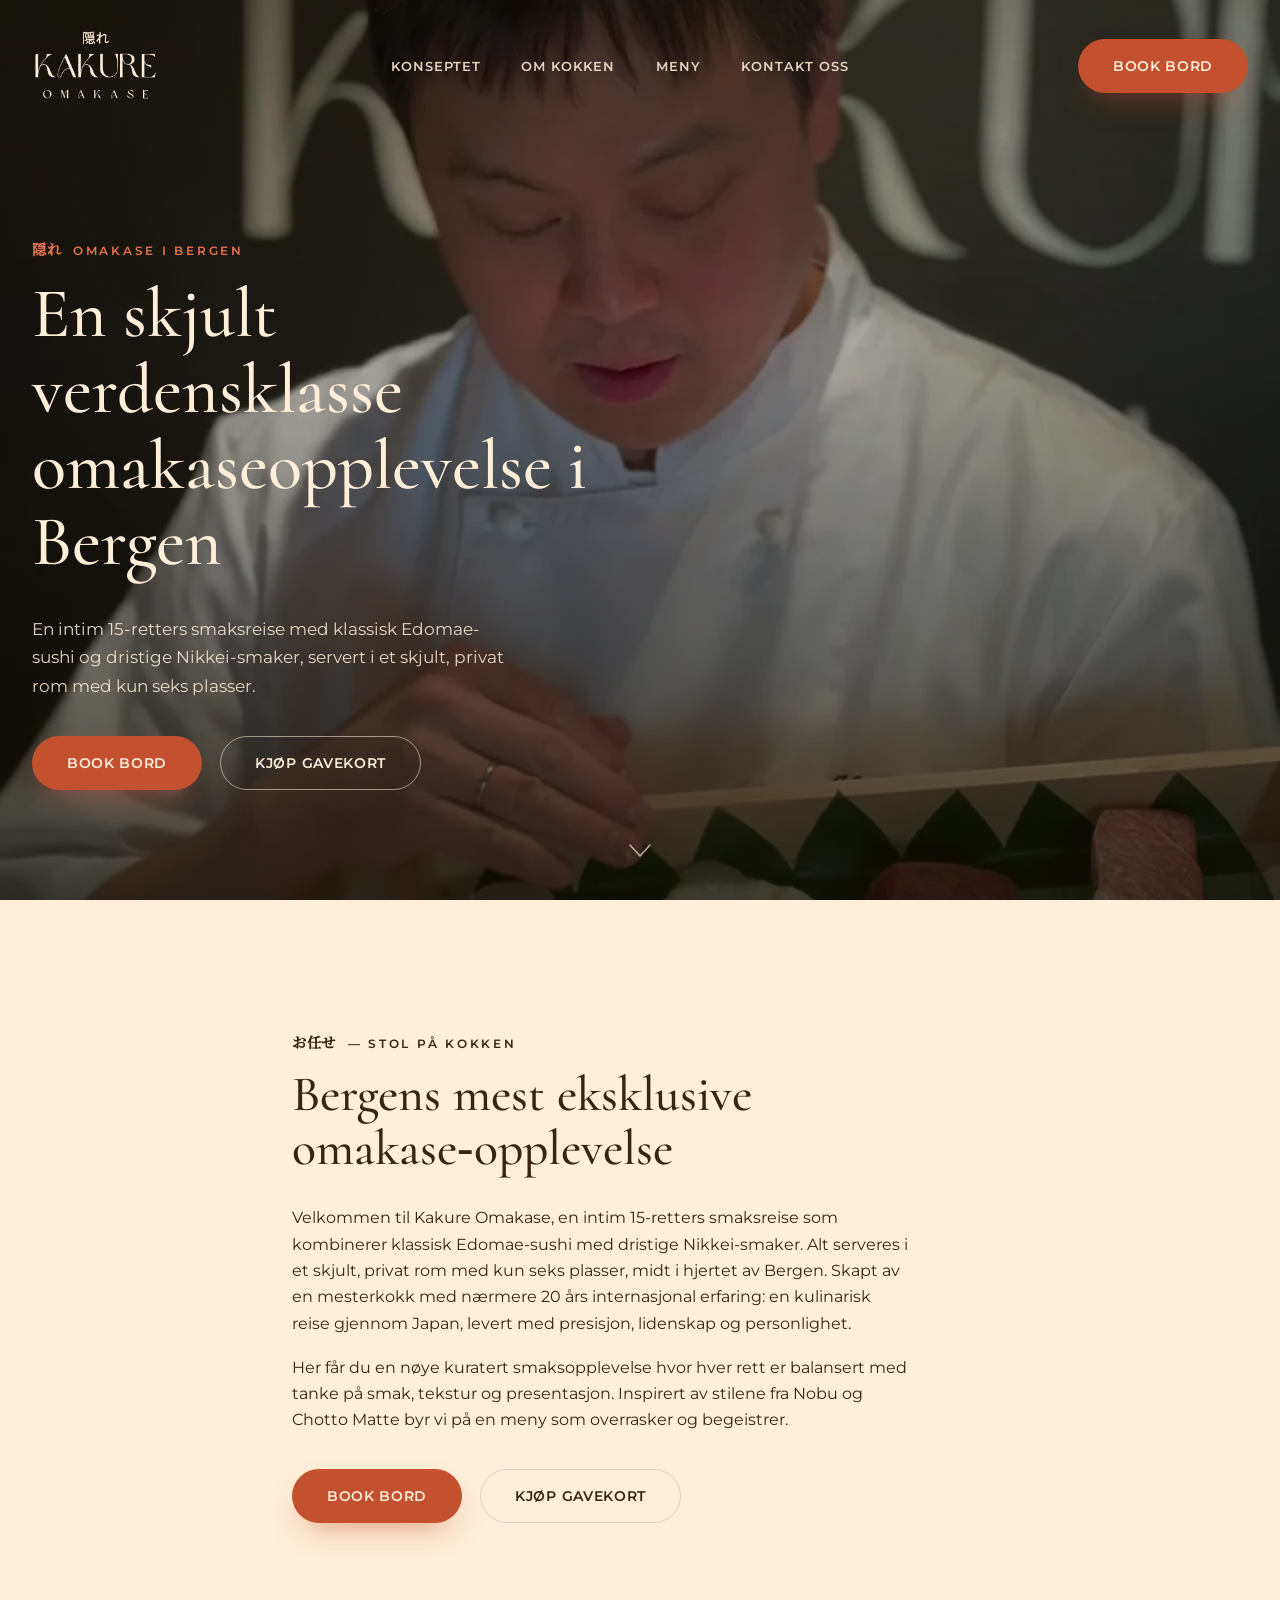
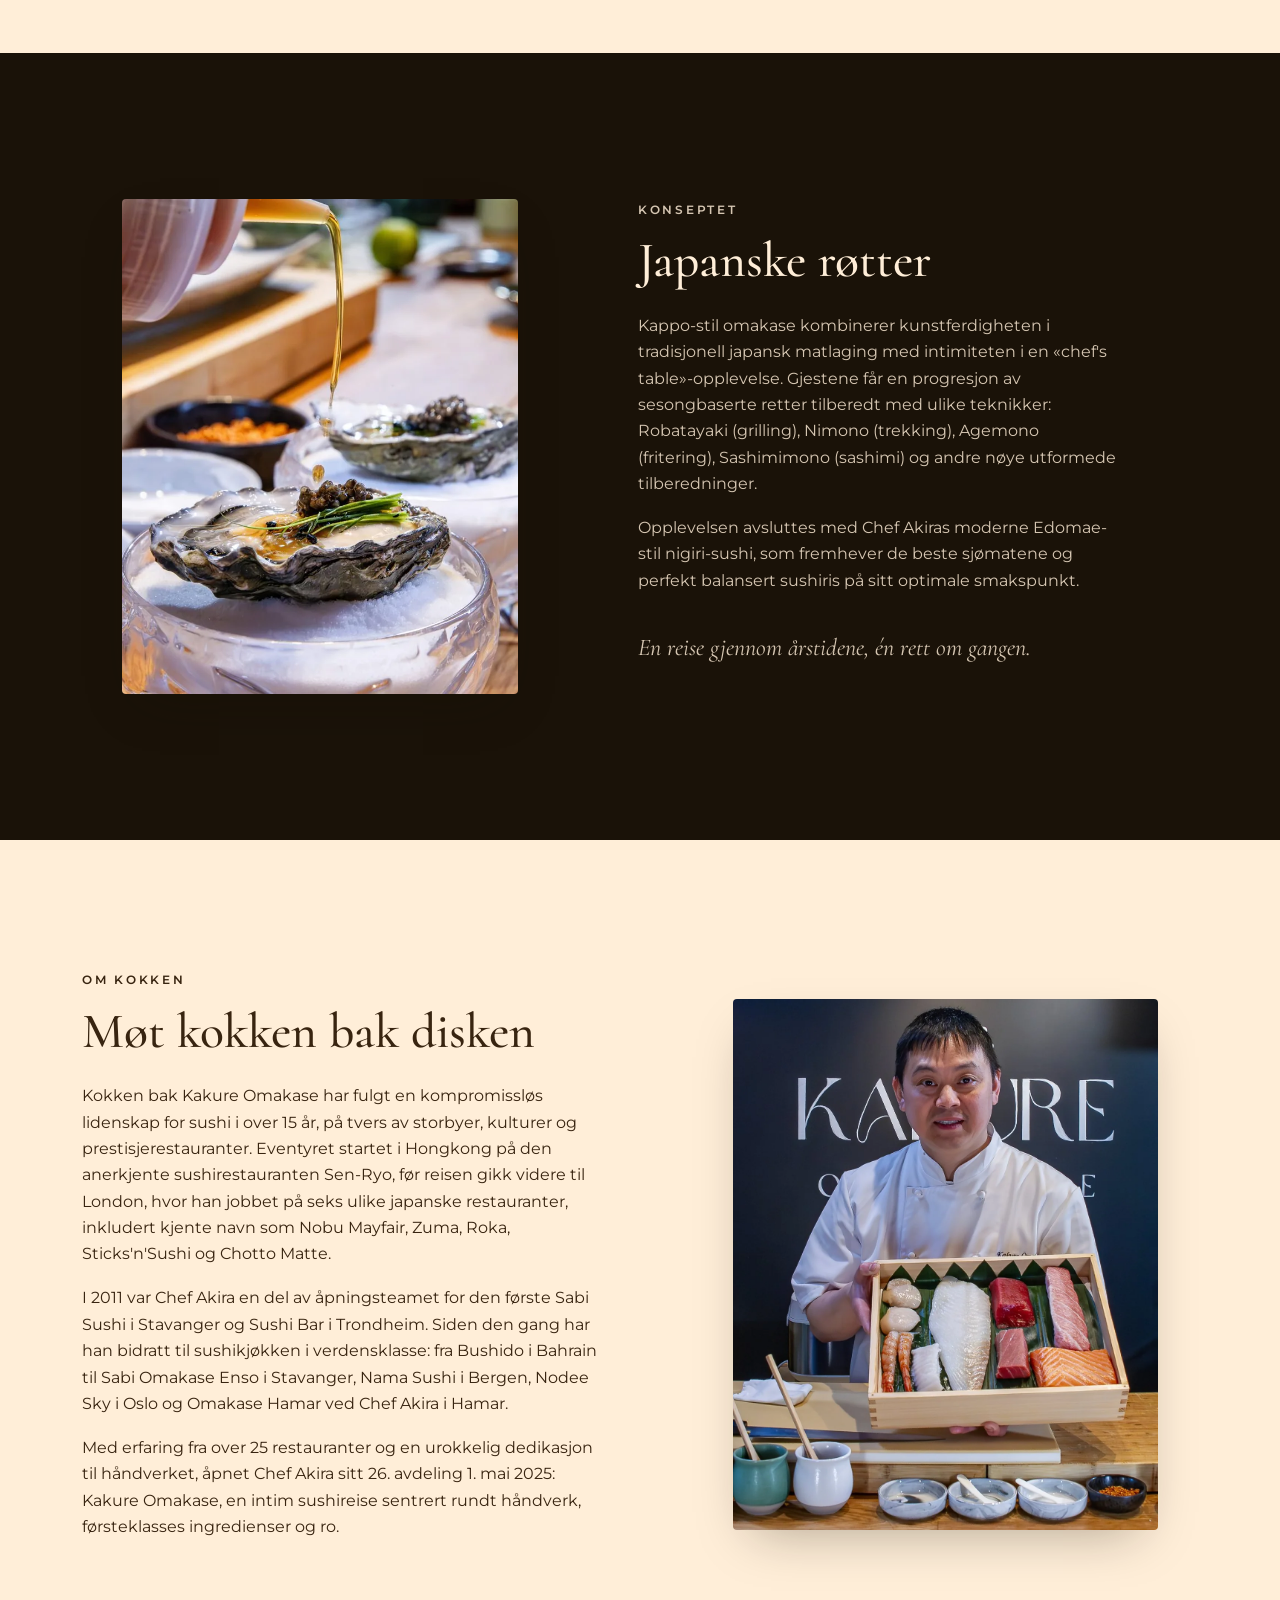
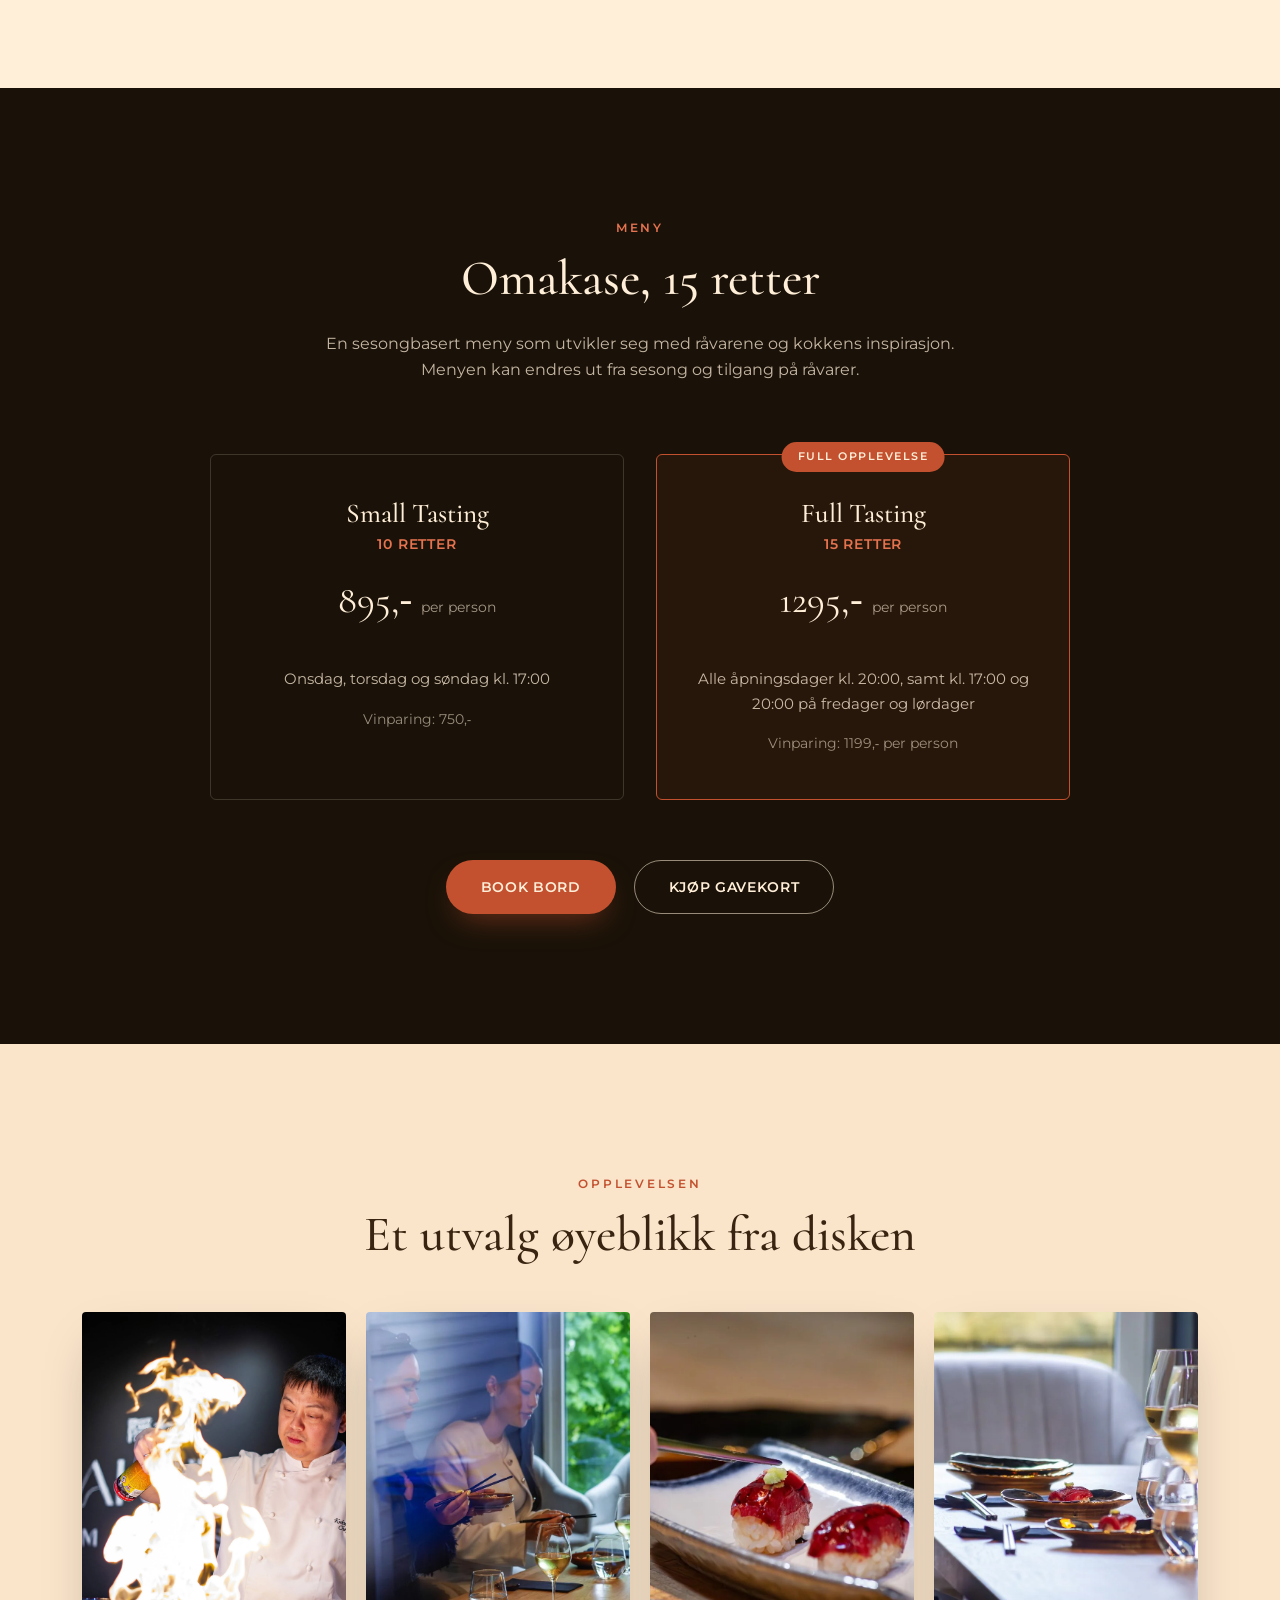
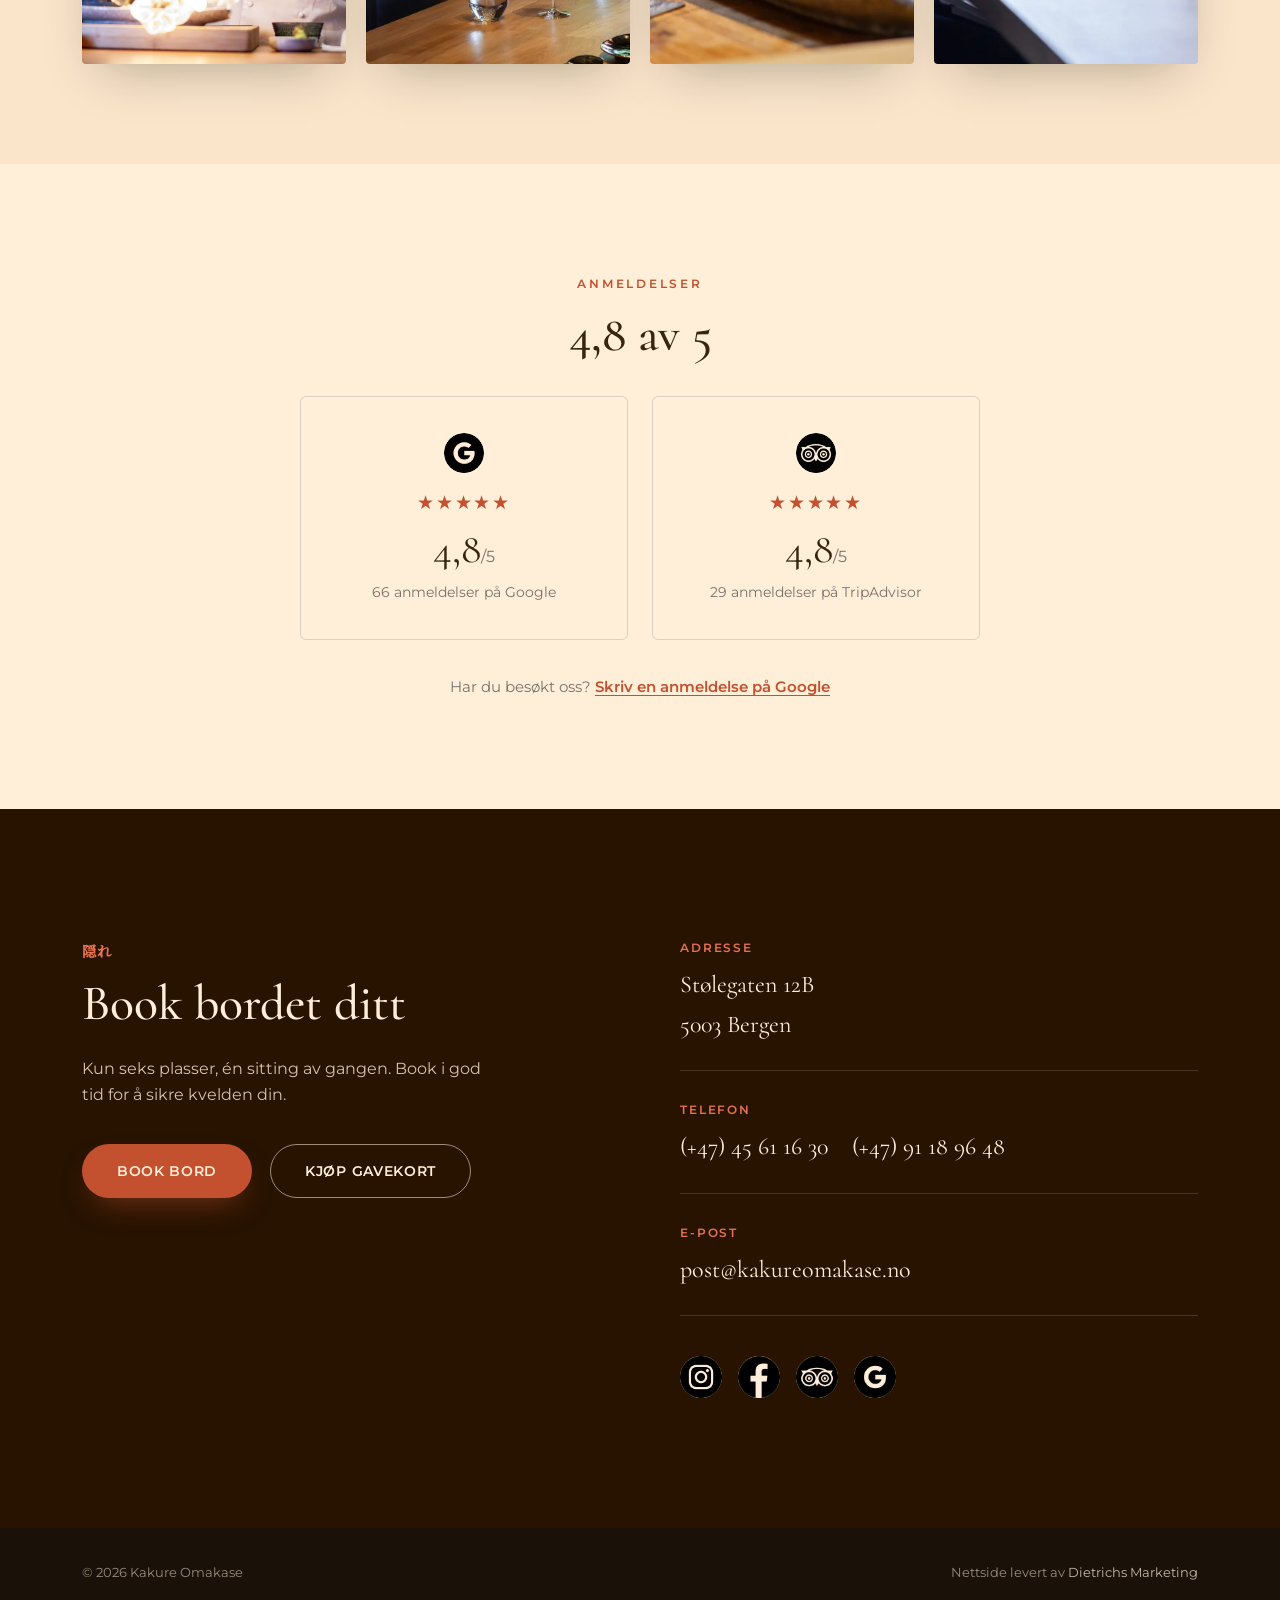
==== index.html @ 607f9a61 "Bytt hero-overskrift til kildens egen originaltekst Adrian valgte kildesidens opprinnelige tagline "" ====
<!DOCTYPE html>
<html lang="nb">
<head>
<meta charset="UTF-8">
<meta name="viewport" content="width=device-width, initial-scale=1.0">
<title>Kakure Omakase – Skjult omakaseopplevelse i Bergen</title>
<meta name="description" content="Kakure Omakase er en intim 15-retters omakasereise i et skjult, privat rom med kun seks plasser i Bergen. Klassisk Edomae-sushi møter dristige Nikkei-smaker.">
<meta name="theme-color" content="#1a1208">
<link rel="icon" type="image/png" href="assets/favicon.png">
<link rel="preload" as="font" type="font/woff2" href="assets/fonts/Cormorant-500-latin.woff2" crossorigin>
<link rel="preload" as="font" type="font/woff2" href="assets/fonts/Montserrat-400-latin.woff2" crossorigin>
<link rel="stylesheet" href="style.css">
</head>
<body>

<header class="site-header" id="siteHeader">
  <div class="header-inner">
    <a href="#top" class="logo-link" aria-label="Kakure Omakase, til toppen">
      <img src="assets/kakure_logo_transparent.png" alt="Kakure Omakase" class="logo-cream">
      <img src="assets/kakure_logo_darkbrown.png" alt="Kakure Omakase" class="logo-dark">
    </a>
    <nav class="main-nav" aria-label="Hovedmeny">
      <ul>
        <li><a href="#konseptet">Konseptet</a></li>
        <li><a href="#kokken">Om kokken</a></li>
        <li><a href="#meny">Meny</a></li>
        <li><a href="#kontakt">Kontakt oss</a></li>
      </ul>
    </nav>
    <a href="https://booking.gastroplanner.no/kakure_omakse/t" target="_blank" rel="noopener" class="btn btn-accent nav-cta">Book bord</a>
    <button class="hamburger" id="hamburgerBtn" aria-label="Åpne meny" aria-expanded="false" aria-controls="mobileMenu">
      <span></span><span></span><span></span>
    </button>
  </div>
</header>

<div class="mobile-menu" id="mobileMenu">
  <button class="mobile-menu-close" id="mobileMenuClose" aria-label="Lukk meny">&times;</button>
  <nav aria-label="Mobilmeny">
    <ul>
      <li><a href="#konseptet">Konseptet</a></li>
      <li><a href="#kokken">Om kokken</a></li>
      <li><a href="#meny">Meny</a></li>
      <li><a href="#kontakt">Kontakt oss</a></li>
    </ul>
  </nav>
  <div class="mobile-menu-actions">
    <a href="https://booking.gastroplanner.no/kakure_omakse/t" target="_blank" rel="noopener" class="btn btn-accent">Book bord</a>
    <a href="https://givn.no/shop/kakure-omakase" target="_blank" rel="noopener" class="btn btn-ghost-dark">Kjøp gavekort</a>
    <a href="tel:+4745611630" class="mobile-menu-tel">Ring (+47) 45 61 16 30</a>
  </div>
</div>

<main id="top">

  <section class="hero">
    <video class="hero-bg-video" autoplay muted loop playsinline preload="auto" poster="assets/hero-video-poster.webp" width="2160" height="3840">
      <source src="assets/hero-video.mp4" type="video/mp4">
    </video>
    <div class="hero-overlay"></div>
    <div class="hero-content">
      <p class="eyebrow eyebrow-light"><span class="jp">隠れ</span> Omakase i Bergen</p>
      <h1>En skjult verdensklasse<br>omakaseopplevelse i Bergen</h1>
      <p class="hero-lead">En intim 15-retters smaksreise med klassisk Edomae-sushi og dristige Nikkei-smaker, servert i et skjult, privat rom med kun seks plasser.</p>
      <div class="hero-actions">
        <a href="https://booking.gastroplanner.no/kakure_omakse/t" target="_blank" rel="noopener" class="btn btn-accent">Book bord</a>
        <a href="https://givn.no/shop/kakure-omakase" target="_blank" rel="noopener" class="btn btn-ghost-light">Kjøp gavekort</a>
      </div>
    </div>
    <a href="#konseptet" class="scroll-cue" aria-label="Scroll ned">
      <svg width="22" height="14" viewBox="0 0 22 14" fill="none"><path d="M1 1L11 12L21 1" stroke="currentColor" stroke-width="1.5" stroke-linecap="round" stroke-linejoin="round"/></svg>
    </a>
  </section>

  <section id="konseptet" class="intro-section">
    <div class="container intro-grid">
      <div class="intro-copy reveal">
        <p class="eyebrow"><span class="jp">お任せ</span> — Stol på kokken</p>
        <h2>Bergens mest eksklusive<br>omakase&#8209;opplevelse</h2>
        <p>Velkommen til Kakure Omakase, en intim 15-retters smaksreise som kombinerer klassisk Edomae-sushi med dristige Nikkei-smaker. Alt serveres i et skjult, privat rom med kun seks plasser, midt i hjertet av Bergen. Skapt av en mesterkokk med nærmere 20 års internasjonal erfaring: en kulinarisk reise gjennom Japan, levert med presisjon, lidenskap og personlighet.</p>
        <p>Her får du en nøye kuratert smaksopplevelse hvor hver rett er balansert med tanke på smak, tekstur og presentasjon. Inspirert av stilene fra Nobu og Chotto Matte byr vi på en meny som overrasker og begeistrer.</p>
        <div class="hero-actions">
          <a href="https://booking.gastroplanner.no/kakure_omakse/t" target="_blank" rel="noopener" class="btn btn-accent">Book bord</a>
          <a href="https://givn.no/shop/kakure-omakase" target="_blank" rel="noopener" class="btn btn-ghost-dark">Kjøp gavekort</a>
        </div>
      </div>
    </div>
  </section>

  <section class="roots-section">
    <div class="container roots-grid">
      <figure class="roots-image reveal">
        <img src="assets/gallery-oyster.webp" alt="Østers med kaviar og olje, servert på is hos Kakure Omakase" loading="lazy" width="715" height="1000">
      </figure>
      <div class="roots-copy reveal">
        <p class="eyebrow eyebrow-light">Konseptet</p>
        <h2>Japanske røtter</h2>
        <p>Kappo-stil omakase kombinerer kunstferdigheten i tradisjonell japansk matlaging med intimiteten i en «chef's table»-opplevelse. Gjestene får en progresjon av sesongbaserte retter tilberedt med ulike teknikker: Robatayaki (grilling), Nimono (trekking), Agemono (fritering), Sashimimono (sashimi) og andre nøye utformede tilberedninger.</p>
        <p>Opplevelsen avsluttes med Chef Akiras moderne Edomae-stil nigiri-sushi, som fremhever de beste sjømatene og perfekt balansert sushiris på sitt optimale smakspunkt.</p>
        <p class="roots-tagline">En reise gjennom årstidene, én rett om gangen.</p>
      </div>
    </div>
  </section>

  <section id="kokken" class="chef-section">
    <div class="container chef-grid">
      <figure class="chef-image reveal">
        <img src="assets/chef-akira.webp" alt="Chef Akira med en kasse fersk sushifisk foran Kakure-veggen" loading="lazy" width="1143" height="1600">
      </figure>
      <div class="chef-copy reveal">
        <p class="eyebrow">Om kokken</p>
        <h2>Møt kokken bak disken</h2>
        <p>Kokken bak Kakure Omakase har fulgt en kompromissløs lidenskap for sushi i over 15 år, på tvers av storbyer, kulturer og prestisjerestauranter. Eventyret startet i Hongkong på den anerkjente sushirestauranten Sen-Ryo, før reisen gikk videre til London, hvor han jobbet på seks ulike japanske restauranter, inkludert kjente navn som Nobu Mayfair, Zuma, Roka, Sticks'n'Sushi og Chotto Matte.</p>
        <p>I 2011 var Chef Akira en del av åpningsteamet for den første Sabi Sushi i Stavanger og Sushi Bar i Trondheim. Siden den gang har han bidratt til sushikjøkken i verdensklasse: fra Bushido i Bahrain til Sabi Omakase Enso i Stavanger, Nama Sushi i Bergen, Nodee Sky i Oslo og Omakase Hamar ved Chef Akira i Hamar.</p>
        <p>Med erfaring fra over 25 restauranter og en urokkelig dedikasjon til håndverket, åpnet Chef Akira sitt 26. avdeling 1. mai 2025: Kakure Omakase, en intim sushireise sentrert rundt håndverk, førsteklasses ingredienser og ro.</p>
      </div>
    </div>
  </section>

  <section id="meny" class="menu-section">
    <div class="container">
      <div class="section-heading reveal">
        <p class="eyebrow eyebrow-light">Meny</p>
        <h2>Omakase, 15 retter</h2>
        <p class="menu-intro">En sesongbasert meny som utvikler seg med råvarene og kokkens inspirasjon. Menyen kan endres ut fra sesong og tilgang på råvarer.</p>
      </div>
      <div class="menu-cards">
        <div class="menu-card reveal">
          <h3>Small Tasting</h3>
          <p class="menu-card-count">10 retter</p>
          <p class="menu-card-price">895,&#8209; <span>per person</span></p>
          <p class="menu-card-detail">Onsdag, torsdag og søndag kl. 17:00</p>
          <p class="menu-card-pairing">Vinparing: 750,&#8209;</p>
        </div>
        <div class="menu-card menu-card-featured reveal">
          <p class="menu-card-badge">Full opplevelse</p>
          <h3>Full Tasting</h3>
          <p class="menu-card-count">15 retter</p>
          <p class="menu-card-price">1295,&#8209; <span>per person</span></p>
          <p class="menu-card-detail">Alle åpningsdager kl. 20:00, samt kl. 17:00 og 20:00 på fredager og lørdager</p>
          <p class="menu-card-pairing">Vinparing: 1199,&#8209; per person</p>
        </div>
      </div>
      <div class="menu-actions reveal">
        <a href="https://booking.gastroplanner.no/kakure_omakse/t" target="_blank" rel="noopener" class="btn btn-accent">Book bord</a>
        <a href="https://givn.no/shop/kakure-omakase" target="_blank" rel="noopener" class="btn btn-ghost-light">Kjøp gavekort</a>
      </div>
    </div>
  </section>

  <section class="gallery-section">
    <div class="container">
      <p class="eyebrow">Opplevelsen</p>
      <h2 class="reveal">Et utvalg øyeblikk fra disken</h2>
    </div>
    <div class="gallery-grid">
      <figure class="reveal"><img src="assets/hero-flambe.webp" alt="Chef Akira flamberer en rett ved disken hos Kakure Omakase" loading="lazy" width="1571" height="2200"></figure>
      <figure class="reveal"><img src="assets/gallery-dining.webp" alt="Gjester nyter omakase ved vinduet hos Kakure Omakase" loading="lazy" width="715" height="1000"></figure>
      <figure class="reveal"><img src="assets/gallery-nigiri.webp" alt="Nigiri med akami og wasabi, servert hos Kakure Omakase" loading="lazy" width="715" height="1000"></figure>
      <figure class="reveal"><img src="assets/gallery-table.webp" alt="Dekket bord med nigiri og vin hos Kakure Omakase" loading="lazy" width="715" height="1000"></figure>
    </div>
  </section>

  <section class="reviews-section">
    <div class="container">
      <p class="eyebrow">Anmeldelser</p>
      <h2 class="reveal">4,8 av 5</h2>
      <div class="reviews-grid">
        <a href="https://www.google.com/maps/place/Kakure+Omakase/@60.3998824,5.3251913,17z/data=!3m1!4b1!4m6!3m5!1s0x463cff30dffe3723:0xa1bea590b318f088!8m2!3d60.3998824!4d5.3251913!16s%2Fg%2F11vyt5wfwy" target="_blank" rel="noopener" class="review-card reveal">
          <img src="assets/l001.webp" alt="" class="review-logo">
          <span class="review-stars" aria-hidden="true">★★★★★</span>
          <span class="review-score">4,8<span>/5</span></span>
          <span class="review-count">66 anmeldelser på Google</span>
        </a>
        <a href="https://no.tripadvisor.com/Restaurant_Review-g190502-d27527819-Reviews-Kakure_Omakase-Bergen_Hordaland_Western_Norway.html" target="_blank" rel="noopener" class="review-card reveal">
          <img src="assets/004.webp" alt="" class="review-logo">
          <span class="review-stars" aria-hidden="true">★★★★★</span>
          <span class="review-score">4,8<span>/5</span></span>
          <span class="review-count">29 anmeldelser på TripAdvisor</span>
        </a>
      </div>
      <p class="reviews-cta reveal">Har du besøkt oss? <a href="https://www.google.com/maps/place/Kakure+Omakase/@60.3998824,5.3251913,17z/data=!3m1!4b1!4m6!3m5!1s0x463cff30dffe3723:0xa1bea590b318f088!8m2!3d60.3998824!4d5.3251913!16s%2Fg%2F11vyt5wfwy" target="_blank" rel="noopener">Skriv en anmeldelse på Google</a></p>
    </div>
  </section>

  <section id="kontakt" class="contact-section">
    <div class="container contact-grid">
      <div class="contact-copy reveal">
        <p class="eyebrow eyebrow-light"><span class="jp">隠れ</span></p>
        <h2>Book bordet ditt</h2>
        <p class="contact-lead">Kun seks plasser, én sitting av gangen. Book i god tid for å sikre kvelden din.</p>
        <div class="hero-actions">
          <a href="https://booking.gastroplanner.no/kakure_omakse/t" target="_blank" rel="noopener" class="btn btn-accent">Book bord</a>
          <a href="https://givn.no/shop/kakure-omakase" target="_blank" rel="noopener" class="btn btn-ghost-light">Kjøp gavekort</a>
        </div>
      </div>
      <div class="contact-details reveal">
        <div class="contact-row">
          <span class="contact-label">Adresse</span>
          <a href="https://www.google.com/maps/search/?api=1&query=St%C3%B8legaten+12B%2C+5003+Bergen" target="_blank" rel="noopener">Stølegaten 12B<br>5003 Bergen</a>
        </div>
        <div class="contact-row">
          <span class="contact-label">Telefon</span>
          <a href="tel:+4745611630">(+47) 45 61 16 30</a>
          <a href="tel:+4791189648">(+47) 91 18 96 48</a>
        </div>
        <div class="contact-row">
          <span class="contact-label">E-post</span>
          <a href="mailto:post@kakureomakase.no">post@kakureomakase.no</a>
        </div>
        <div class="social-row">
          <a href="https://www.instagram.com/kakure_omakase/" target="_blank" rel="noopener" aria-label="Instagram"><img src="assets/l003.webp" alt="" loading="lazy" width="512" height="512"></a>
          <a href="https://www.facebook.com/profile.php?id=61557847767108" target="_blank" rel="noopener" aria-label="Facebook"><img src="assets/l002.webp" alt="" loading="lazy" width="512" height="512"></a>
          <a href="https://no.tripadvisor.com/Restaurant_Review-g190502-d27527819-Reviews-Kakure_Omakase-Bergen_Hordaland_Western_Norway.html" target="_blank" rel="noopener" aria-label="TripAdvisor"><img src="assets/004.webp" alt="" loading="lazy" width="512" height="512"></a>
          <a href="https://www.google.com/maps/place/Kakure+Omakase/@60.3998824,5.3251913,17z/data=!3m1!4b1!4m6!3m5!1s0x463cff30dffe3723:0xa1bea590b318f088!8m2!3d60.3998824!4d5.3251913!16s%2Fg%2F11vyt5wfwy" target="_blank" rel="noopener" aria-label="Google"><img src="assets/l001.webp" alt="" loading="lazy" width="512" height="512"></a>
        </div>
      </div>
    </div>
  </section>

</main>

<footer class="site-footer">
  <div class="container footer-inner">
    <p>&copy; 2026 Kakure Omakase</p>
    <p>Nettside levert av <a href="https://dmarketing.no" target="_blank" rel="noopener">Dietrichs Marketing</a></p>
  </div>
</footer>

<script src="app.js"></script>
</body>
</html>
---- style.css ----
@font-face {
  font-family: 'Cormorant';
  font-style: italic;
  font-weight: 400;
  font-display: swap;
  src: url(assets/fonts/Cormorant-400-italic-latin-ext.woff2) format('woff2');
  unicode-range: U+0100-02BA, U+02BD-02C5, U+02C7-02CC, U+02CE-02D7, U+02DD-02FF, U+0304, U+0308, U+0329, U+1D00-1DBF, U+1E00-1E9F, U+1EF2-1EFF, U+2020, U+20A0-20AB, U+20AD-20C0, U+2113, U+2C60-2C7F, U+A720-A7FF;
}
@font-face {
  font-family: 'Cormorant';
  font-style: italic;
  font-weight: 400;
  font-display: swap;
  src: url(assets/fonts/Cormorant-400-italic-latin.woff2) format('woff2');
  unicode-range: U+0000-00FF, U+0131, U+0152-0153, U+02BB-02BC, U+02C6, U+02DA, U+02DC, U+0304, U+0308, U+0329, U+2000-206F, U+20AC, U+2122, U+2191, U+2193, U+2212, U+2215, U+FEFF, U+FFFD;
}
@font-face {
  font-family: 'Cormorant';
  font-style: normal;
  font-weight: 400;
  font-display: swap;
  src: url(assets/fonts/Cormorant-400-latin-ext.woff2) format('woff2');
  unicode-range: U+0100-02BA, U+02BD-02C5, U+02C7-02CC, U+02CE-02D7, U+02DD-02FF, U+0304, U+0308, U+0329, U+1D00-1DBF, U+1E00-1E9F, U+1EF2-1EFF, U+2020, U+20A0-20AB, U+20AD-20C0, U+2113, U+2C60-2C7F, U+A720-A7FF;
}
@font-face {
  font-family: 'Cormorant';
  font-style: normal;
  font-weight: 400;
  font-display: swap;
  src: url(assets/fonts/Cormorant-400-latin.woff2) format('woff2');
  unicode-range: U+0000-00FF, U+0131, U+0152-0153, U+02BB-02BC, U+02C6, U+02DA, U+02DC, U+0304, U+0308, U+0329, U+2000-206F, U+20AC, U+2122, U+2191, U+2193, U+2212, U+2215, U+FEFF, U+FFFD;
}
@font-face {
  font-family: 'Cormorant';
  font-style: normal;
  font-weight: 500;
  font-display: swap;
  src: url(assets/fonts/Cormorant-500-latin-ext.woff2) format('woff2');
  unicode-range: U+0100-02BA, U+02BD-02C5, U+02C7-02CC, U+02CE-02D7, U+02DD-02FF, U+0304, U+0308, U+0329, U+1D00-1DBF, U+1E00-1E9F, U+1EF2-1EFF, U+2020, U+20A0-20AB, U+20AD-20C0, U+2113, U+2C60-2C7F, U+A720-A7FF;
}
@font-face {
  font-family: 'Cormorant';
  font-style: normal;
  font-weight: 500;
  font-display: swap;
  src: url(assets/fonts/Cormorant-500-latin.woff2) format('woff2');
  unicode-range: U+0000-00FF, U+0131, U+0152-0153, U+02BB-02BC, U+02C6, U+02DA, U+02DC, U+0304, U+0308, U+0329, U+2000-206F, U+20AC, U+2122, U+2191, U+2193, U+2212, U+2215, U+FEFF, U+FFFD;
}
@font-face {
  font-family: 'Montserrat';
  font-style: normal;
  font-weight: 400;
  font-display: swap;
  src: url(assets/fonts/Montserrat-400-latin-ext.woff2) format('woff2');
  unicode-range: U+0100-02BA, U+02BD-02C5, U+02C7-02CC, U+02CE-02D7, U+02DD-02FF, U+0304, U+0308, U+0329, U+1D00-1DBF, U+1E00-1E9F, U+1EF2-1EFF, U+2020, U+20A0-20AB, U+20AD-20C0, U+2113, U+2C60-2C7F, U+A720-A7FF;
}
@font-face {
  font-family: 'Montserrat';
  font-style: normal;
  font-weight: 400;
  font-display: swap;
  src: url(assets/fonts/Montserrat-400-latin.woff2) format('woff2');
  unicode-range: U+0000-00FF, U+0131, U+0152-0153, U+02BB-02BC, U+02C6, U+02DA, U+02DC, U+0304, U+0308, U+0329, U+2000-206F, U+20AC, U+2122, U+2191, U+2193, U+2212, U+2215, U+FEFF, U+FFFD;
}
@font-face {
  font-family: 'Montserrat';
  font-style: normal;
  font-weight: 600;
  font-display: swap;
  src: url(assets/fonts/Montserrat-600-latin-ext.woff2) format('woff2');
  unicode-range: U+0100-02BA, U+02BD-02C5, U+02C7-02CC, U+02CE-02D7, U+02DD-02FF, U+0304, U+0308, U+0329, U+1D00-1DBF, U+1E00-1E9F, U+1EF2-1EFF, U+2020, U+20A0-20AB, U+20AD-20C0, U+2113, U+2C60-2C7F, U+A720-A7FF;
}
@font-face {
  font-family: 'Montserrat';
  font-style: normal;
  font-weight: 600;
  font-display: swap;
  src: url(assets/fonts/Montserrat-600-latin.woff2) format('woff2');
  unicode-range: U+0000-00FF, U+0131, U+0152-0153, U+02BB-02BC, U+02C6, U+02DA, U+02DC, U+0304, U+0308, U+0329, U+2000-206F, U+20AC, U+2122, U+2191, U+2193, U+2212, U+2215, U+FEFF, U+FFFD;
}
@font-face {
  font-family: 'Noto Serif JP';
  font-style: normal;
  font-weight: 500;
  font-display: swap;
  src: url(assets/fonts/NotoSerifJP-500-latin-ext.woff2) format('woff2');
  unicode-range: U+0100-02BA, U+02BD-02C5, U+02C7-02CC, U+02CE-02D7, U+02DD-02FF, U+0304, U+0308, U+0329, U+1D00-1DBF, U+1E00-1E9F, U+1EF2-1EFF, U+2020, U+20A0-20AB, U+20AD-20C0, U+2113, U+2C60-2C7F, U+A720-A7FF;
}
@font-face {
  font-family: 'Noto Serif JP';
  font-style: normal;
  font-weight: 500;
  font-display: swap;
  src: url(assets/fonts/NotoSerifJP-500-latin.woff2) format('woff2');
  unicode-range: U+0000-00FF, U+0131, U+0152-0153, U+02BB-02BC, U+02C6, U+02DA, U+02DC, U+0304, U+0308, U+0329, U+2000-206F, U+20AC, U+2122, U+2191, U+2193, U+2212, U+2215, U+FEFF, U+FFFD;
}
/* CJK-glyfer for de faktiske japanske tegnene på siden (隠/れ/お/任/せ) -
   selvhost-fonter.py dropper CJK-subsett siden det normalt er ubrukt på
   norske sider, men denne siden bruker ekte japansk tekst som designelement. */
@font-face {
  font-family: 'Noto Serif JP';
  font-style: normal;
  font-weight: 500;
  font-display: swap;
  src: url(assets/fonts/NotoSerifJP-500-jp99.woff2) format('woff2');
  unicode-range: U+2191, U+505c, U+52e4, U+5305, U+535a, U+56e0, U+59bb, U+5acc, U+5b09, U+5b87, U+5c90, U+5df1, U+5e2d, U+5e33, U+5f3e, U+6298, U+6383, U+653b, U+6697, U+6804, U+6a39, U+6cca, U+6e90, U+6f2b, U+702c, U+7206, U+7236, U+7559, U+7565, U+7591, U+75c7, U+75db, U+7b4b, U+7bb1, U+7d99, U+7fbd, U+8131, U+885b, U+8b1d, U+8ff7, U+9003, U+9045, U+96a0, U+9732, U+990a, U+99d0, U+9e97, U+9f62, U+ff25, U+ff2d;
}
@font-face {
  font-family: 'Noto Serif JP';
  font-style: normal;
  font-weight: 500;
  font-display: swap;
  src: url(assets/fonts/NotoSerifJP-500-jp107.woff2) format('woff2');
  unicode-range: U+23, U+3c, U+2192, U+4e45, U+4efb, U+4f50, U+4f8b, U+4fc2, U+5024, U+5150, U+5272, U+5370, U+53bb, U+542b, U+56db, U+56e3, U+57ce, U+5bc4, U+5bcc, U+5f71, U+60aa, U+6238, U+6280, U+629c, U+6539, U+66ff, U+670d, U+677e-677f, U+6839, U+69cb, U+6b4c, U+6bb5, U+6e96, U+6f14, U+72ec, U+7389, U+7814, U+79cb, U+79d1, U+79fb, U+7a0e, U+7d0d, U+85e4, U+8d64, U+9632, U+96e2, U+9805, U+99ac, U+ff1e;
}
@font-face {
  font-family: 'Noto Serif JP';
  font-style: normal;
  font-weight: 500;
  font-display: swap;
  src: url(assets/fonts/NotoSerifJP-500-jp119.woff2) format('woff2');
  unicode-range: U+20, U+2027, U+3001-3002, U+3041-307f, U+3081-308f, U+3091-3093, U+3099-309a, U+309d-309e, U+30a1-30e1, U+30e3-30ed, U+30ef-30f0, U+30f2-30f4, U+30fb-30fe, U+ff0c, U+ff0e;
}

/* ---------- tokens ---------- */
:root {
  --ink: #1a1208;
  --ink-2: #271300;
  --cream: #ffeed8;
  --cream-soft: #fae5cb;
  --text-dark: #382410;
  --text-muted: #7a736b;
  --accent: #c3512f;
  --accent-dark: #a1300d;
  --accent-light: #e5734f;
  --line: #dccfc5;
  --line-on-dark: rgba(255, 238, 216, 0.16);
  --shadow: 0 20px 50px -20px rgba(19, 16, 5, 0.35);
  --ease: cubic-bezier(0.16, 1, 0.3, 1);
}

* { box-sizing: border-box; }
html { scroll-behavior: smooth; }
body {
  margin: 0;
  overflow-x: hidden;
  background: var(--cream);
  color: var(--text-dark);
  font-family: 'Montserrat', Helvetica, Arial, sans-serif;
  font-size: 16px;
  line-height: 1.65;
  -webkit-font-smoothing: antialiased;
}
img { max-width: 100%; display: block; }
a { color: inherit; text-decoration: none; }

h1, h2, h3 {
  font-family: 'Cormorant', Georgia, serif;
  font-weight: 500;
  line-height: 1.08;
  margin: 0 0 0.5em;
  color: inherit;
}
h1 { font-size: clamp(2.6rem, 5.5vw, 4.6rem); font-weight: 500; }
h2 { font-size: clamp(2rem, 4vw, 3.1rem); }
h3 { font-size: clamp(1.4rem, 2.4vw, 1.7rem); font-weight: 500; }
p { margin: 0 0 1.1em; }
.jp { font-family: 'Noto Serif JP', serif; }

.container {
  width: 100%;
  max-width: 1180px;
  margin: 0 auto;
  padding: 0 32px;
}

.eyebrow {
  font-family: 'Montserrat', sans-serif;
  font-size: 0.78rem;
  font-weight: 600;
  letter-spacing: 0.22em;
  text-transform: uppercase;
  color: var(--accent);
  margin: 0 0 1.1em;
}
.eyebrow .jp { font-size: 1.15em; letter-spacing: 0.05em; margin-right: 0.4em; }
.eyebrow-light { color: var(--accent-light); }

/* ---------- buttons ---------- */
.btn {
  display: inline-flex;
  align-items: center;
  justify-content: center;
  padding: 15px 34px;
  border-radius: 999px;
  font-family: 'Montserrat', sans-serif;
  font-size: 0.85rem;
  font-weight: 600;
  letter-spacing: 0.05em;
  text-transform: uppercase;
  border: 1px solid transparent;
  cursor: pointer;
  transition: transform 0.35s var(--ease), background-color 0.3s ease, border-color 0.3s ease, color 0.3s ease, box-shadow 0.3s ease;
  white-space: nowrap;
}
.btn:hover { transform: translateY(-2px); }
.btn-accent {
  background: var(--accent);
  color: var(--cream);
  box-shadow: 0 14px 30px -12px rgba(195, 81, 47, 0.55);
}
.btn-accent:hover { background: var(--accent-dark); }
.btn-ghost-light {
  background: transparent;
  color: var(--cream);
  border-color: rgba(255, 238, 216, 0.55);
}
.btn-ghost-light:hover { border-color: var(--cream); background: rgba(255, 238, 216, 0.08); }
.btn-ghost-dark {
  background: transparent;
  color: var(--text-dark);
  border-color: var(--line);
}
.btn-ghost-dark:hover { border-color: var(--text-dark); }

.hero-actions { display: flex; gap: 18px; flex-wrap: wrap; margin-top: 2.2em; }

/* ---------- reveal ---------- */
.reveal {
  opacity: 0;
  transform: translateY(28px);
  transition: opacity 0.9s var(--ease), transform 0.9s var(--ease);
}
.reveal.is-visible { opacity: 1; transform: translateY(0); }
@media (prefers-reduced-motion: reduce) {
  .reveal { opacity: 1; transform: none; transition: none; }
  html { scroll-behavior: auto; }
}

/* ---------- header ---------- */
.site-header {
  position: fixed;
  top: 0; left: 0; right: 0;
  z-index: 100;
  padding: 26px 0;
  transition: background-color 0.4s ease, padding 0.4s ease, box-shadow 0.4s ease;
}
.header-inner {
  max-width: 1280px;
  margin: 0 auto;
  padding: 0 32px;
  display: flex;
  align-items: center;
  justify-content: space-between;
  gap: 24px;
}
.logo-link { position: relative; display: block; width: 130px; height: 80px; flex-shrink: 0; overflow: hidden; }
.logo-link img {
  position: absolute; top: 0; left: 0;
  width: 130px; height: auto;
  transition: opacity 0.4s ease;
}
.logo-link .logo-dark { opacity: 0; }
.main-nav ul { list-style: none; display: flex; gap: 40px; margin: 0; padding: 0; }
.main-nav a {
  font-family: 'Montserrat', sans-serif;
  font-size: 0.82rem;
  font-weight: 600;
  letter-spacing: 0.08em;
  text-transform: uppercase;
  color: var(--cream);
  transition: color 0.4s ease, opacity 0.3s ease;
  opacity: 0.88;
}
.main-nav a:hover { opacity: 1; }
.nav-cta { flex-shrink: 0; }
.hamburger { display: none; }

.site-header.scrolled {
  background: var(--cream);
  padding: 16px 0;
  box-shadow: 0 8px 24px -16px rgba(19, 16, 5, 0.25);
}
.site-header.scrolled .logo-cream { opacity: 0; }
.site-header.scrolled .logo-dark { opacity: 1; }
.site-header.scrolled .main-nav a { color: var(--text-dark); }

/* ---------- mobile menu ---------- */
.mobile-menu {
  position: fixed;
  top: 0; right: 0;
  width: min(360px, 86vw);
  height: 100%;
  background: var(--ink);
  z-index: 200;
  padding: 34px 36px;
  transform: translateX(100%);
  transition: transform 0.5s var(--ease);
  display: flex;
  flex-direction: column;
  overflow-y: auto;
}
.mobile-menu.is-open { transform: translateX(0); }
.mobile-menu-close {
  align-self: flex-end;
  background: none;
  border: none;
  color: var(--cream);
  font-size: 2rem;
  line-height: 1;
  cursor: pointer;
  padding: 6px 10px;
  margin-bottom: 30px;
}
.mobile-menu nav ul { list-style: none; padding: 0; margin: 0; display: flex; flex-direction: column; gap: 8px; }
.mobile-menu nav a {
  display: block;
  padding: 14px 2px;
  font-family: 'Cormorant', serif;
  font-size: 1.9rem;
  color: var(--cream);
  border-bottom: 1px solid var(--line-on-dark);
}
.mobile-menu-actions { margin-top: 36px; display: flex; flex-direction: column; gap: 14px; }
.mobile-menu-actions .btn { width: 100%; }
.mobile-menu-tel {
  text-align: center;
  color: var(--cream);
  opacity: 0.75;
  font-size: 0.85rem;
  letter-spacing: 0.04em;
  margin-top: 6px;
}
.menu-backdrop {
  position: fixed; inset: 0;
  background: rgba(19, 16, 5, 0.5);
  z-index: 190;
  opacity: 0;
  pointer-events: none;
  transition: opacity 0.4s ease;
}
.menu-backdrop.is-open { opacity: 1; pointer-events: auto; }

/* ---------- hero ---------- */
.hero {
  position: relative;
  min-height: 100svh;
  display: flex;
  align-items: flex-end;
  overflow: hidden;
  color: var(--cream);
}
.hero-bg-video {
  position: absolute;
  top: 0; left: 0;
  width: 100%;
  height: 100%;
  object-fit: cover;
  object-position: 50% 22%;
  z-index: 0;
  background: var(--ink);
}
.hero-overlay {
  position: absolute; inset: 0;
  background: linear-gradient(180deg, rgba(19, 16, 5, 0.55) 0%, rgba(19, 16, 5, 0.28) 38%, rgba(19, 16, 5, 0.72) 100%);
  z-index: 1;
}
.hero-content {
  position: relative;
  z-index: 2;
  max-width: 680px;
  padding: 0 32px 110px;
  margin: 0 auto 0 0;
}
.hero-content h1 { color: var(--cream); }
.hero-lead { font-size: 1.08rem; max-width: 480px; color: rgba(255, 238, 216, 0.88); }
.scroll-cue {
  position: absolute;
  bottom: 34px; left: 50%;
  transform: translateX(-50%);
  z-index: 2;
  color: var(--cream);
  opacity: 0.7;
  animation: bob 2.4s ease-in-out infinite;
}
@keyframes bob { 0%,100% { transform: translate(-50%, 0); } 50% { transform: translate(-50%, 8px); } }

/* ---------- intro ---------- */
.intro-section { padding: 130px 0; background: var(--cream); }
.intro-grid { max-width: 760px; }
.intro-copy h2 { margin-bottom: 0.6em; }
.intro-copy p { max-width: 620px; color: var(--text-dark); }

/* ---------- roots (dark, image pair) ---------- */
.roots-section { background: var(--ink); color: var(--cream); padding: 130px 0; }
.roots-grid {
  display: grid;
  grid-template-columns: 0.85fr 1fr;
  gap: 80px;
  align-items: center;
}
.roots-image img { border-radius: 4px; width: 100%; height: 100%; object-fit: cover; aspect-ratio: 4/5; box-shadow: var(--shadow); }
.roots-copy p { color: rgba(255, 238, 216, 0.82); max-width: 480px; }
.roots-tagline { font-family: 'Cormorant', serif; font-style: italic; font-size: 1.5rem; color: var(--cream); margin-top: 1.4em; }

/* ---------- chef ---------- */
.chef-section { background: var(--cream); padding: 130px 0; }
.chef-grid {
  display: grid;
  grid-template-columns: 1fr 0.95fr;
  gap: 80px;
  align-items: center;
}
.chef-image img { border-radius: 4px; width: 100%; height: 100%; object-fit: cover; aspect-ratio: 4/5; box-shadow: var(--shadow); }
.chef-image { order: 2; }
.chef-copy { order: 1; }
.chef-copy p { max-width: 520px; color: var(--text-dark); }

/* ---------- menu ---------- */
.menu-section { background: var(--ink); color: var(--cream); padding: 130px 0; }
.section-heading { max-width: 640px; margin: 0 auto 70px; text-align: center; }
.section-heading h2 { color: var(--cream); }
.menu-intro { color: rgba(255, 238, 216, 0.75); }
.menu-cards {
  display: grid;
  grid-template-columns: 1fr 1fr;
  gap: 32px;
  max-width: 860px;
  margin: 0 auto;
}
.menu-card {
  border: 1px solid var(--line-on-dark);
  border-radius: 6px;
  padding: 44px 38px;
  text-align: center;
  position: relative;
}
.menu-card-featured { border-color: var(--accent); background: rgba(195, 81, 47, 0.08); }
.menu-card-badge {
  position: absolute; top: -13px; left: 50%; transform: translateX(-50%);
  background: var(--accent); color: var(--cream);
  font-size: 0.68rem; font-weight: 600; letter-spacing: 0.14em; text-transform: uppercase;
  padding: 6px 16px; border-radius: 999px; white-space: nowrap;
}
.menu-card h3 { margin-bottom: 0.2em; color: var(--cream); }
.menu-card-count { color: var(--accent-light); font-size: 0.85rem; letter-spacing: 0.06em; text-transform: uppercase; font-weight: 600; margin-bottom: 1em; }
.menu-card-price { font-family: 'Cormorant', serif; font-size: 2.4rem; color: var(--cream); margin-bottom: 0.9em; }
.menu-card-price span { font-family: 'Montserrat', sans-serif; font-size: 0.85rem; color: rgba(255, 238, 216, 0.6); }
.menu-card-detail { font-size: 0.92rem; color: rgba(255, 238, 216, 0.75); }
.menu-card-pairing { font-size: 0.85rem; color: rgba(255, 238, 216, 0.55); margin-bottom: 0; }
.menu-actions { display: flex; justify-content: center; gap: 18px; flex-wrap: wrap; margin-top: 60px; }

/* ---------- gallery ---------- */
.gallery-section { padding: 130px 0 100px; background: var(--cream-soft); }
.gallery-section .container { text-align: center; margin-bottom: 50px; }
.gallery-section .eyebrow { text-align: center; }
.gallery-section h2 { max-width: 560px; margin-left: auto; margin-right: auto; }
.gallery-grid {
  max-width: 1180px;
  margin: 0 auto;
  padding: 0 32px;
  display: grid;
  grid-template-columns: repeat(4, 1fr);
  gap: 20px;
}
.gallery-grid figure { margin: 0; border-radius: 4px; overflow: hidden; box-shadow: var(--shadow); }
.gallery-grid img { width: 100%; height: 100%; object-fit: cover; aspect-ratio: 3/4; transition: transform 0.6s var(--ease); }
.gallery-grid figure:hover img { transform: scale(1.04); }

/* ---------- reviews ---------- */
.reviews-section { padding: 110px 0; background: var(--cream); text-align: center; }
.reviews-section .eyebrow { text-align: center; }
.reviews-section h2 { margin-bottom: 0.7em; }
.reviews-grid {
  max-width: 680px;
  margin: 0 auto;
  display: grid;
  grid-template-columns: 1fr 1fr;
  gap: 24px;
}
.review-card {
  display: flex;
  flex-direction: column;
  align-items: center;
  gap: 10px;
  padding: 36px 28px;
  border: 1px solid var(--line);
  border-radius: 6px;
  transition: border-color 0.3s ease, transform 0.3s ease;
}
.review-card:hover { border-color: var(--accent); transform: translateY(-3px); }
.review-logo { width: 40px; height: 40px; border-radius: 50%; margin-bottom: 4px; }
.review-stars { color: var(--accent); font-size: 1.2rem; letter-spacing: 0.1em; }
.review-score { font-family: 'Cormorant', serif; font-size: 2.6rem; color: var(--text-dark); line-height: 1; }
.review-score span { font-family: 'Montserrat', sans-serif; font-size: 1rem; color: var(--text-muted); }
.review-count { font-size: 0.85rem; color: var(--text-muted); }
.reviews-cta { margin-top: 34px; margin-bottom: 0; font-size: 0.95rem; color: var(--text-muted); }
.reviews-cta a { color: var(--accent); font-weight: 600; text-decoration: underline; text-underline-offset: 3px; }

/* ---------- contact ---------- */
.contact-section { background: var(--ink-2); color: var(--cream); padding: 130px 0; }
.contact-grid {
  display: grid;
  grid-template-columns: 1fr 1fr;
  gap: 80px;
}
.contact-copy h2 { color: var(--cream); }
.contact-lead { color: rgba(255, 238, 216, 0.8); max-width: 420px; }
.contact-details { display: flex; flex-direction: column; gap: 30px; }
.contact-row { padding-bottom: 26px; border-bottom: 1px solid var(--line-on-dark); }
.contact-label {
  display: block;
  font-size: 0.72rem; font-weight: 600; letter-spacing: 0.16em; text-transform: uppercase;
  color: var(--accent-light); margin-bottom: 0.6em;
}
.contact-row a {
  display: inline-block;
  font-family: 'Cormorant', serif;
  font-size: 1.5rem;
  color: var(--cream);
  margin-right: 20px;
  transition: color 0.3s ease;
}
.contact-row a:hover { color: var(--accent-light); }
.social-row { display: flex; gap: 16px; padding-top: 10px; }
.social-row img { width: 42px; height: 42px; border-radius: 50%; transition: transform 0.3s ease; }
.social-row a:hover img { transform: translateY(-3px); }

/* ---------- footer ---------- */
.site-footer { background: var(--ink); color: rgba(255, 238, 216, 0.55); padding: 34px 0; font-size: 0.82rem; }
.footer-inner { display: flex; justify-content: space-between; flex-wrap: wrap; gap: 10px; }
.footer-inner a { color: rgba(255, 238, 216, 0.75); }
.footer-inner a:hover { color: var(--cream); }

/* ================= responsive ================= */
@media (max-width: 1024px) {
  .roots-grid, .chef-grid, .contact-grid { gap: 52px; }
  .intro-section, .roots-section, .chef-section, .menu-section, .gallery-section, .reviews-section, .contact-section { padding: 100px 0; }
}

@media (max-width: 900px) {
  .main-nav { display: none; }
  .nav-cta { display: none; }
  .hamburger {
    display: flex;
    flex-direction: column;
    justify-content: center;
    gap: 5px;
    width: 30px; height: 30px;
    background: none; border: none; cursor: pointer; padding: 0;
  }
  .hamburger span {
    display: block; width: 100%; height: 2px;
    background: var(--cream);
    transition: background-color 0.4s ease;
  }
  .site-header.scrolled .hamburger span { background: var(--text-dark); }

  .roots-grid, .chef-grid {
    grid-template-columns: 1fr;
    gap: 40px;
  }
  .roots-image, .chef-image { order: 1; }
  .roots-copy, .chef-copy { order: 2; }
  .roots-image img, .chef-image img { aspect-ratio: 16/10; }
  .contact-grid { grid-template-columns: 1fr; gap: 56px; }
  .menu-cards { grid-template-columns: 1fr; }
  .gallery-grid { grid-template-columns: repeat(2, 1fr); }
}

@media (max-width: 768px) {
  .hero-bg-video { object-position: 50% 18%; }
  .hero-content { padding: 0 24px 90px; }
  h1 { font-size: clamp(2.3rem, 9vw, 3.2rem); }
  .intro-section, .roots-section, .chef-section, .menu-section, .gallery-section, .reviews-section, .contact-section { padding: 84px 0; }
  .container { padding: 0 24px; }
  .gallery-grid { padding: 0 24px; }
  .hero-actions { gap: 14px; }
  .btn { padding: 14px 26px; font-size: 0.8rem; }
}

@media (max-width: 560px) {
  .gallery-grid { grid-template-columns: 1fr; }
  .reviews-grid { grid-template-columns: 1fr; max-width: 320px; }
  .menu-card { padding: 38px 26px; }
  .contact-row a { display: block; margin-right: 0; margin-bottom: 6px; }
  .social-row { flex-wrap: wrap; }
  .footer-inner { flex-direction: column; text-align: center; }
}

@media (max-width: 400px) {
  .header-inner { padding: 0 20px; }
  .logo-link { width: 112px; height: 68px; }
  .logo-link img { width: 112px; }
}
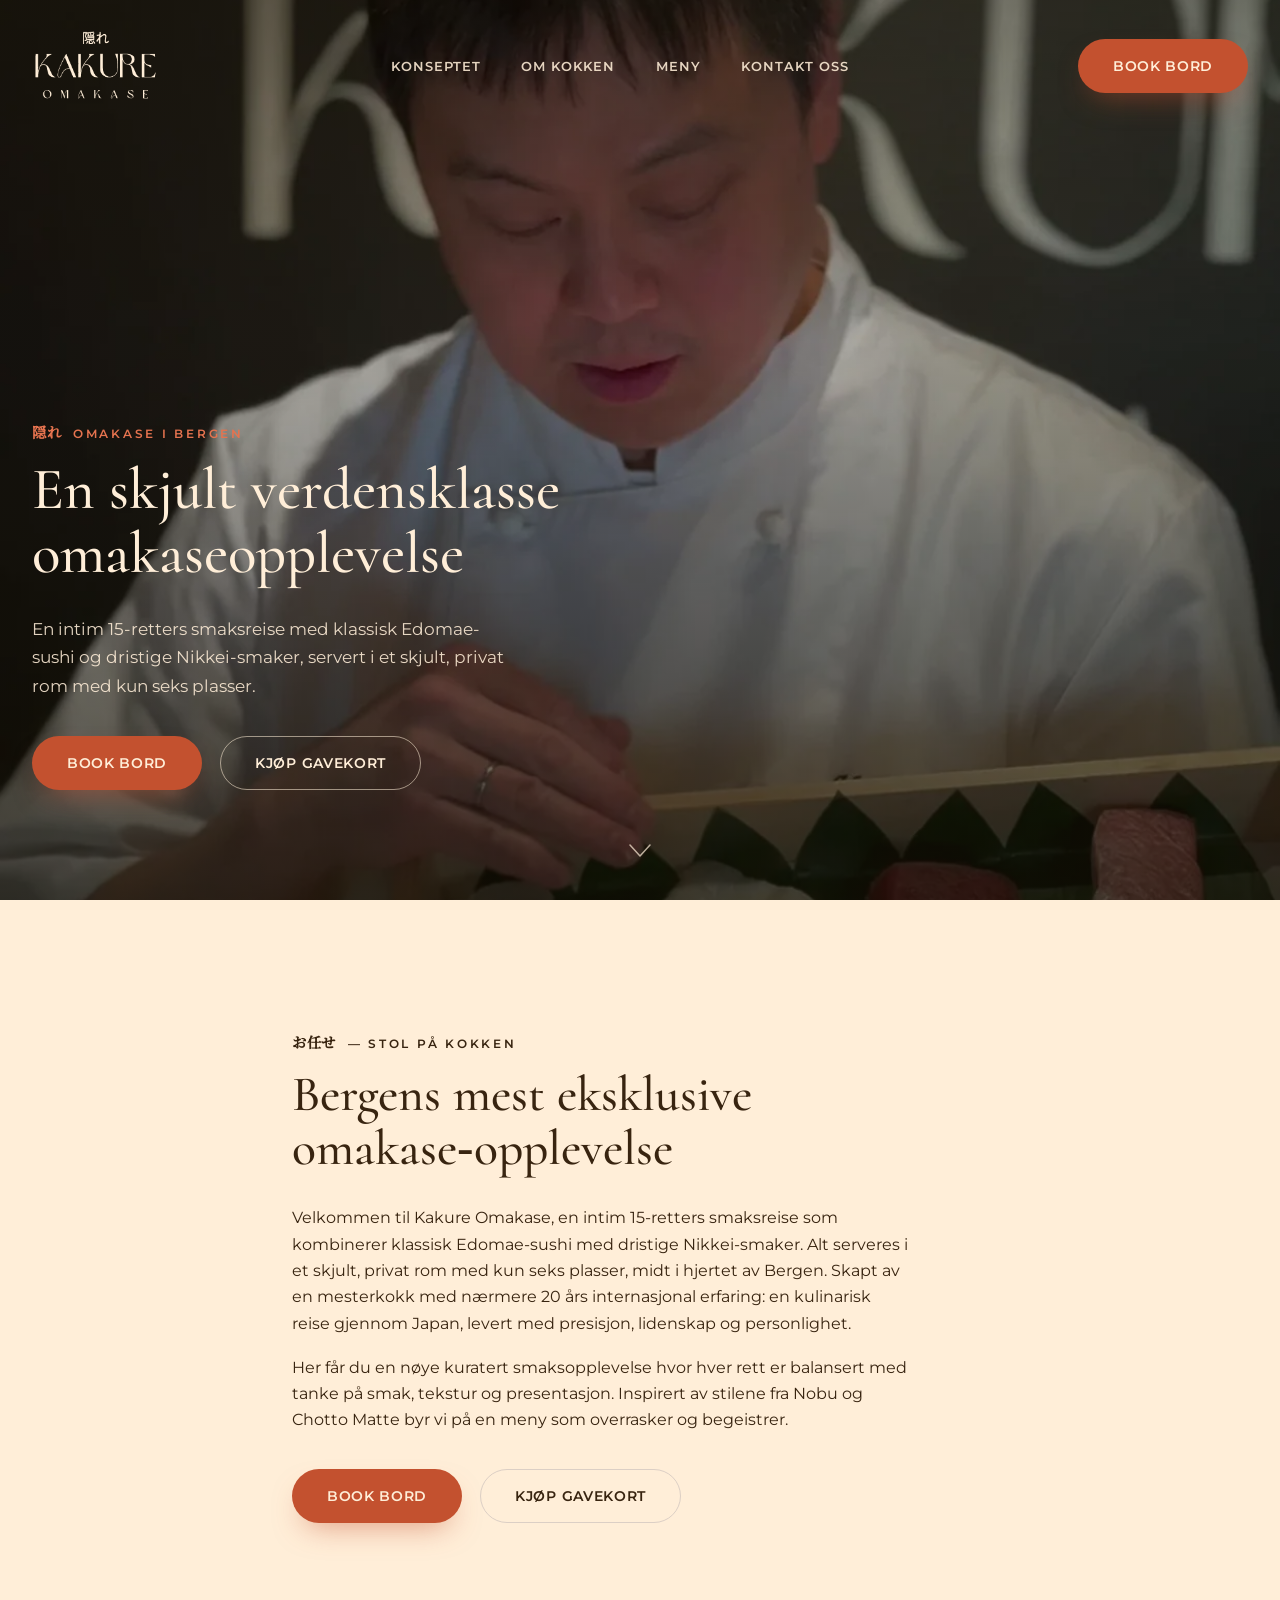
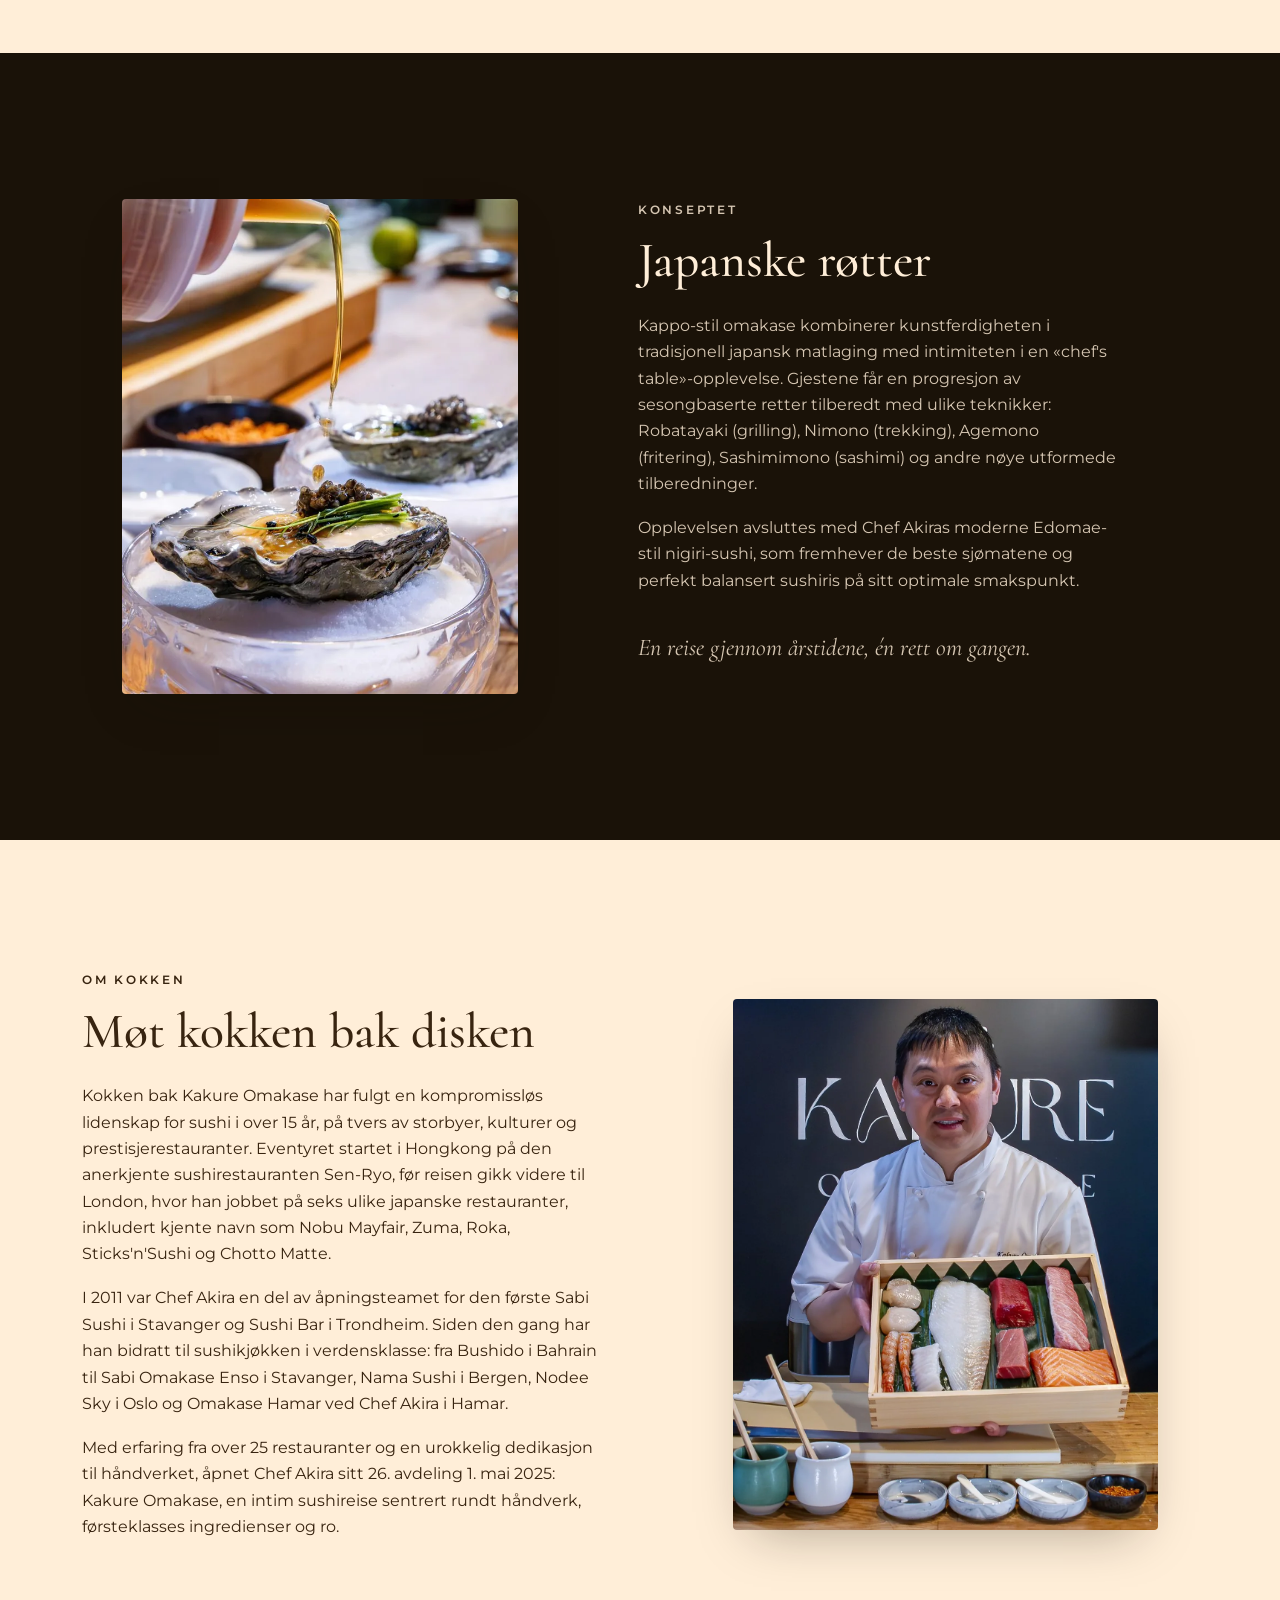
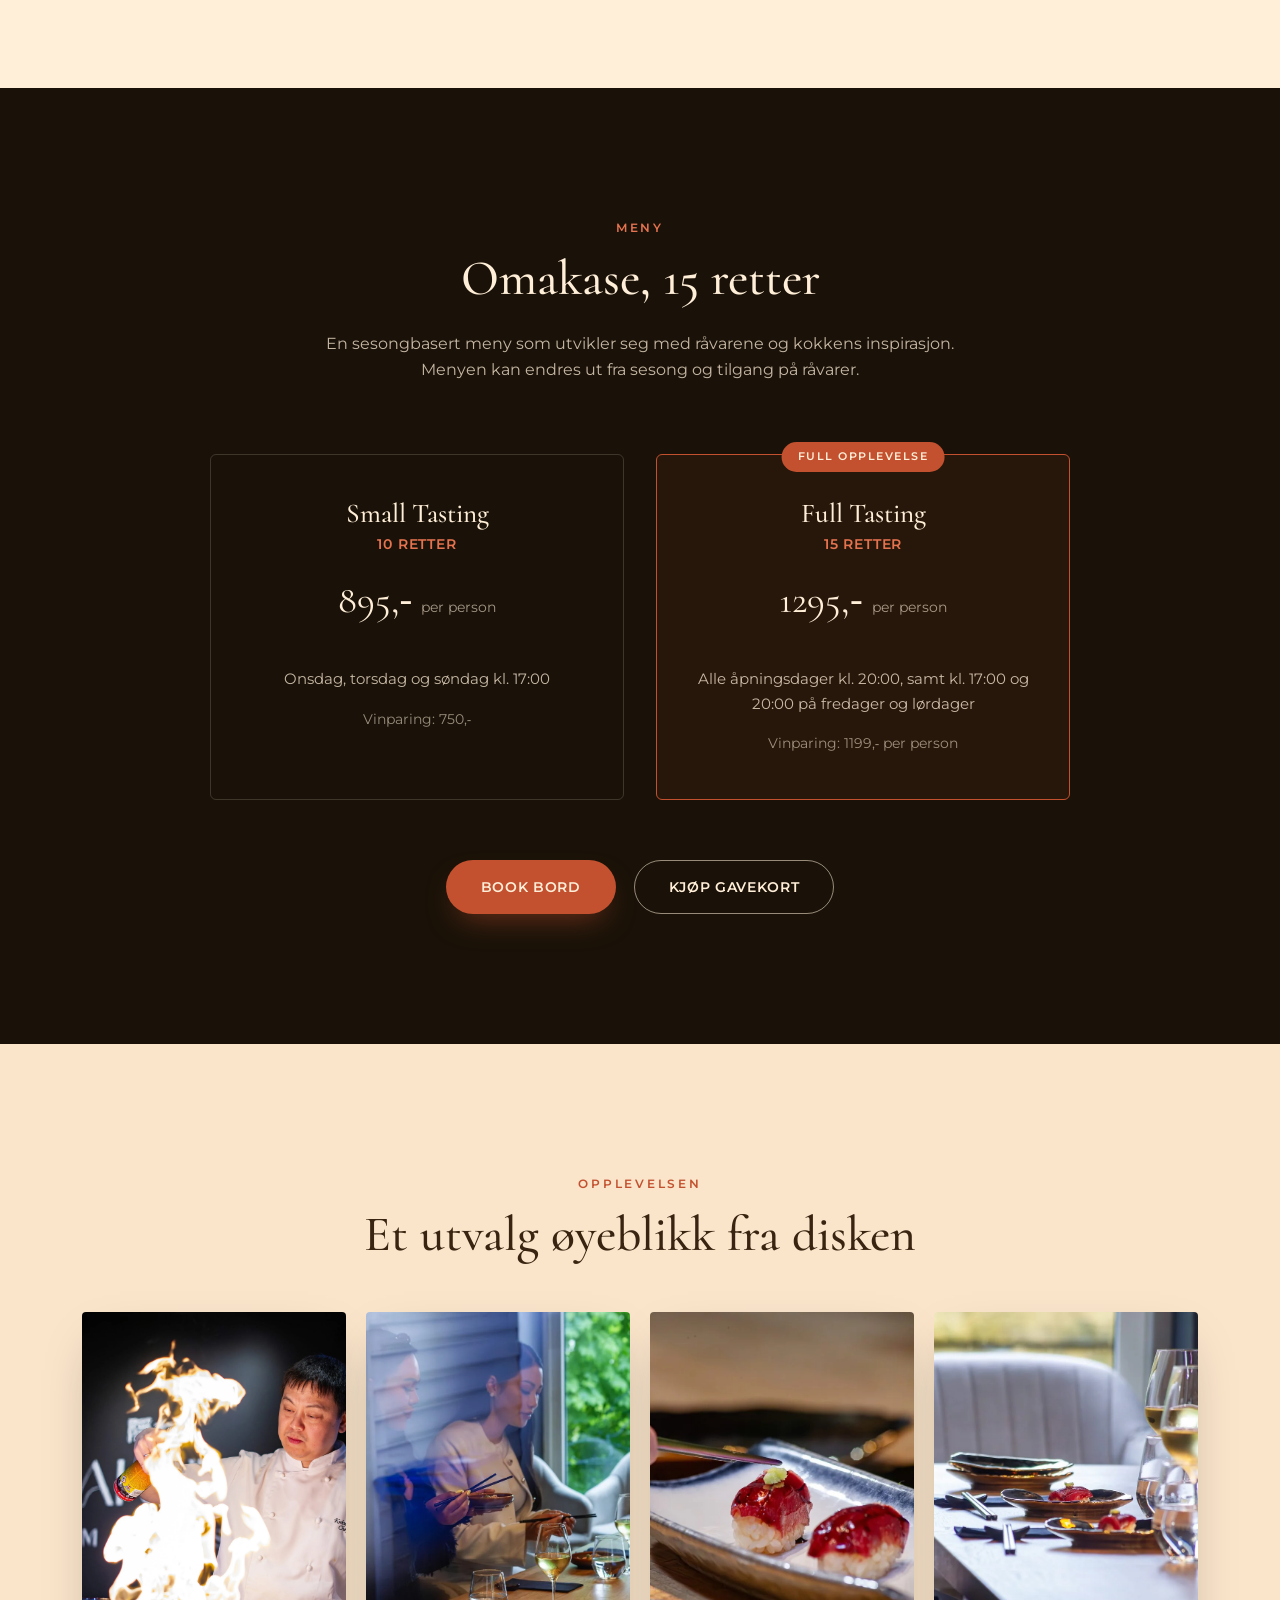
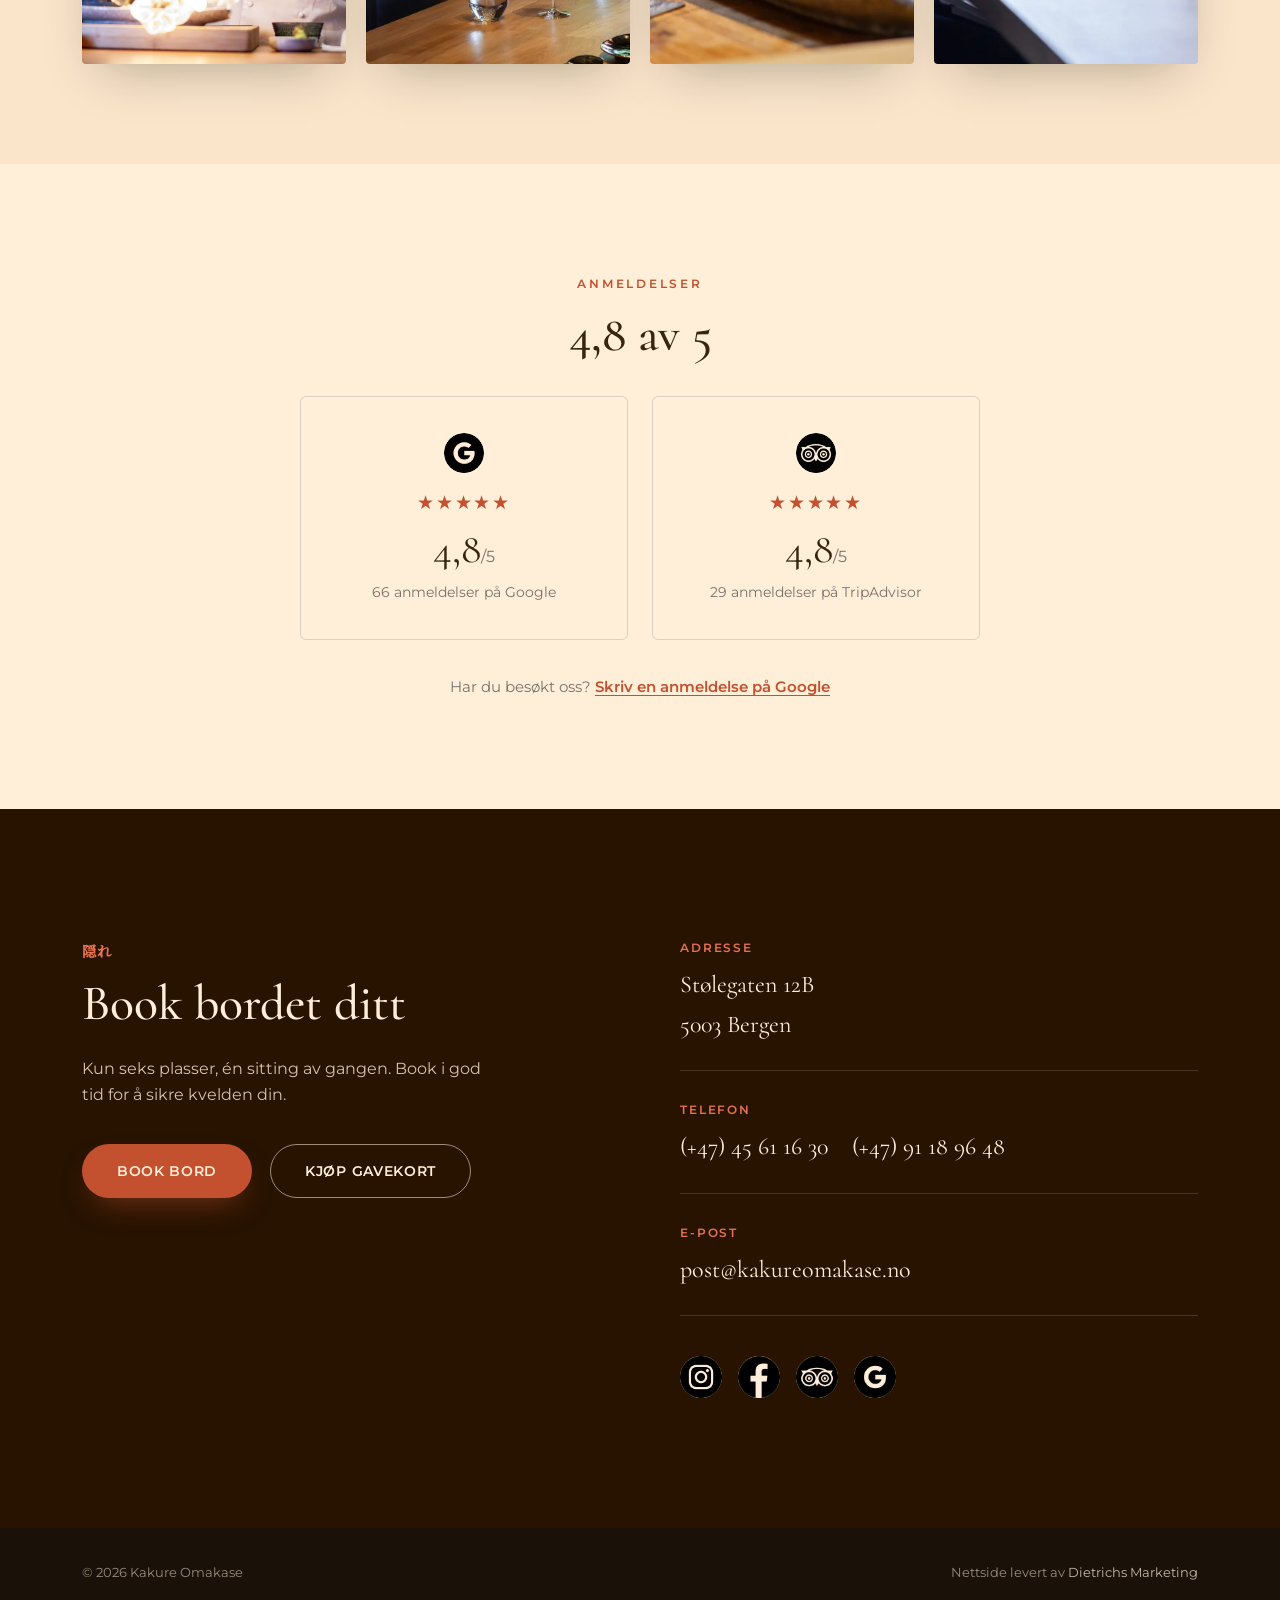
==== commit 01fc85a4: "Korter ned hero-overskrift og reduser tekststørrelsen Fjernet "i Bergen" (allerede dekket av eyebrow" ====
--- a/index.html
+++ b/index.html
@@ -60,7 +60,7 @@
     <div class="hero-overlay"></div>
     <div class="hero-content">
       <p class="eyebrow eyebrow-light"><span class="jp">隠れ</span> Omakase i Bergen</p>
-      <h1>En skjult verdensklasse<br>omakaseopplevelse i Bergen</h1>
+      <h1>En skjult verdensklasse<br>omakaseopplevelse</h1>
       <p class="hero-lead">En intim 15-retters smaksreise med klassisk Edomae-sushi og dristige Nikkei-smaker, servert i et skjult, privat rom med kun seks plasser.</p>
       <div class="hero-actions">
         <a href="https://booking.gastroplanner.no/kakure_omakse/t" target="_blank" rel="noopener" class="btn btn-accent">Book bord</a>
--- a/style.css
+++ b/style.css
@@ -161,7 +161,7 @@
   margin: 0 0 0.5em;
   color: inherit;
 }
-h1 { font-size: clamp(2.6rem, 5.5vw, 4.6rem); font-weight: 500; }
+h1 { font-size: clamp(2.2rem, 4.6vw, 3.8rem); font-weight: 500; }
 h2 { font-size: clamp(2rem, 4vw, 3.1rem); }
 h3 { font-size: clamp(1.4rem, 2.4vw, 1.7rem); font-weight: 500; }
 p { margin: 0 0 1.1em; }
@@ -571,7 +571,7 @@
 @media (max-width: 768px) {
   .hero-bg-video { object-position: 50% 18%; }
   .hero-content { padding: 0 24px 90px; }
-  h1 { font-size: clamp(2.3rem, 9vw, 3.2rem); }
+  h1 { font-size: clamp(2rem, 7.5vw, 2.7rem); }
   .intro-section, .roots-section, .chef-section, .menu-section, .gallery-section, .reviews-section, .contact-section { padding: 84px 0; }
   .container { padding: 0 24px; }
   .gallery-grid { padding: 0 24px; }
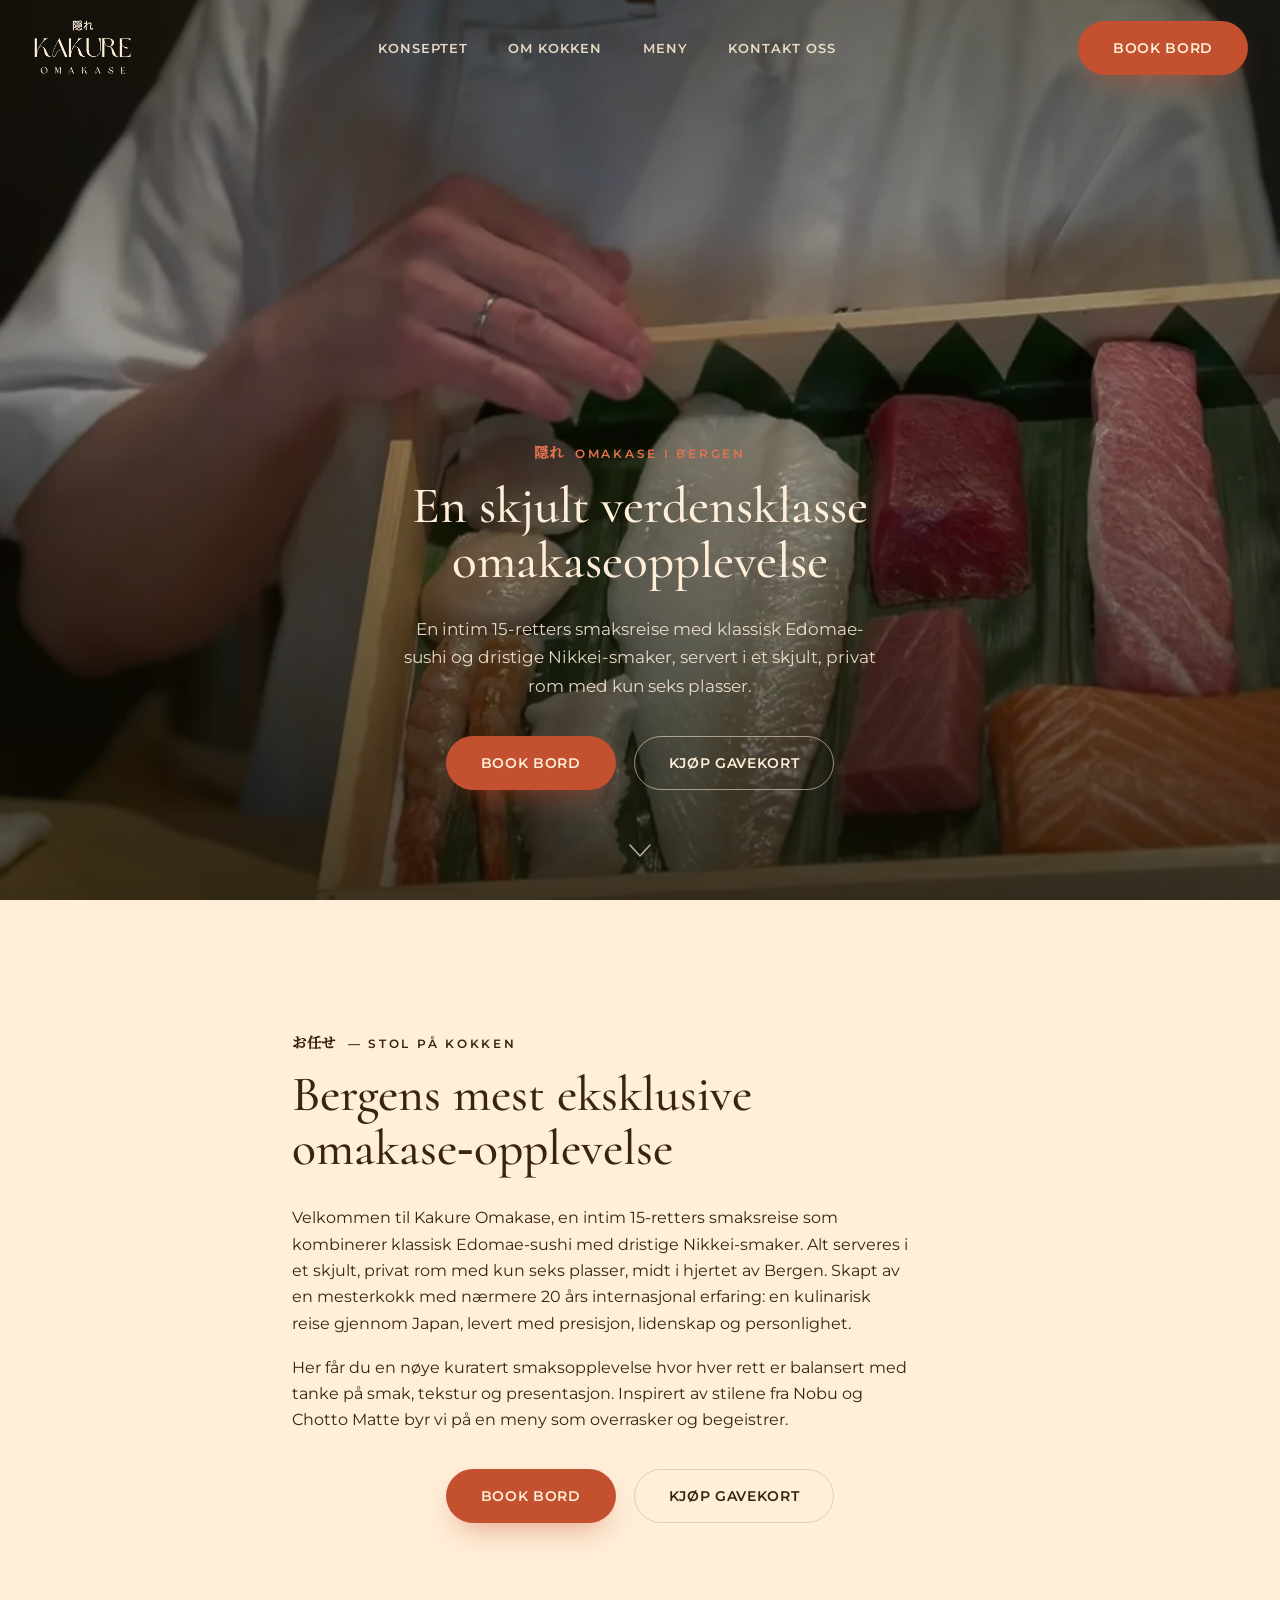
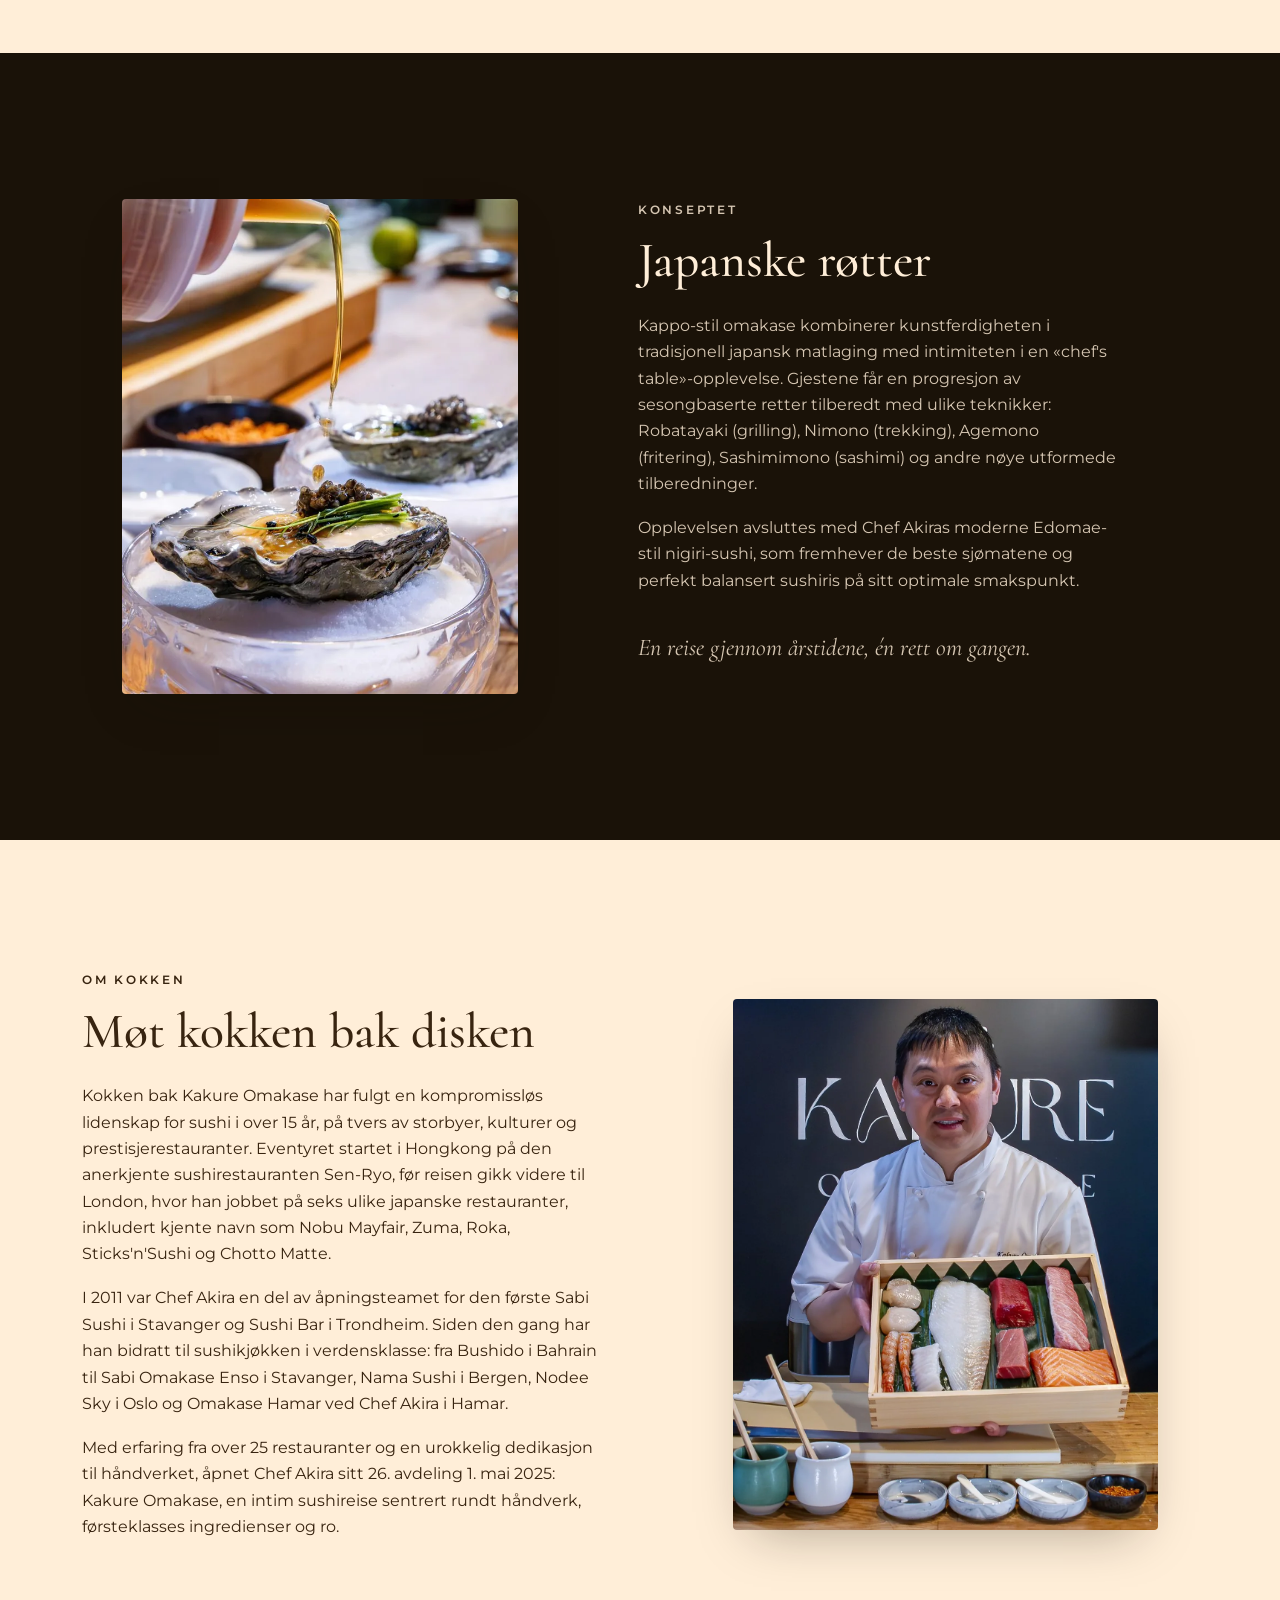
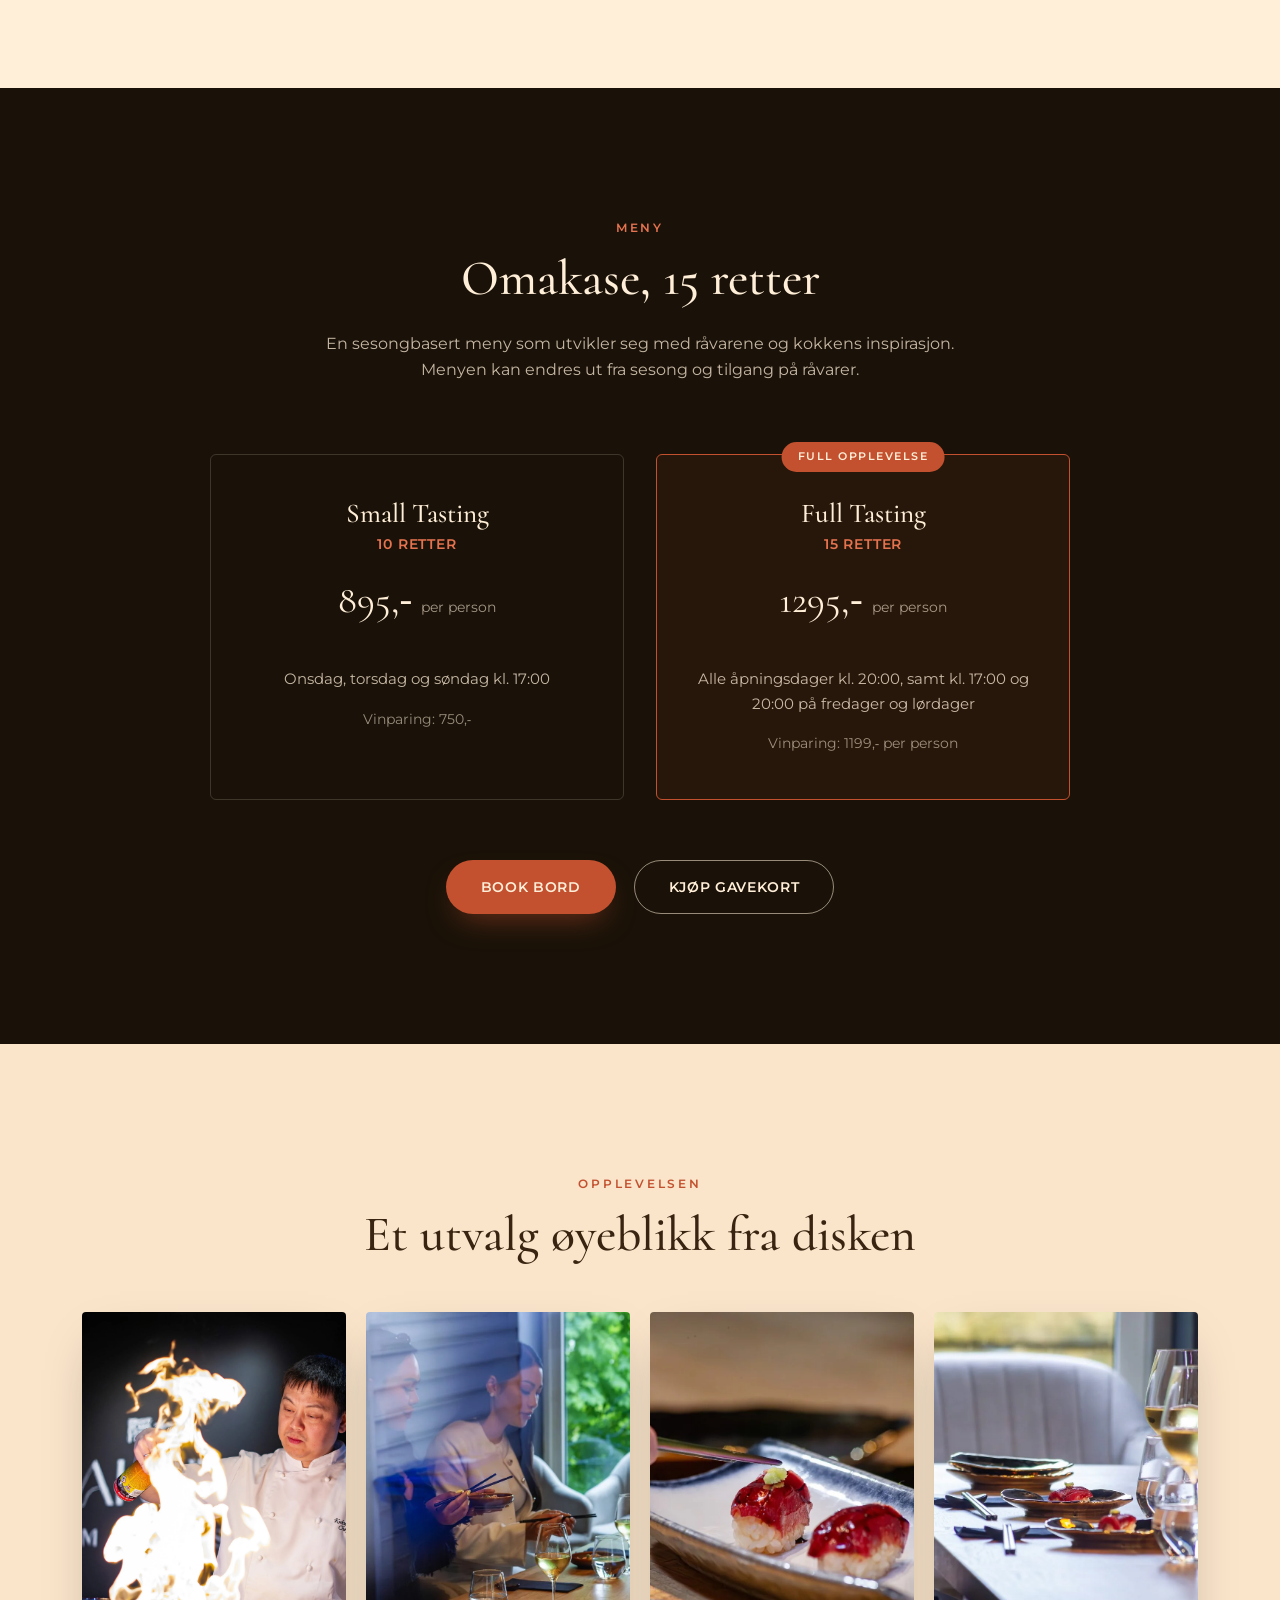
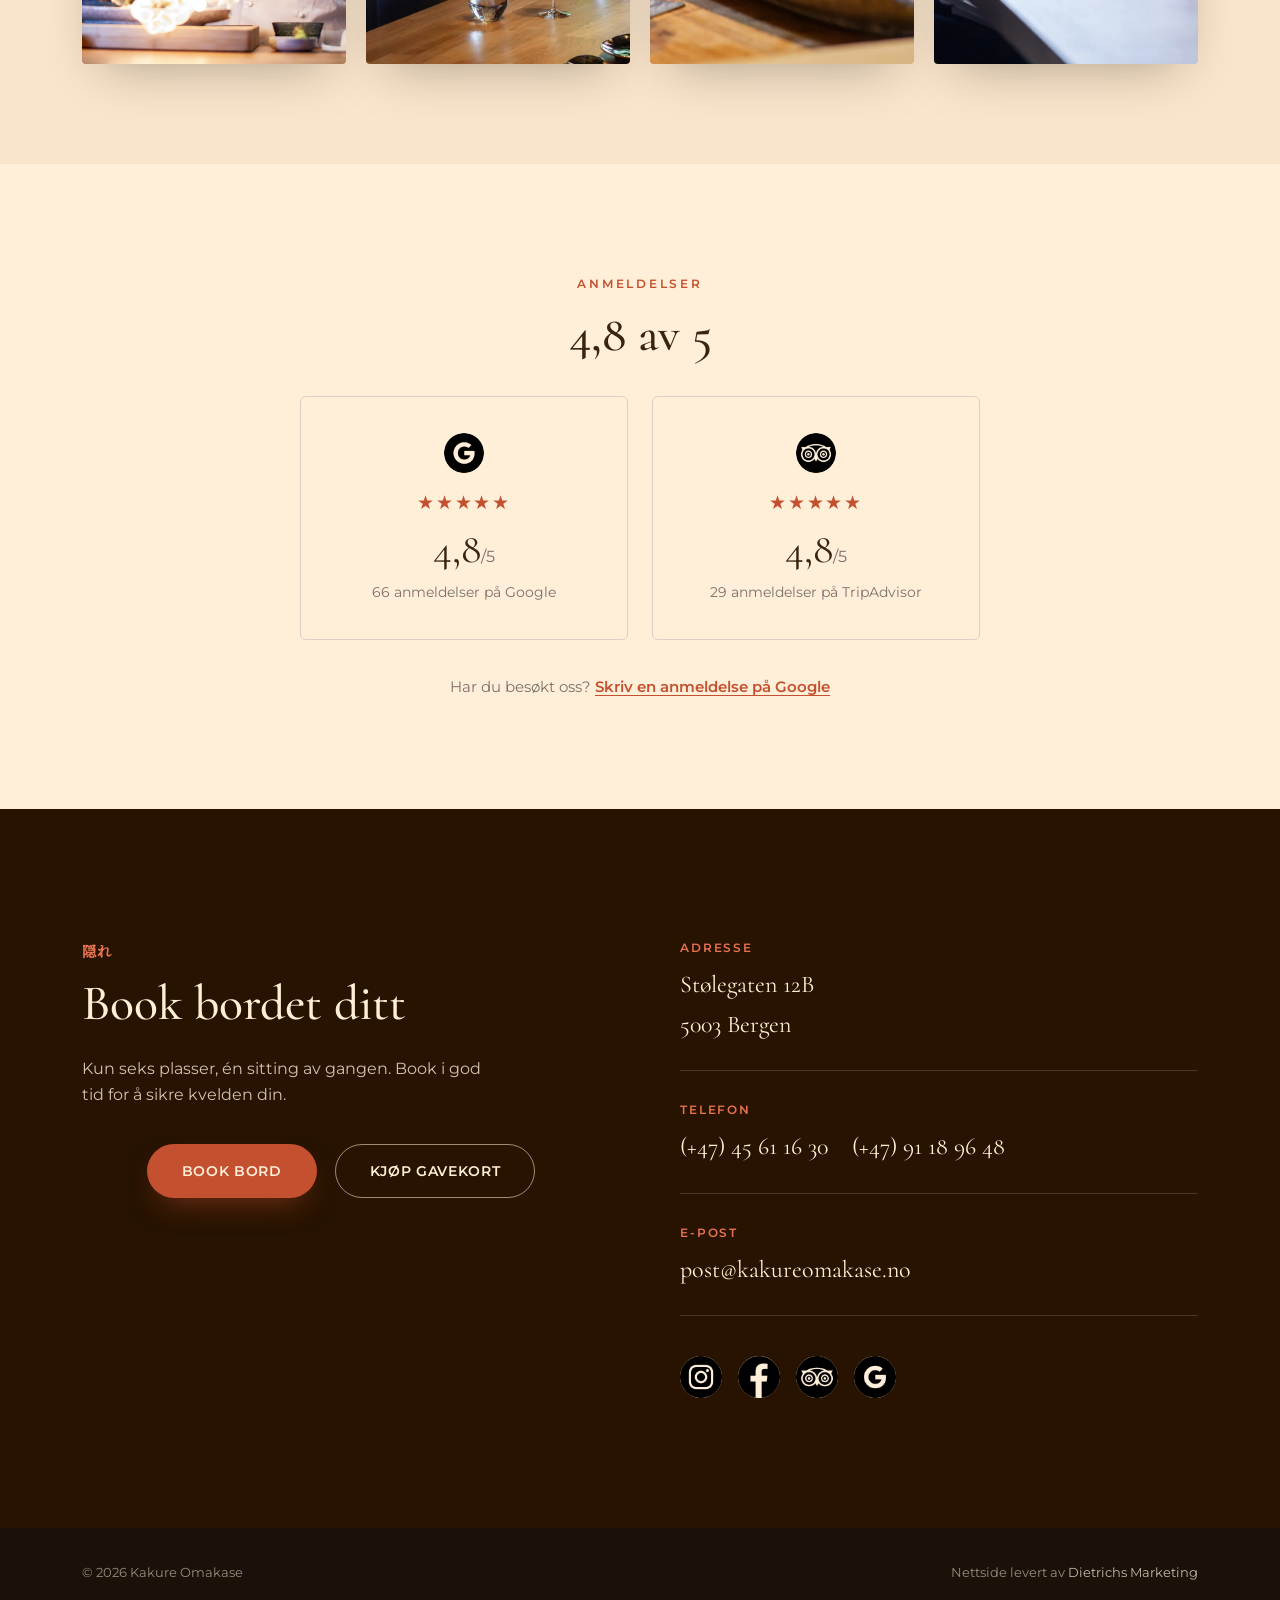
==== commit a662658e: "Fix gift card button text color in mobile menu Mobile menu button used btn-ghost-dark (dark text) on" ====
--- a/index.html
+++ b/index.html
@@ -46,7 +46,7 @@
   </nav>
   <div class="mobile-menu-actions">
     <a href="https://booking.gastroplanner.no/kakure_omakse/t" target="_blank" rel="noopener" class="btn btn-accent">Book bord</a>
-    <a href="https://givn.no/shop/kakure-omakase" target="_blank" rel="noopener" class="btn btn-ghost-dark">Kjøp gavekort</a>
+    <a href="https://givn.no/shop/kakure-omakase" target="_blank" rel="noopener" class="btn btn-ghost-light">Kjøp gavekort</a>
     <a href="tel:+4745611630" class="mobile-menu-tel">Ring (+47) 45 61 16 30</a>
   </div>
 </div>
--- a/style.css
+++ b/style.css
@@ -161,7 +161,7 @@
   margin: 0 0 0.5em;
   color: inherit;
 }
-h1 { font-size: clamp(2.2rem, 4.6vw, 3.8rem); font-weight: 500; }
+h1 { font-size: clamp(1.9rem, 4vw, 3.3rem); font-weight: 500; }
 h2 { font-size: clamp(2rem, 4vw, 3.1rem); }
 h3 { font-size: clamp(1.4rem, 2.4vw, 1.7rem); font-weight: 500; }
 p { margin: 0 0 1.1em; }
@@ -223,7 +223,7 @@
 }
 .btn-ghost-dark:hover { border-color: var(--text-dark); }
 
-.hero-actions { display: flex; gap: 18px; flex-wrap: wrap; margin-top: 2.2em; }
+.hero-actions { display: flex; gap: 18px; flex-wrap: wrap; margin-top: 2.2em; justify-content: center; }
 
 /* ---------- reveal ---------- */
 .reveal {
@@ -242,7 +242,7 @@
   position: fixed;
   top: 0; left: 0; right: 0;
   z-index: 100;
-  padding: 26px 0;
+  padding: 16px 0;
   transition: background-color 0.4s ease, padding 0.4s ease, box-shadow 0.4s ease;
 }
 .header-inner {
@@ -254,10 +254,10 @@
   justify-content: space-between;
   gap: 24px;
 }
-.logo-link { position: relative; display: block; width: 130px; height: 80px; flex-shrink: 0; overflow: hidden; }
+.logo-link { position: relative; display: block; width: 104px; height: 64px; flex-shrink: 0; overflow: hidden; }
 .logo-link img {
   position: absolute; top: 0; left: 0;
-  width: 130px; height: auto;
+  width: 104px; height: auto;
   transition: opacity 0.4s ease;
 }
 .logo-link .logo-dark { opacity: 0; }
@@ -278,7 +278,7 @@
 
 .site-header.scrolled {
   background: var(--cream);
-  padding: 16px 0;
+  padding: 10px 0;
   box-shadow: 0 8px 24px -16px rgba(19, 16, 5, 0.25);
 }
 .site-header.scrolled .logo-cream { opacity: 0; }
@@ -356,7 +356,7 @@
   width: 100%;
   height: 100%;
   object-fit: cover;
-  object-position: 50% 22%;
+  object-position: 50% 56%;
   z-index: 0;
   background: var(--ink);
 }
@@ -370,10 +370,11 @@
   z-index: 2;
   max-width: 680px;
   padding: 0 32px 110px;
-  margin: 0 auto 0 0;
+  margin: 0 auto;
+  text-align: center;
 }
 .hero-content h1 { color: var(--cream); }
-.hero-lead { font-size: 1.08rem; max-width: 480px; color: rgba(255, 238, 216, 0.88); }
+.hero-lead { font-size: 1.08rem; max-width: 480px; color: rgba(255, 238, 216, 0.88); margin-left: auto; margin-right: auto; }
 .scroll-cue {
   position: absolute;
   bottom: 34px; left: 50%;
@@ -569,9 +570,9 @@
 }
 
 @media (max-width: 768px) {
-  .hero-bg-video { object-position: 50% 18%; }
+  .hero-bg-video { object-position: 50% 100%; }
   .hero-content { padding: 0 24px 90px; }
-  h1 { font-size: clamp(2rem, 7.5vw, 2.7rem); }
+  h1 { font-size: clamp(1.8rem, 6.5vw, 2.4rem); }
   .intro-section, .roots-section, .chef-section, .menu-section, .gallery-section, .reviews-section, .contact-section { padding: 84px 0; }
   .container { padding: 0 24px; }
   .gallery-grid { padding: 0 24px; }
@@ -590,6 +591,6 @@
 
 @media (max-width: 400px) {
   .header-inner { padding: 0 20px; }
-  .logo-link { width: 112px; height: 68px; }
-  .logo-link img { width: 112px; }
-}
+  .logo-link { width: 92px; height: 56px; }
+  .logo-link img { width: 92px; }
+}
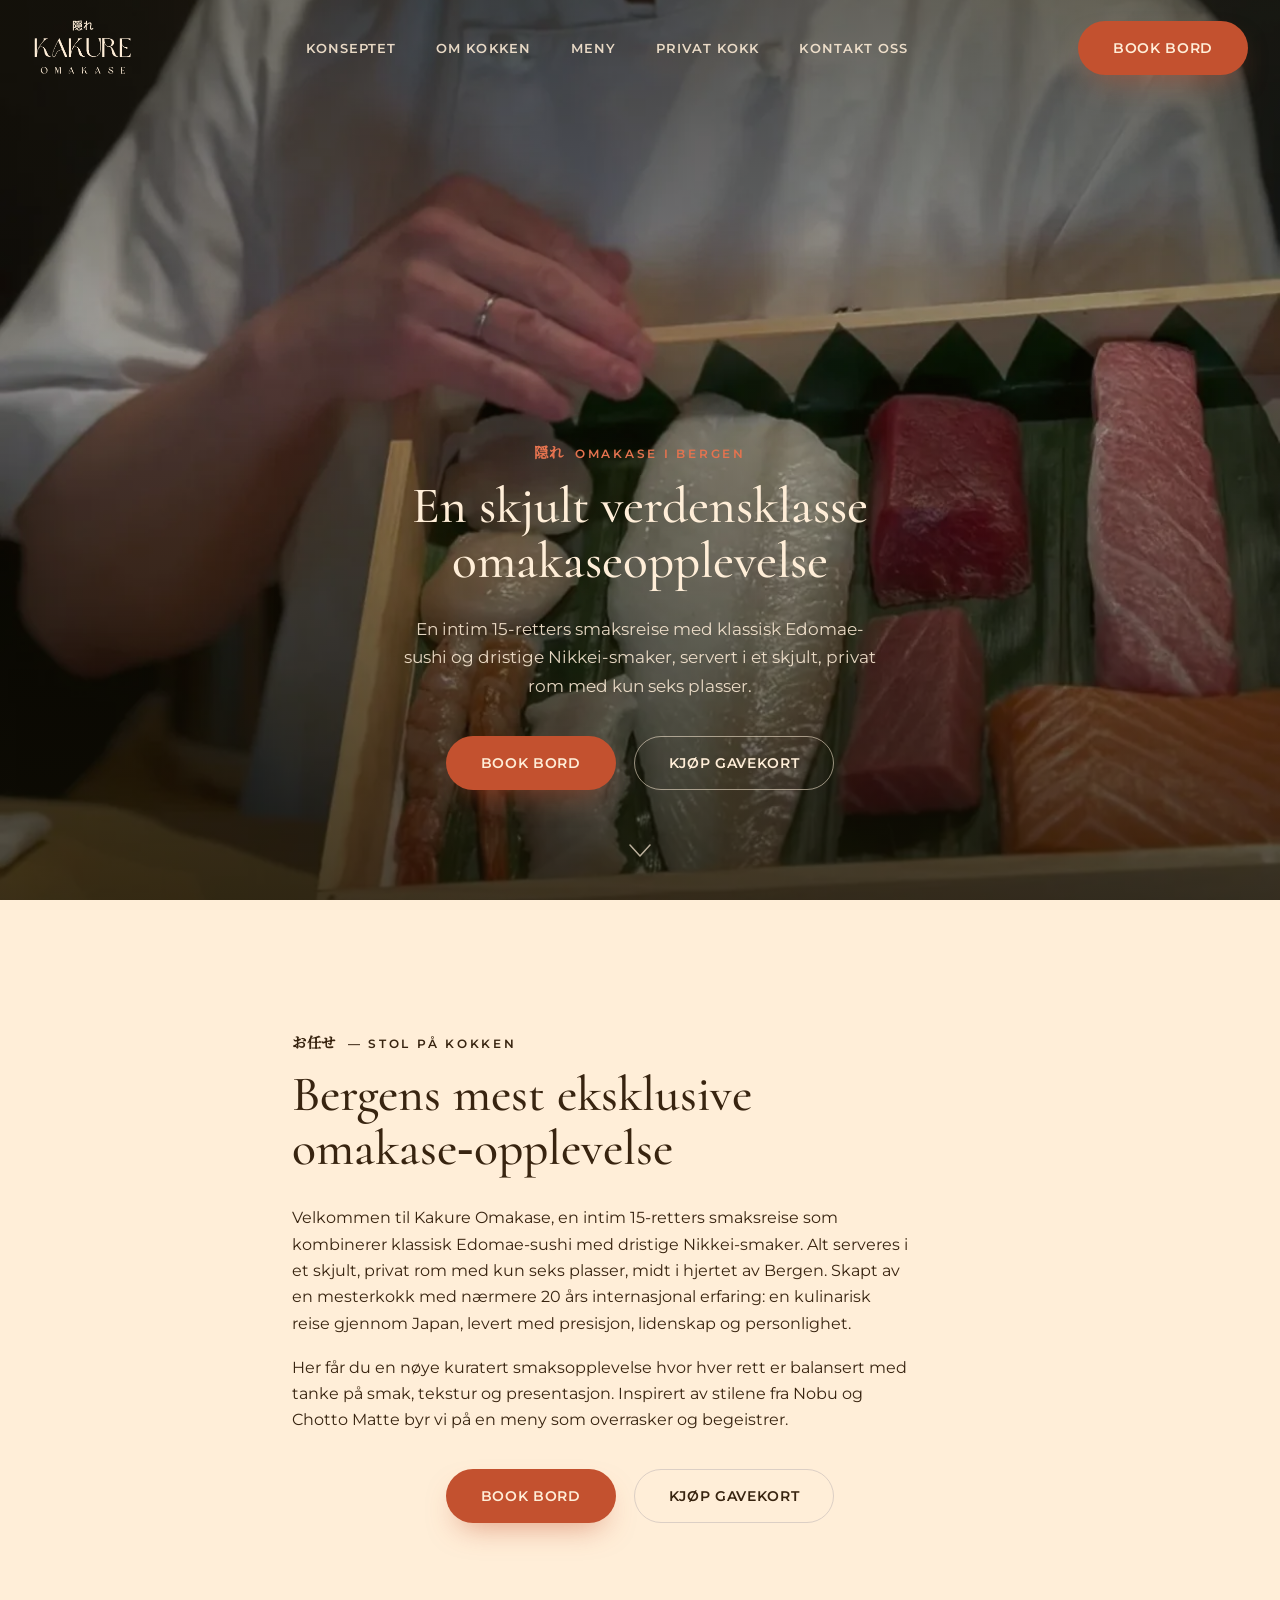
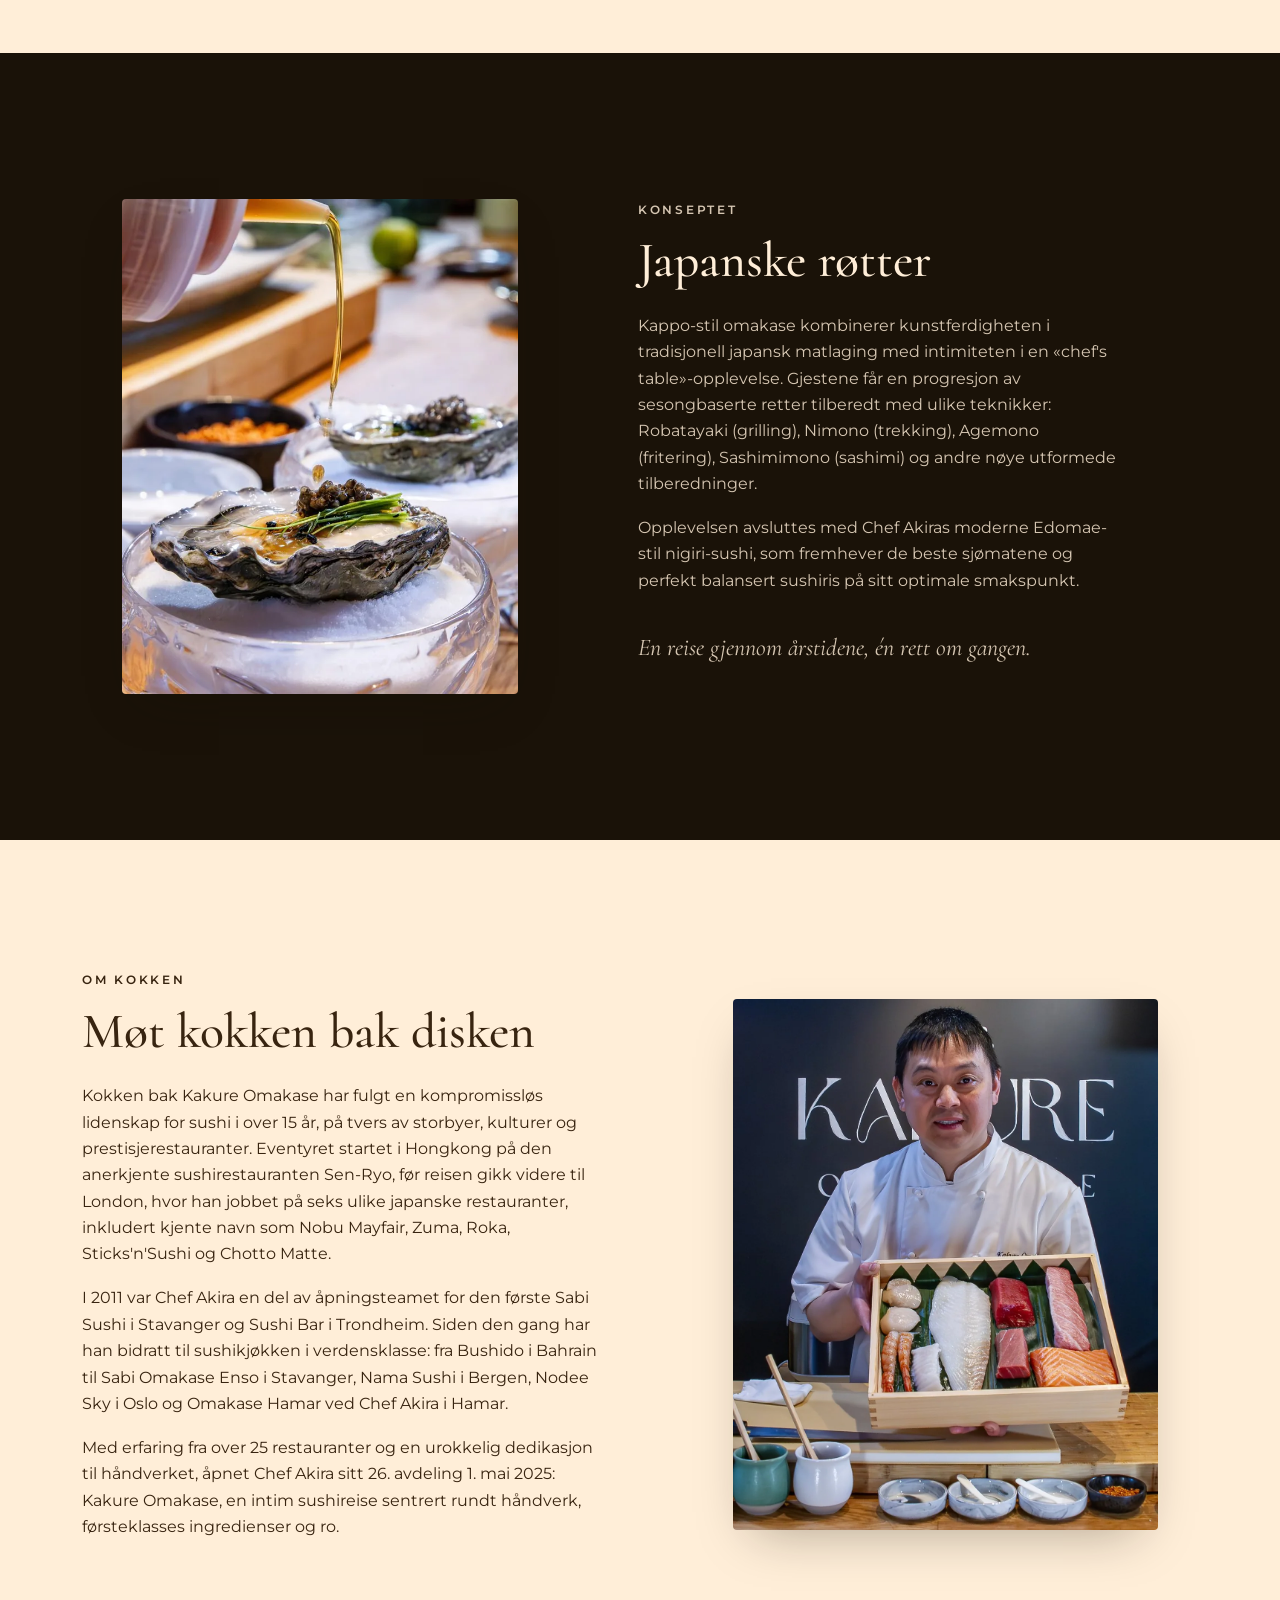
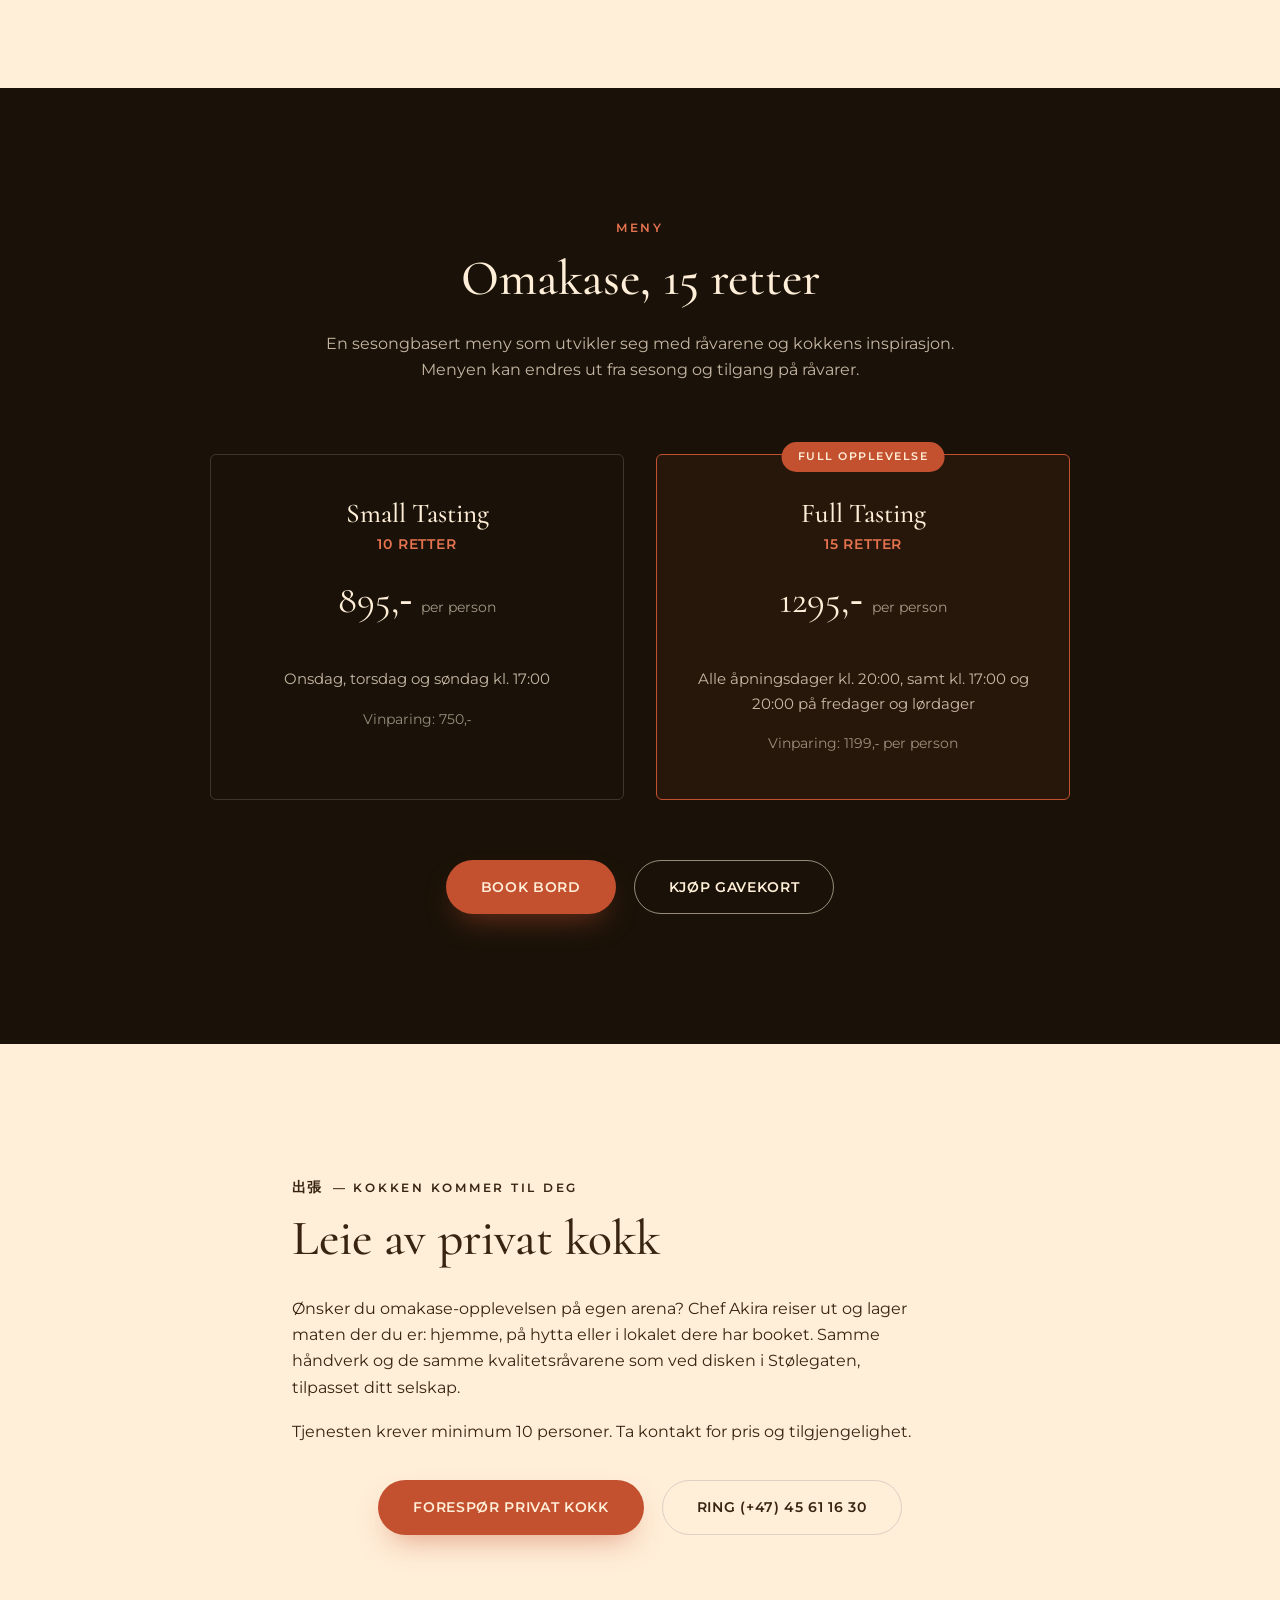
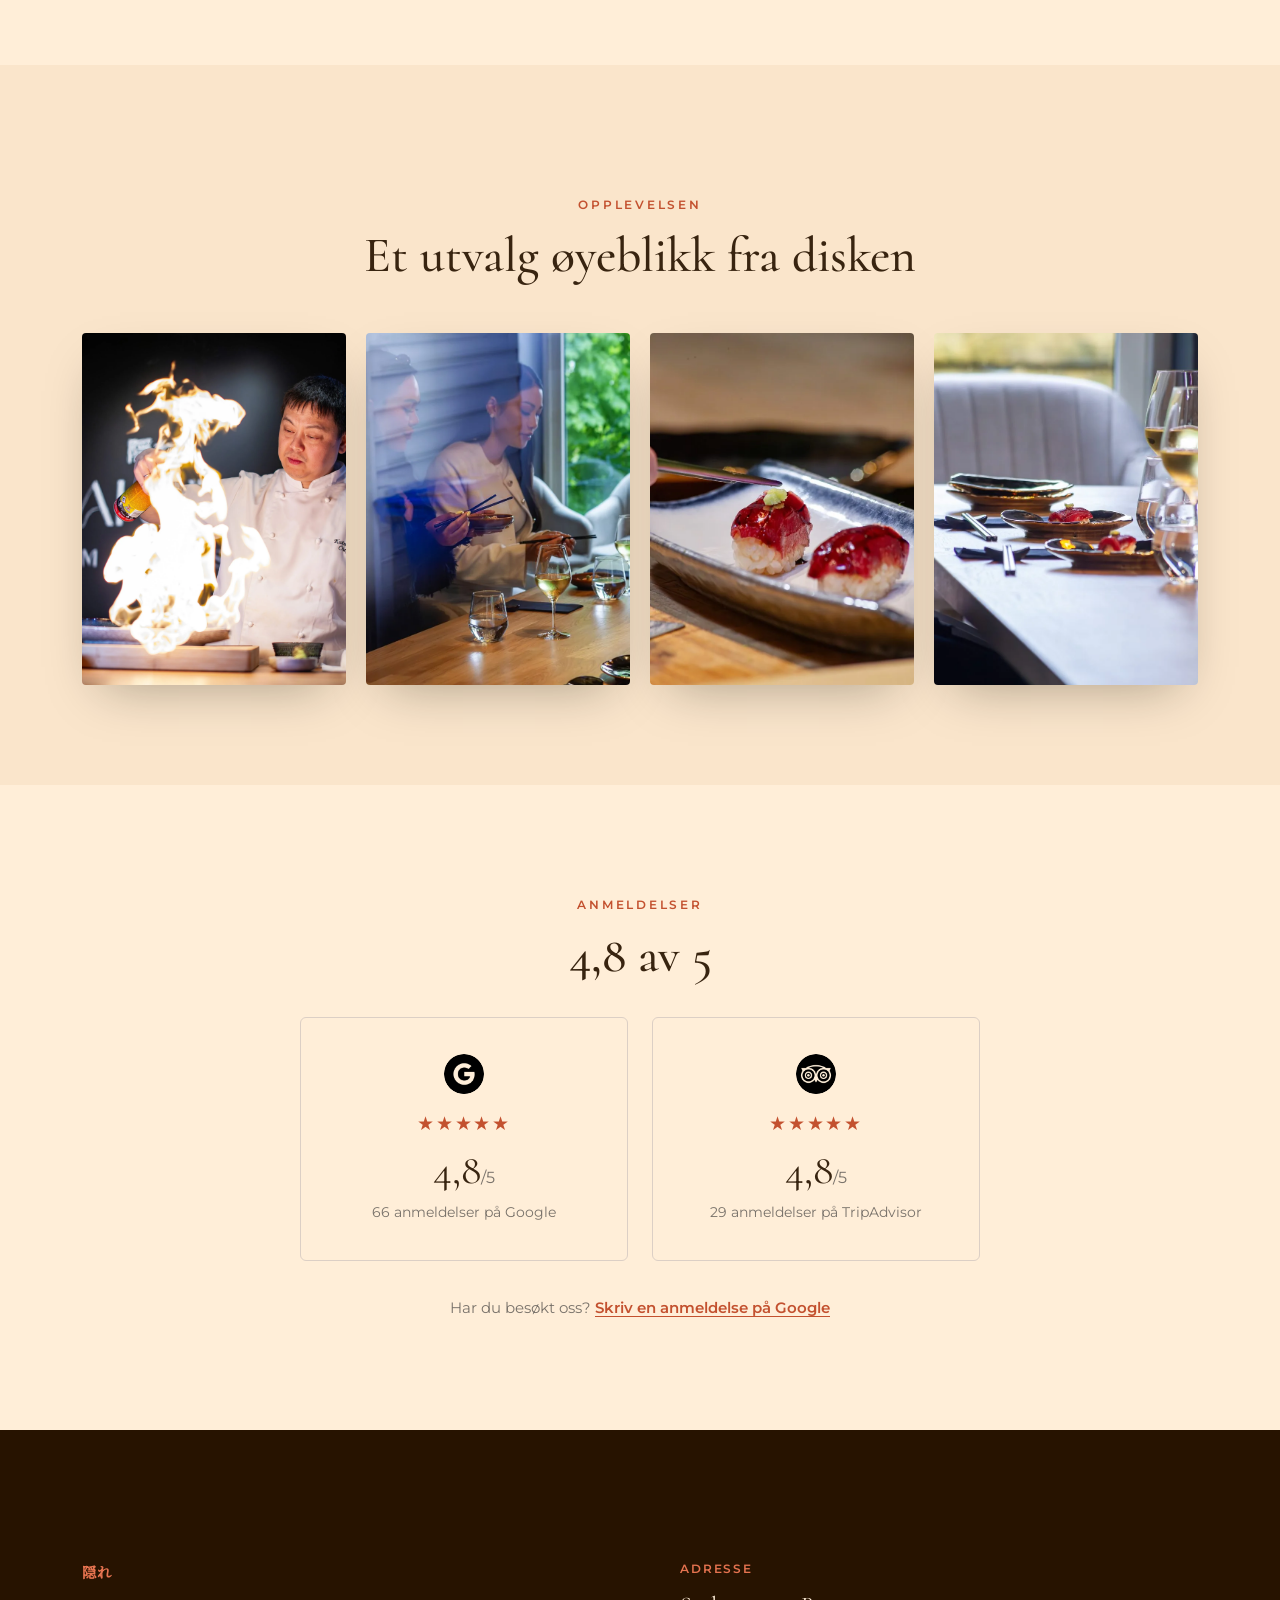
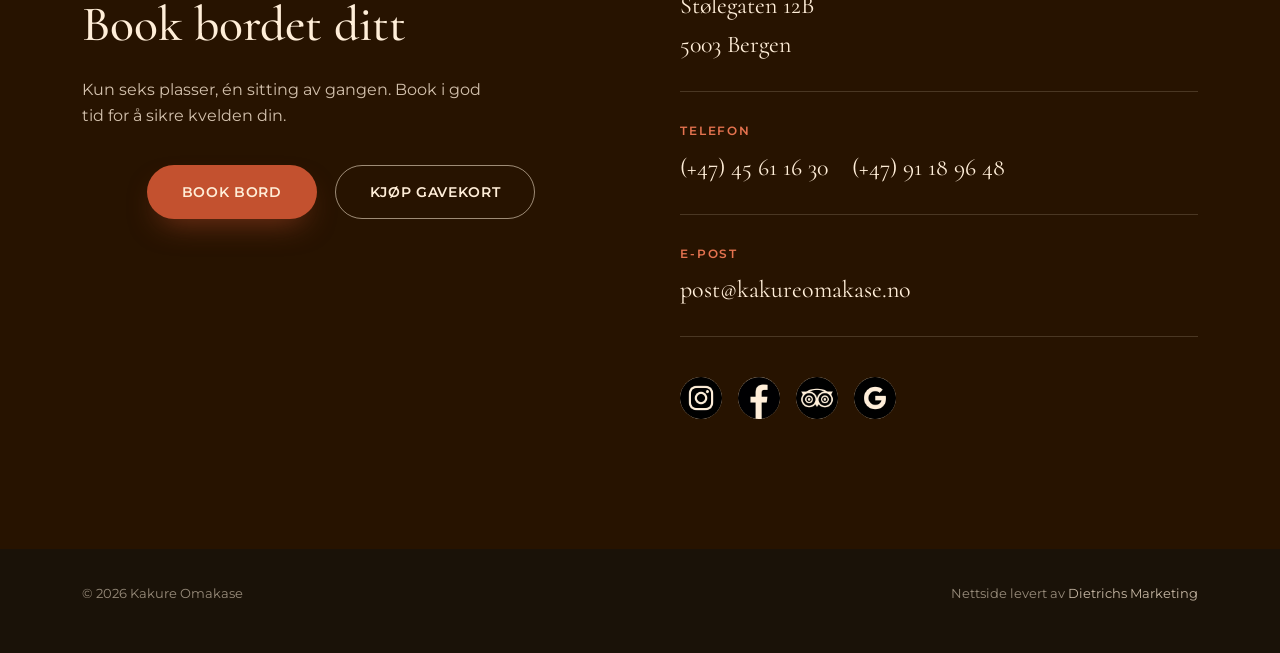
==== commit 584b07d3: "Legg til seksjon for leie av privat kokk (min. 10 pers) Co-Authored-By: Claude Sonnet 5 <noreply@ant" ====
--- a/index.html
+++ b/index.html
@@ -6,10 +6,72 @@
 <title>Kakure Omakase – Skjult omakaseopplevelse i Bergen</title>
 <meta name="description" content="Kakure Omakase er en intim 15-retters omakasereise i et skjult, privat rom med kun seks plasser i Bergen. Klassisk Edomae-sushi møter dristige Nikkei-smaker.">
 <meta name="theme-color" content="#1a1208">
+<link rel="canonical" href="https://adriandie.github.io/kakureomakase-redesign/">
 <link rel="icon" type="image/png" href="assets/favicon.png">
 <link rel="preload" as="font" type="font/woff2" href="assets/fonts/Cormorant-500-latin.woff2" crossorigin>
 <link rel="preload" as="font" type="font/woff2" href="assets/fonts/Montserrat-400-latin.woff2" crossorigin>
 <link rel="stylesheet" href="style.css">
+
+<meta property="og:type" content="website">
+<meta property="og:title" content="Kakure Omakase – Skjult omakaseopplevelse i Bergen">
+<meta property="og:description" content="Kakure Omakase er en intim 15-retters omakasereise i et skjult, privat rom med kun seks plasser i Bergen. Klassisk Edomae-sushi møter dristige Nikkei-smaker.">
+<meta property="og:image" content="https://adriandie.github.io/kakureomakase-redesign/assets/hero-video-poster.webp">
+<meta property="og:url" content="https://adriandie.github.io/kakureomakase-redesign/">
+<meta property="og:locale" content="nb_NO">
+<meta name="twitter:card" content="summary_large_image">
+
+<script type="application/ld+json">
+{
+  "@context": "https://schema.org",
+  "@type": "Restaurant",
+  "name": "Kakure Omakase",
+  "image": "https://adriandie.github.io/kakureomakase-redesign/assets/hero-video-poster.webp",
+  "url": "https://adriandie.github.io/kakureomakase-redesign/",
+  "telephone": "+4745611630",
+  "email": "post@kakureomakase.no",
+  "priceRange": "895-1295 NOK",
+  "servesCuisine": ["Japansk", "Sushi", "Nikkei"],
+  "address": {
+    "@type": "PostalAddress",
+    "streetAddress": "Stølegaten 12B",
+    "postalCode": "5003",
+    "addressLocality": "Bergen",
+    "addressCountry": "NO"
+  },
+  "geo": {
+    "@type": "GeoCoordinates",
+    "latitude": 60.3998824,
+    "longitude": 5.3251913
+  },
+  "hasMenu": "https://adriandie.github.io/kakureomakase-redesign/#meny",
+  "acceptsReservations": "True",
+  "openingHoursSpecification": [
+    {
+      "@type": "OpeningHoursSpecification",
+      "dayOfWeek": ["Wednesday", "Thursday", "Sunday"],
+      "opens": "17:00",
+      "closes": "23:00"
+    },
+    {
+      "@type": "OpeningHoursSpecification",
+      "dayOfWeek": ["Friday", "Saturday"],
+      "opens": "17:00",
+      "closes": "23:00"
+    }
+  ],
+  "aggregateRating": {
+    "@type": "AggregateRating",
+    "ratingValue": "4.8",
+    "reviewCount": "95"
+  },
+  "sameAs": [
+    "https://www.instagram.com/kakure_omakase/",
+    "https://www.facebook.com/profile.php?id=61557847767108",
+    "https://no.tripadvisor.com/Restaurant_Review-g190502-d27527819-Reviews-Kakure_Omakase-Bergen_Hordaland_Western_Norway.html",
+    "https://www.google.com/maps/place/Kakure+Omakase/@60.3998824,5.3251913,17z/data=!3m1!4b1!4m6!3m5!1s0x463cff30dffe3723:0xa1bea590b318f088!8m2!3d60.3998824!4d5.3251913!16s%2Fg%2F11vyt5wfwy"
+  ]
+}
+</script>
 </head>
 <body>
 
@@ -24,6 +86,7 @@
         <li><a href="#konseptet">Konseptet</a></li>
         <li><a href="#kokken">Om kokken</a></li>
         <li><a href="#meny">Meny</a></li>
+        <li><a href="#privatkokk">Privat kokk</a></li>
         <li><a href="#kontakt">Kontakt oss</a></li>
       </ul>
     </nav>
@@ -41,6 +104,7 @@
       <li><a href="#konseptet">Konseptet</a></li>
       <li><a href="#kokken">Om kokken</a></li>
       <li><a href="#meny">Meny</a></li>
+      <li><a href="#privatkokk">Privat kokk</a></li>
       <li><a href="#kontakt">Kontakt oss</a></li>
     </ul>
   </nav>
@@ -144,6 +208,21 @@
       <div class="menu-actions reveal">
         <a href="https://booking.gastroplanner.no/kakure_omakse/t" target="_blank" rel="noopener" class="btn btn-accent">Book bord</a>
         <a href="https://givn.no/shop/kakure-omakase" target="_blank" rel="noopener" class="btn btn-ghost-light">Kjøp gavekort</a>
+      </div>
+    </div>
+  </section>
+
+  <section id="privatkokk" class="intro-section">
+    <div class="container intro-grid">
+      <div class="intro-copy reveal">
+        <p class="eyebrow"><span class="jp">出張</span> — Kokken kommer til deg</p>
+        <h2>Leie av privat kokk</h2>
+        <p>Ønsker du omakase-opplevelsen på egen arena? Chef Akira reiser ut og lager maten der du er: hjemme, på hytta eller i lokalet dere har booket. Samme håndverk og de samme kvalitetsrå&shy;varene som ved disken i Stølegaten, tilpasset ditt selskap.</p>
+        <p>Tjenesten krever minimum 10 personer. Ta kontakt for pris og tilgjengelighet.</p>
+        <div class="hero-actions">
+          <a href="mailto:post@kakureomakase.no" class="btn btn-accent">Forespør privat kokk</a>
+          <a href="tel:+4745611630" class="btn btn-ghost-dark">Ring (+47) 45 61 16 30</a>
+        </div>
       </div>
     </div>
   </section>
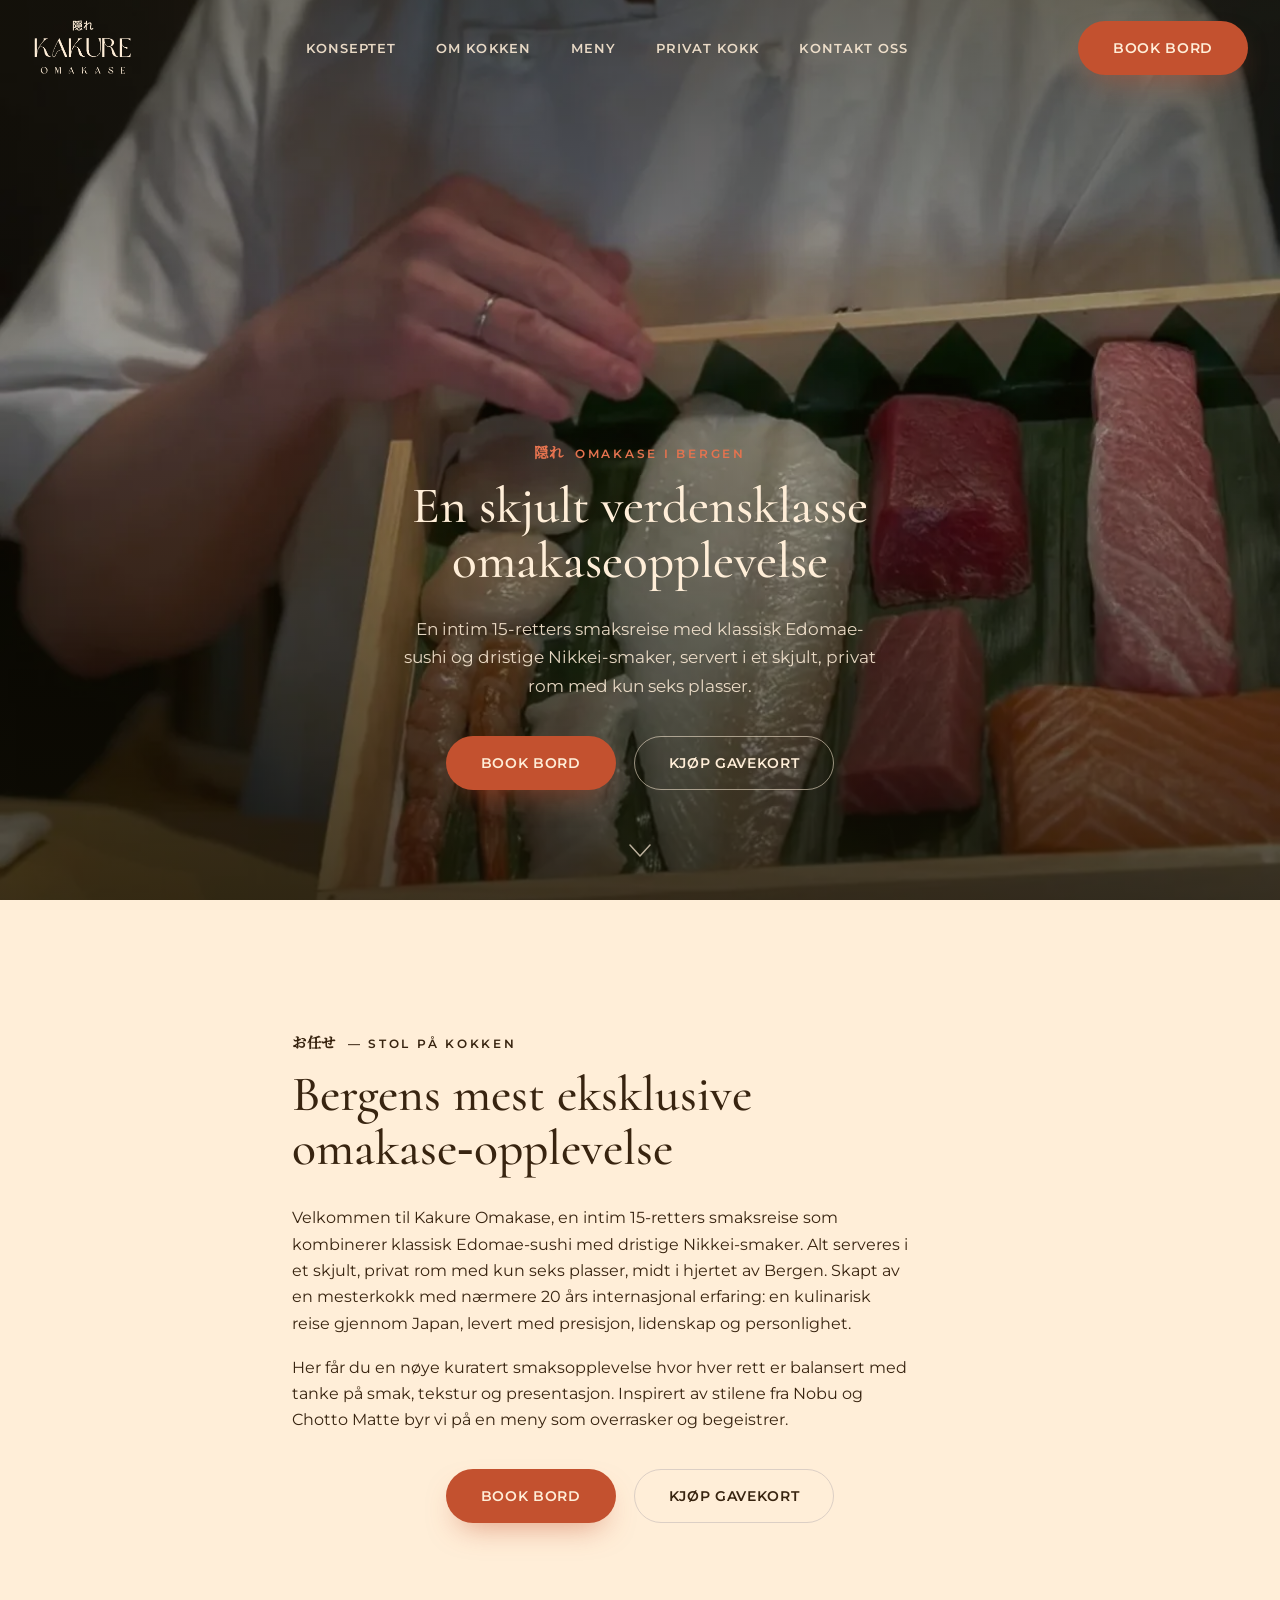
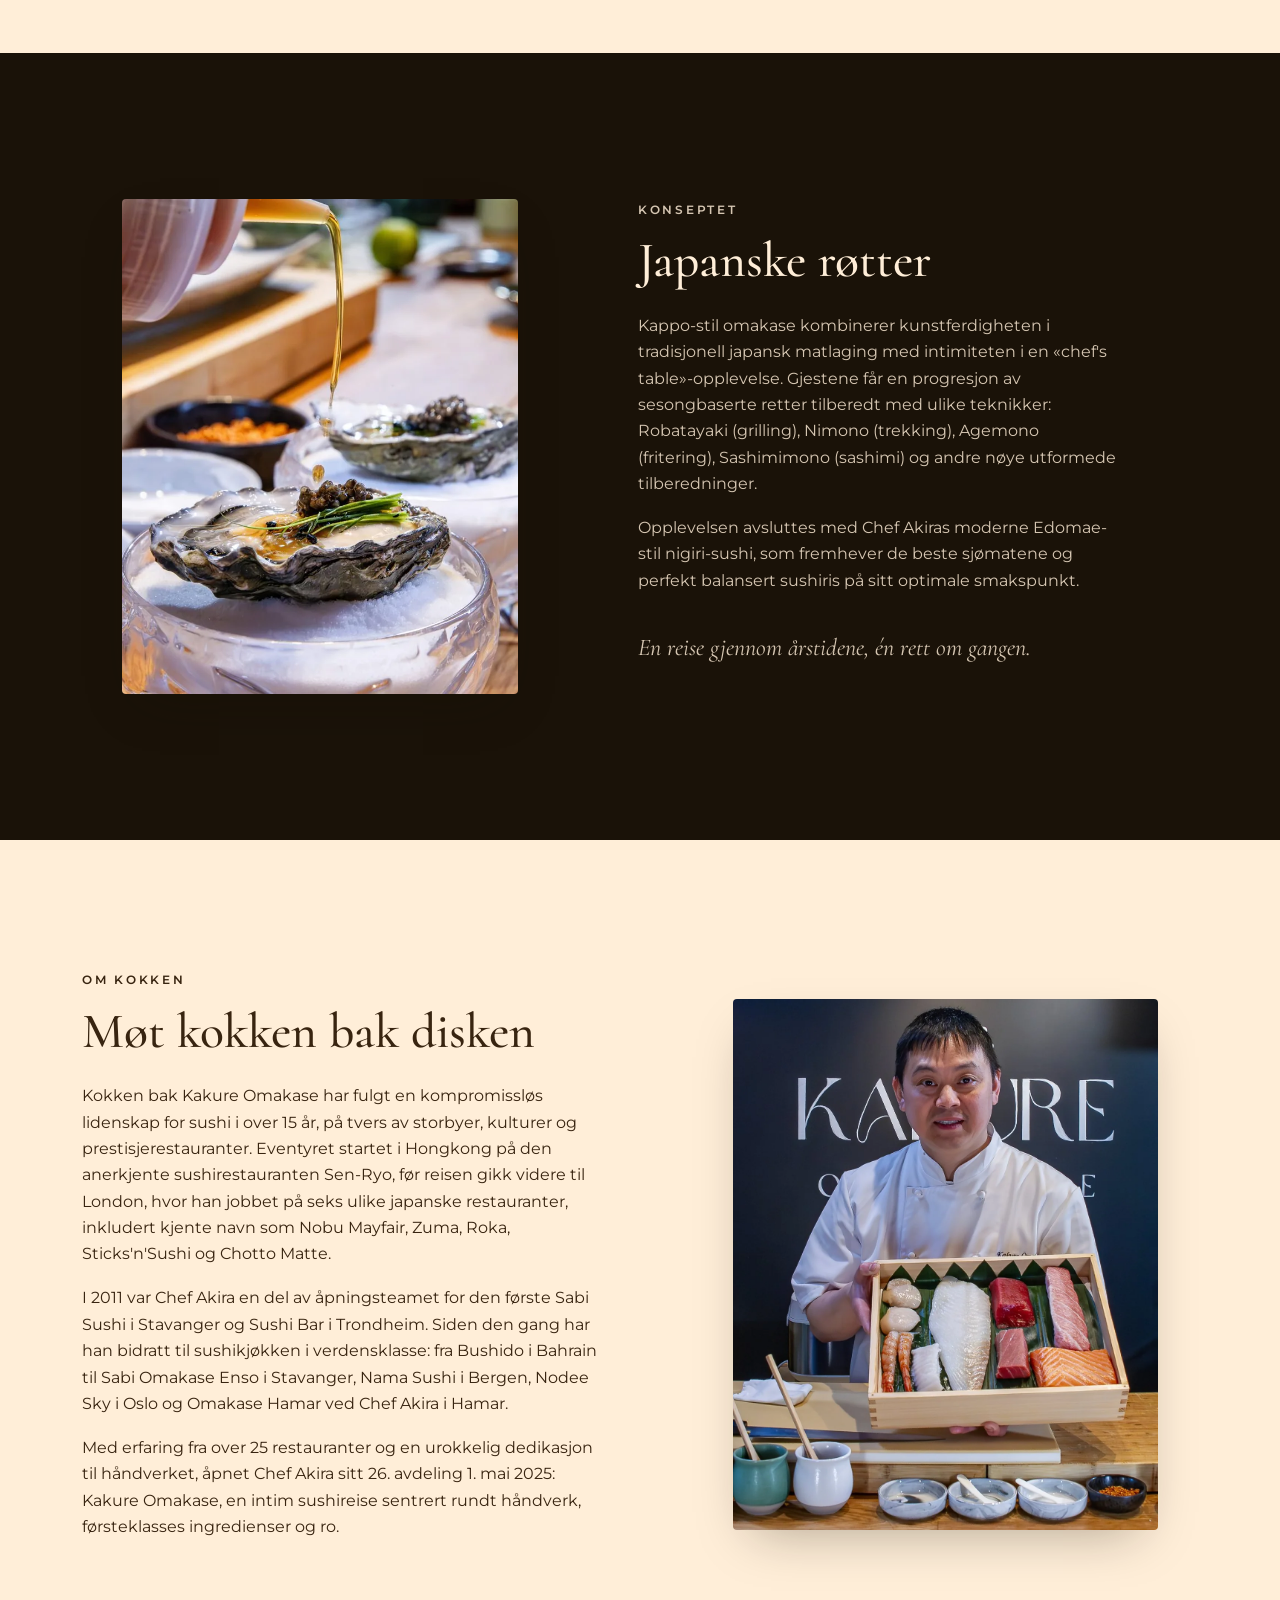
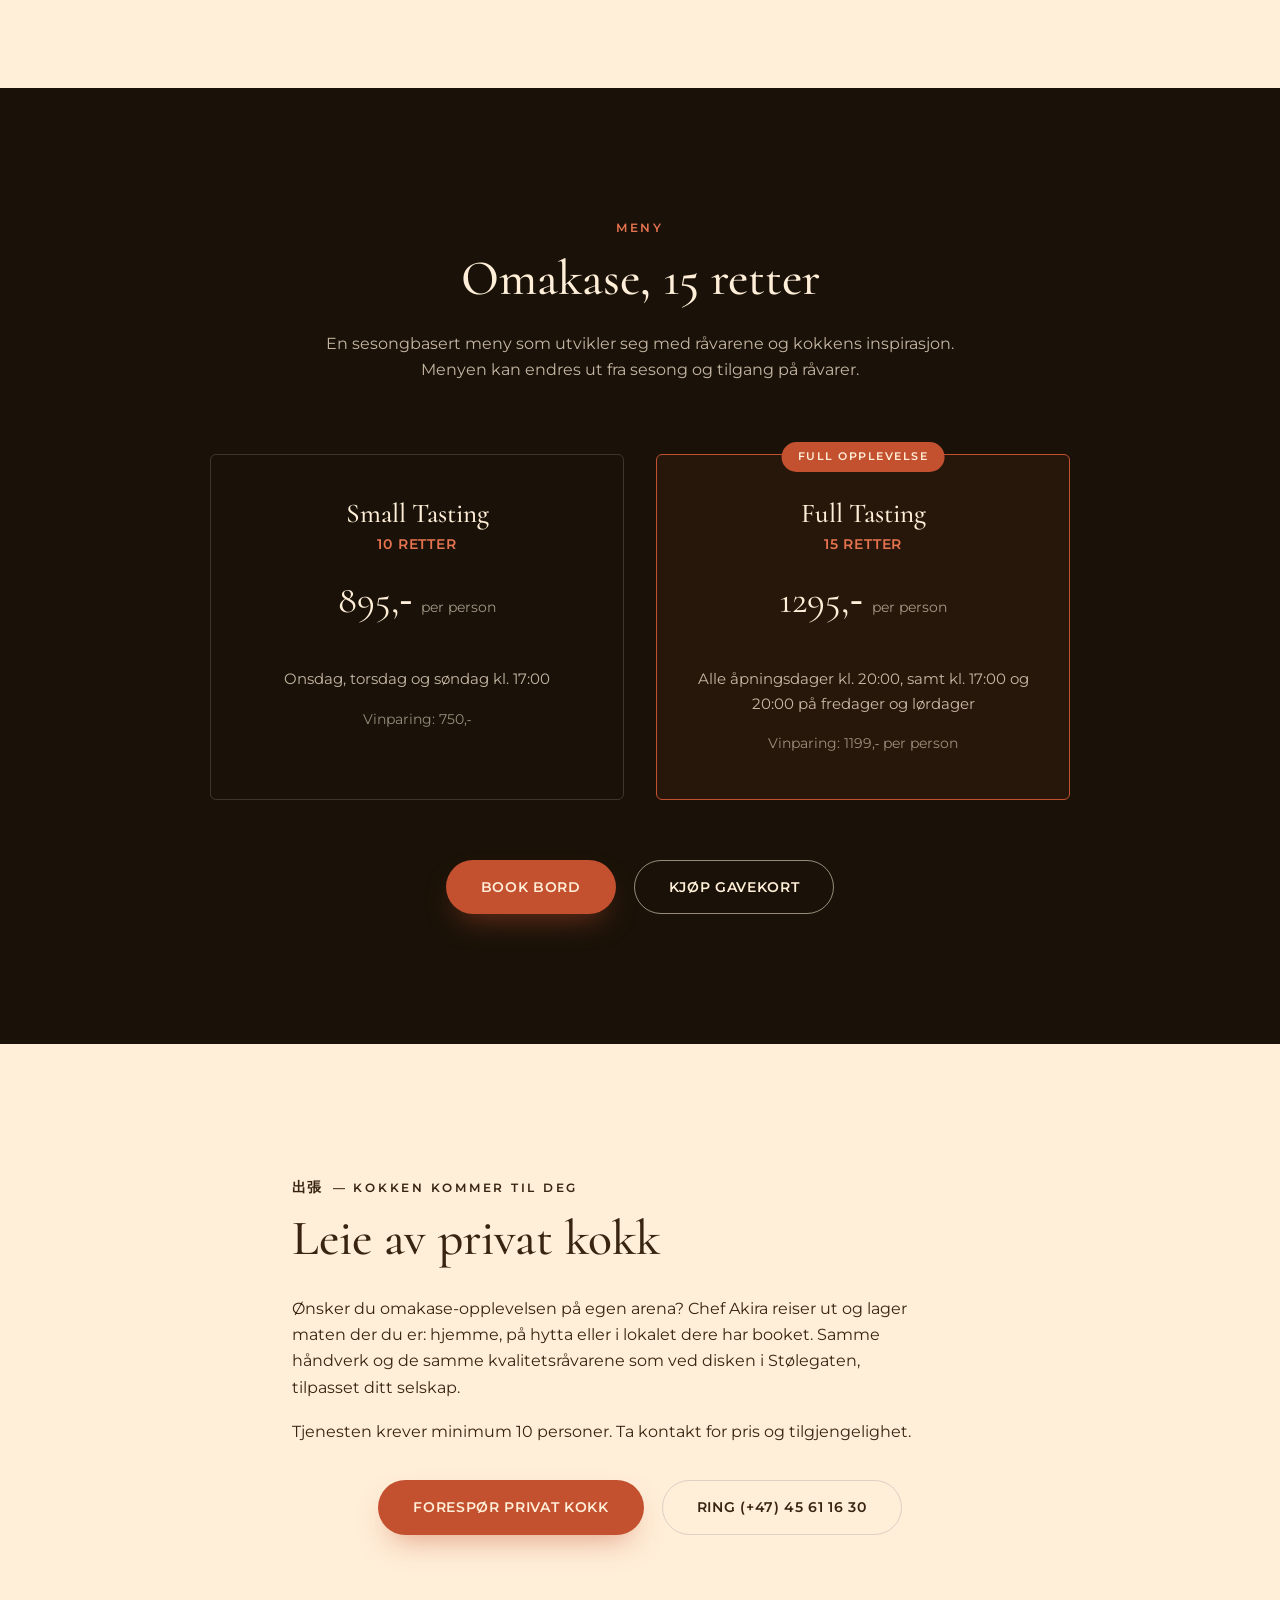
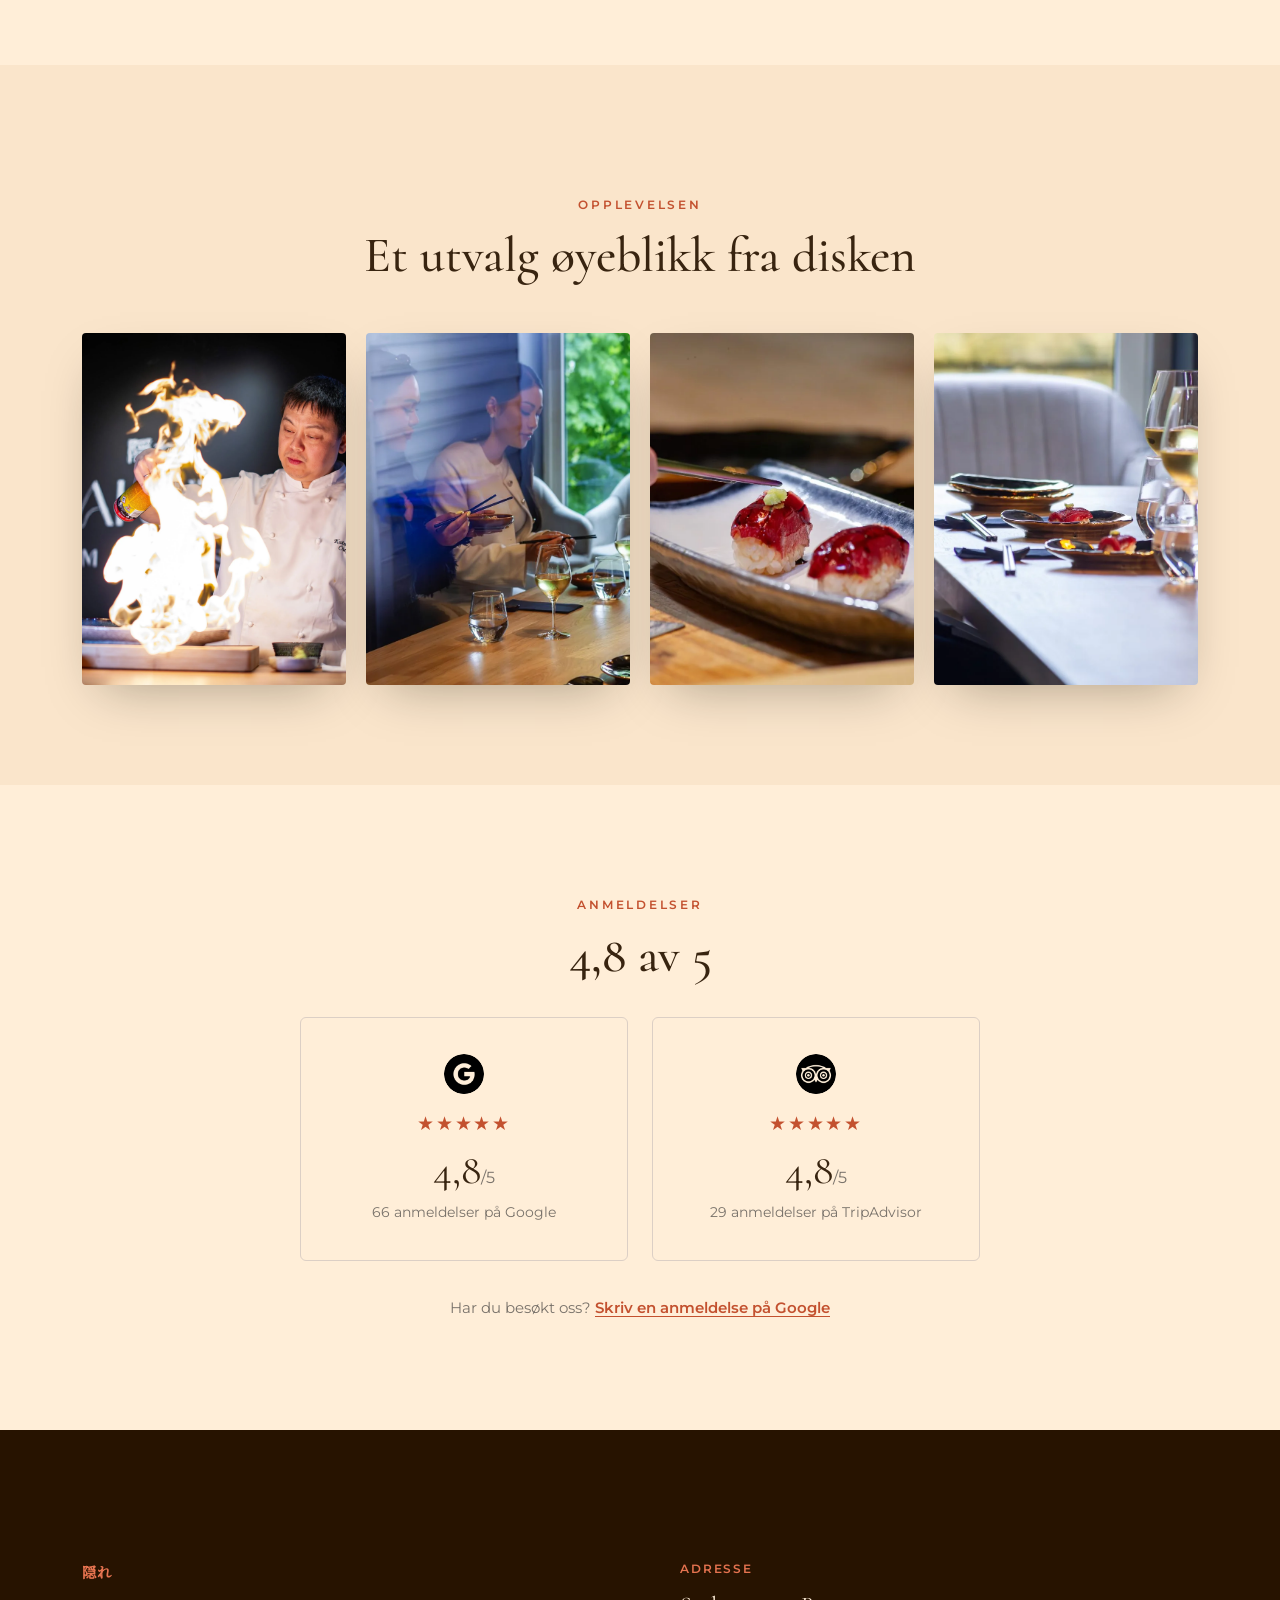
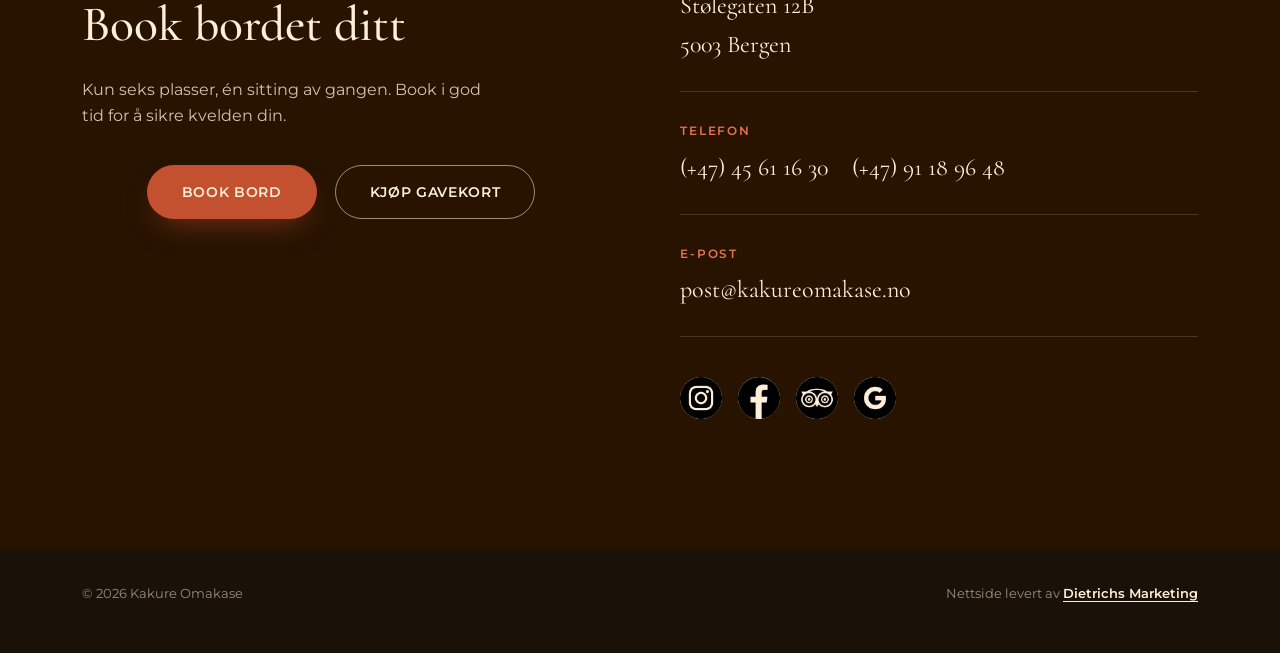
==== commit 8624b01b: "Legg til Google Tag Manager Co-Authored-By: Claude Sonnet 5.5 <noreply@anthropic.com>" ====
--- a/index.html
+++ b/index.html
@@ -1,6 +1,13 @@
 <!DOCTYPE html>
 <html lang="nb">
 <head>
+<!-- Google Tag Manager -->
+<script>(function(w,d,s,l,i){w[l]=w[l]||[];w[l].push({'gtm.start':
+new Date().getTime(),event:'gtm.js'});var f=d.getElementsByTagName(s)[0],
+j=d.createElement(s),dl=l!='dataLayer'?'&l='+l:'';j.async=true;j.src=
+'https://www.googletagmanager.com/gtm.js?id='+i+dl;f.parentNode.insertBefore(j,f);
+})(window,document,'script','dataLayer','GTM-KX4V5JK5');</script>
+<!-- End Google Tag Manager -->
 <meta charset="UTF-8">
 <meta name="viewport" content="width=device-width, initial-scale=1.0">
 <title>Kakure Omakase – Skjult omakaseopplevelse i Bergen</title>
@@ -74,6 +81,10 @@
 </script>
 </head>
 <body>
+<!-- Google Tag Manager (noscript) -->
+<noscript><iframe src="https://www.googletagmanager.com/ns.html?id=GTM-KX4V5JK5"
+height="0" width="0" style="display:none;visibility:hidden"></iframe></noscript>
+<!-- End Google Tag Manager (noscript) -->
 
 <header class="site-header" id="siteHeader">
   <div class="header-inner">
--- a/style.css
+++ b/style.css
@@ -532,6 +532,8 @@
 .footer-inner { display: flex; justify-content: space-between; flex-wrap: wrap; gap: 10px; }
 .footer-inner a { color: rgba(255, 238, 216, 0.75); }
 .footer-inner a:hover { color: var(--cream); }
+.footer-inner a[href*="dmarketing"] { color: var(--cream); font-weight: 600; text-decoration: underline; text-underline-offset: 3px; }
+.footer-inner a[href*="dmarketing"]:hover { color: #fff; }
 
 /* ================= responsive ================= */
 @media (max-width: 1024px) {
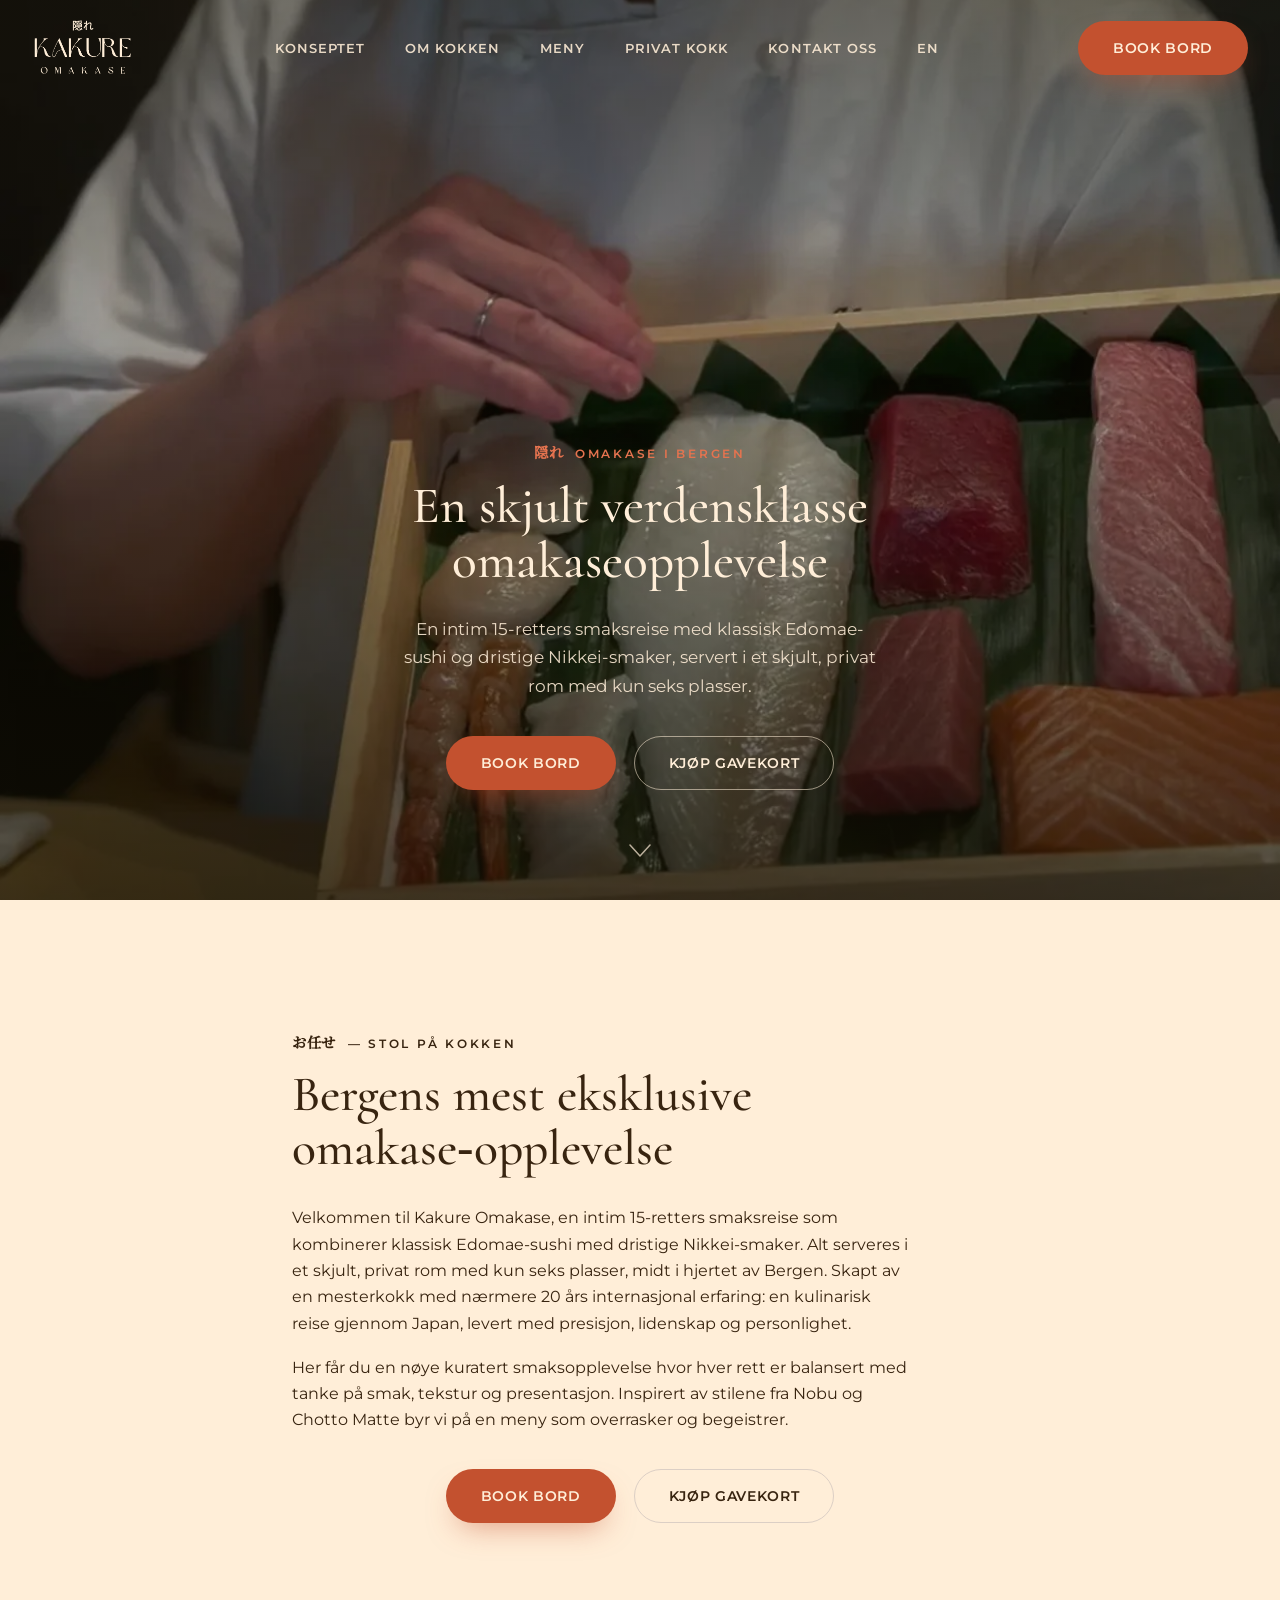
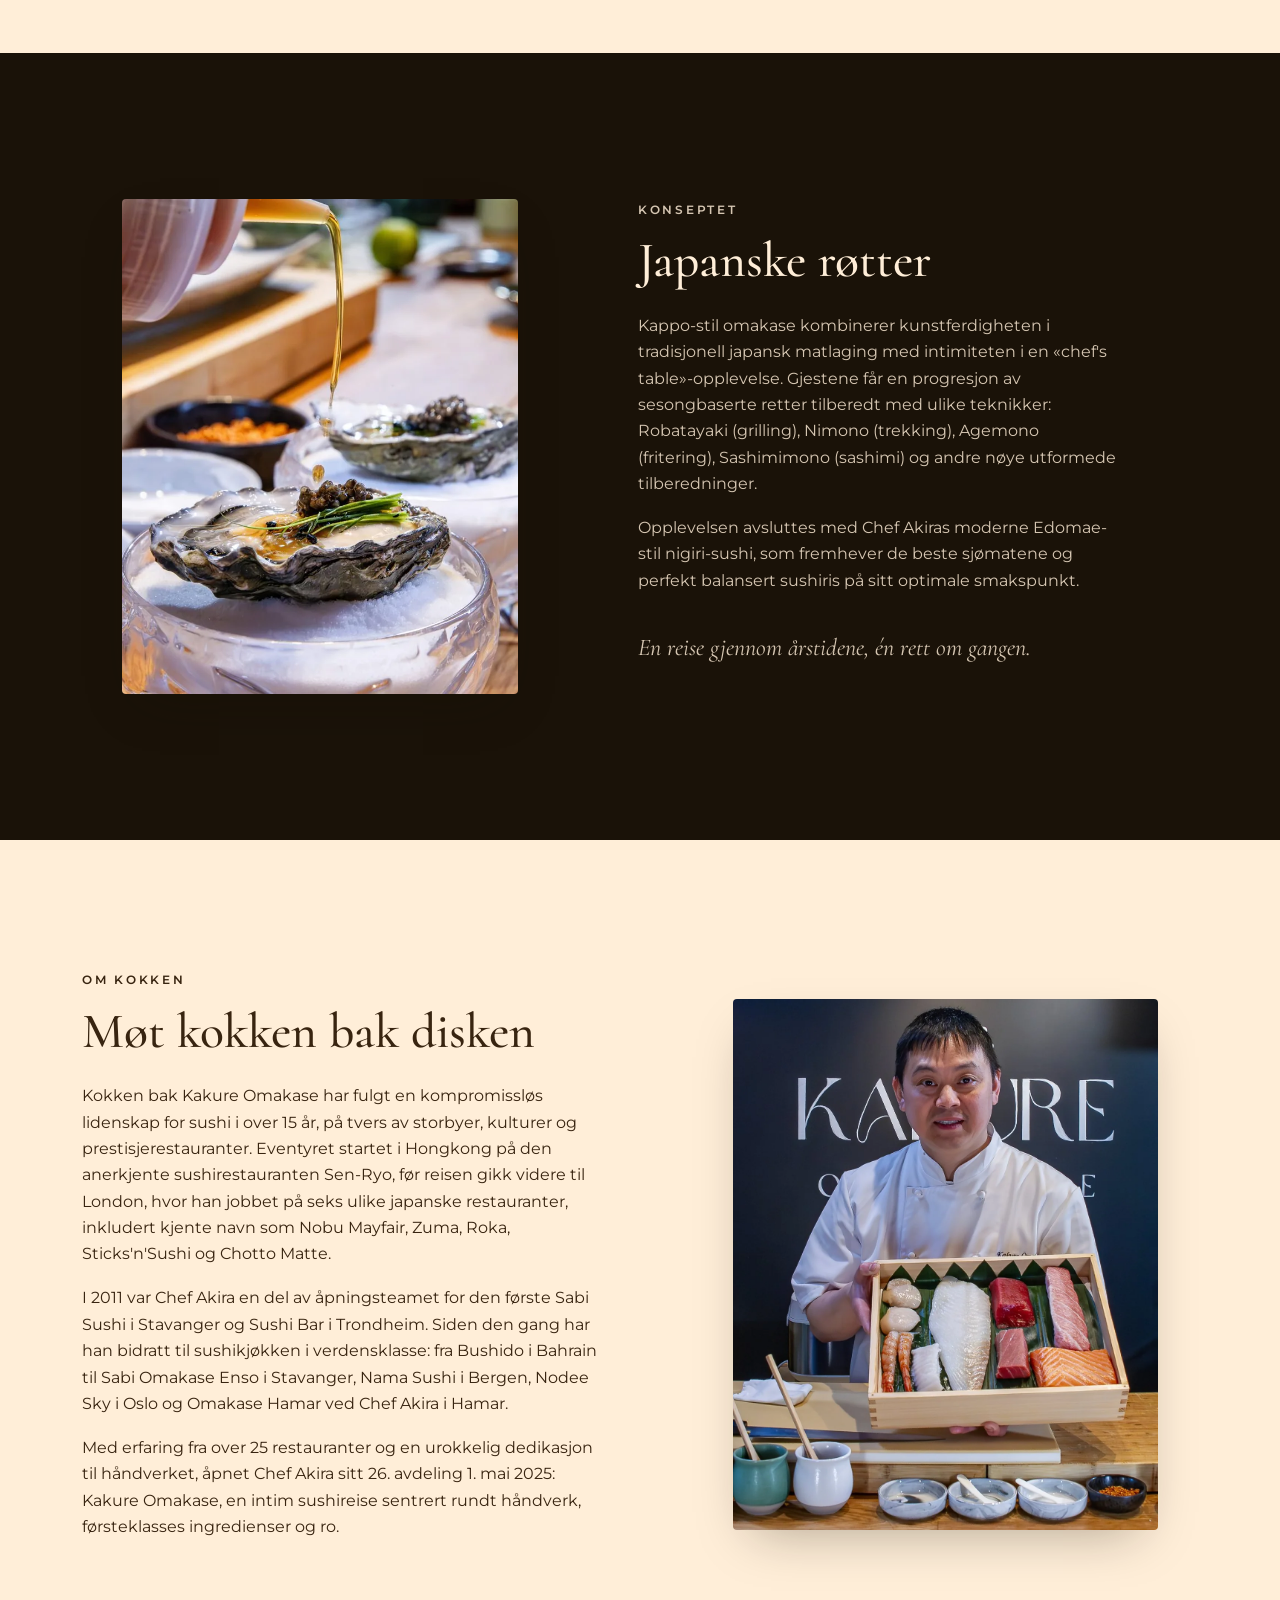
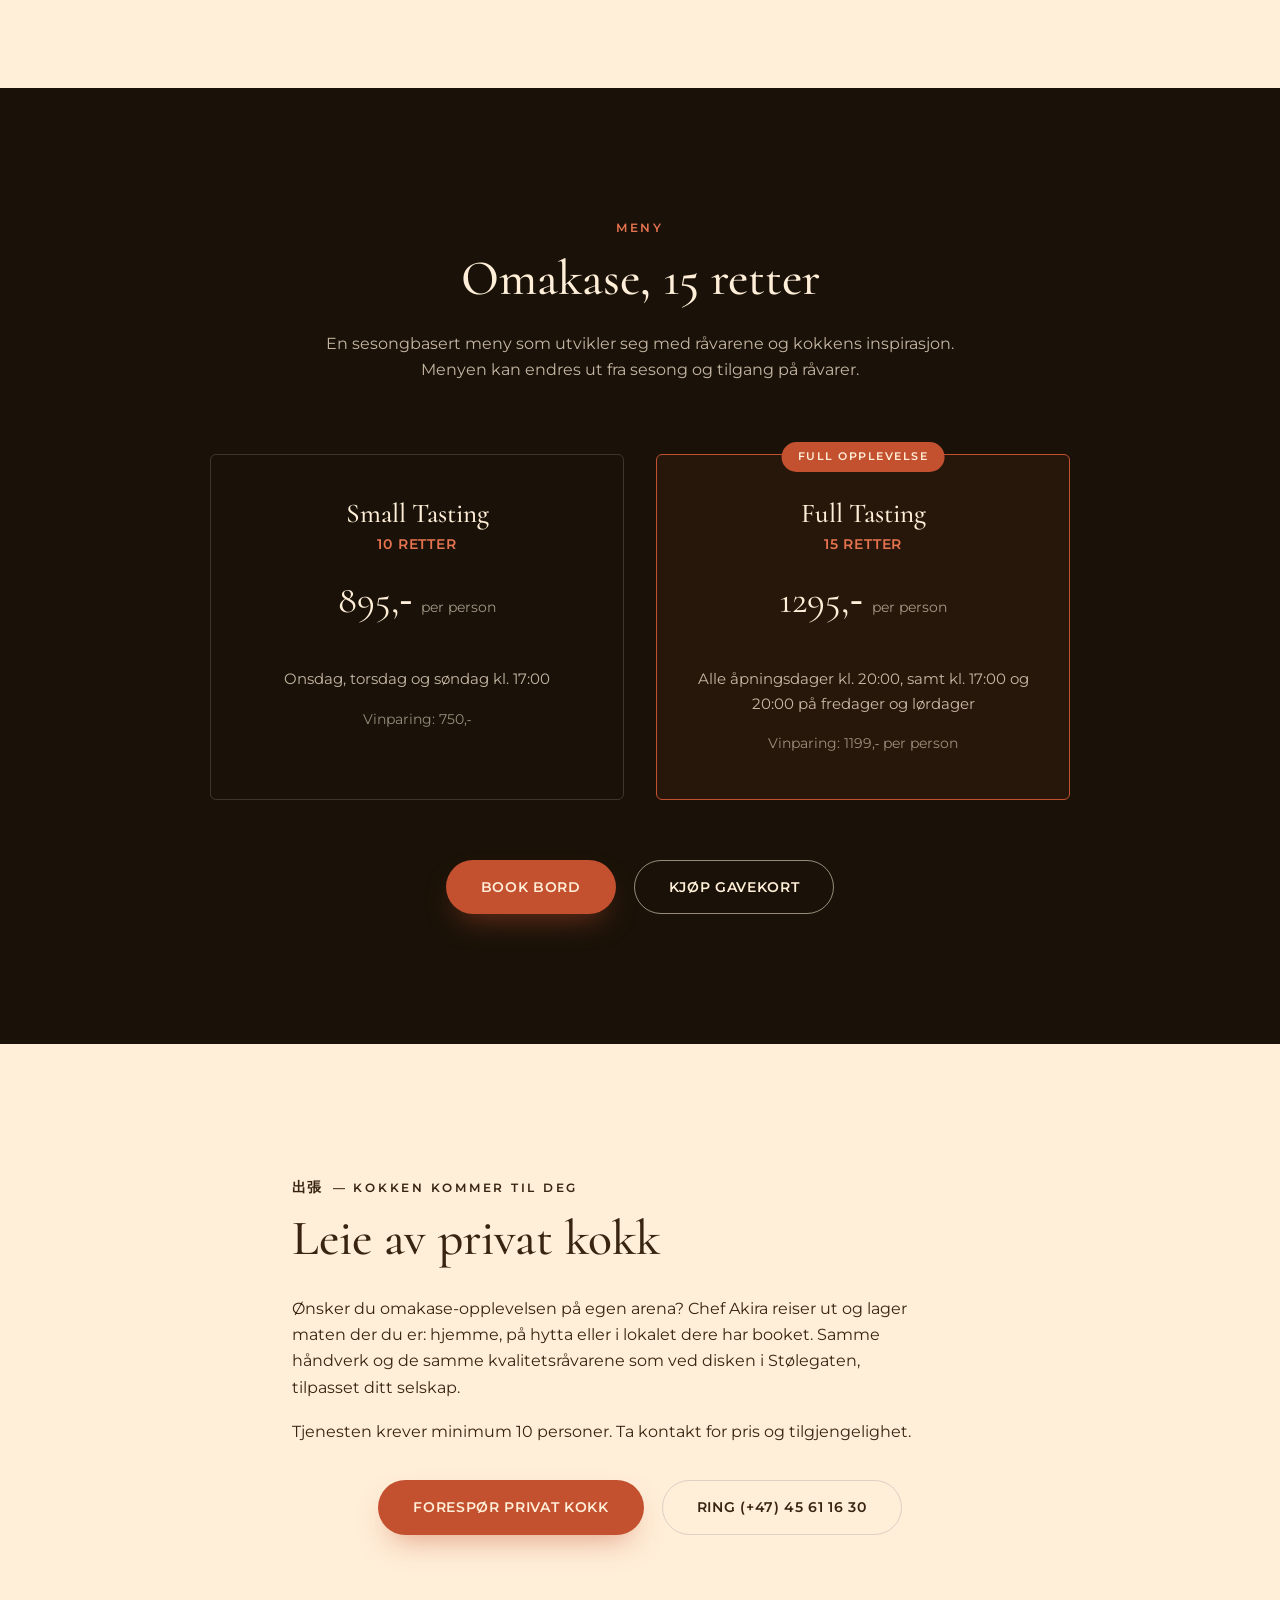
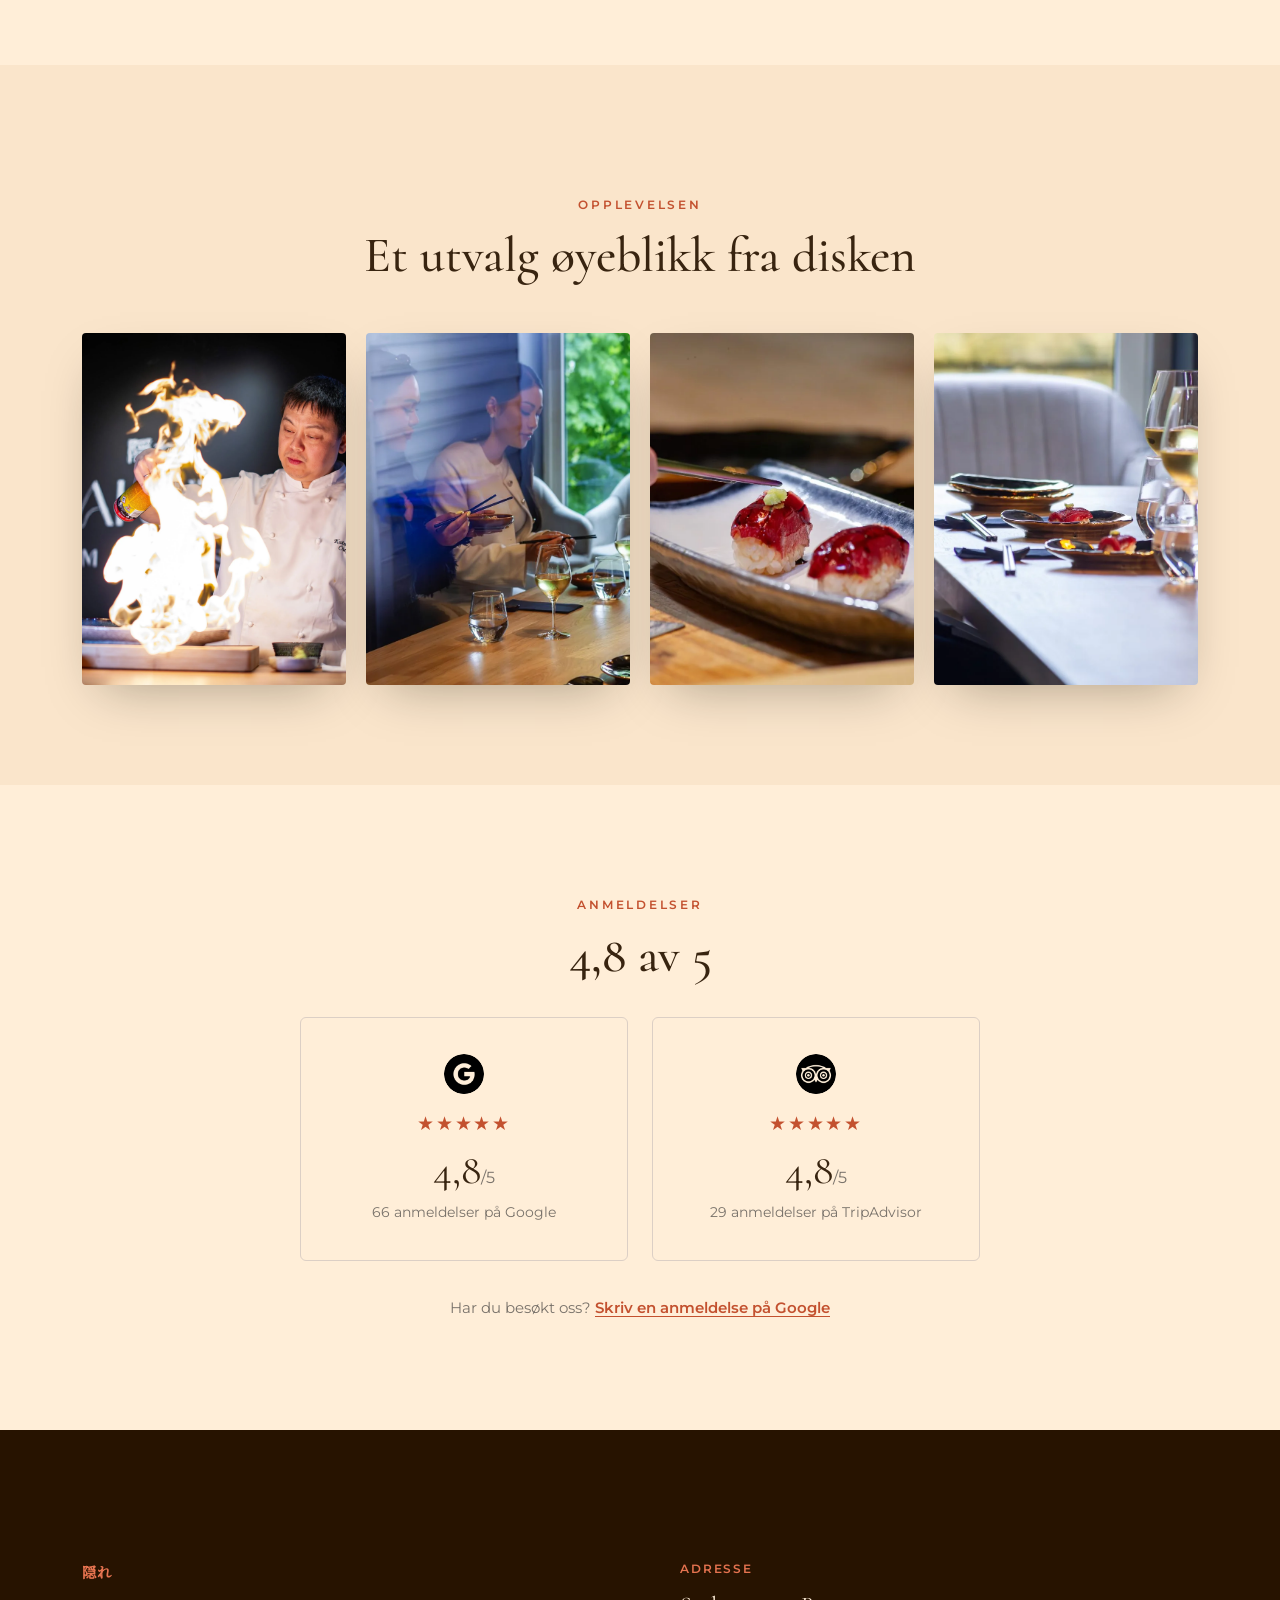
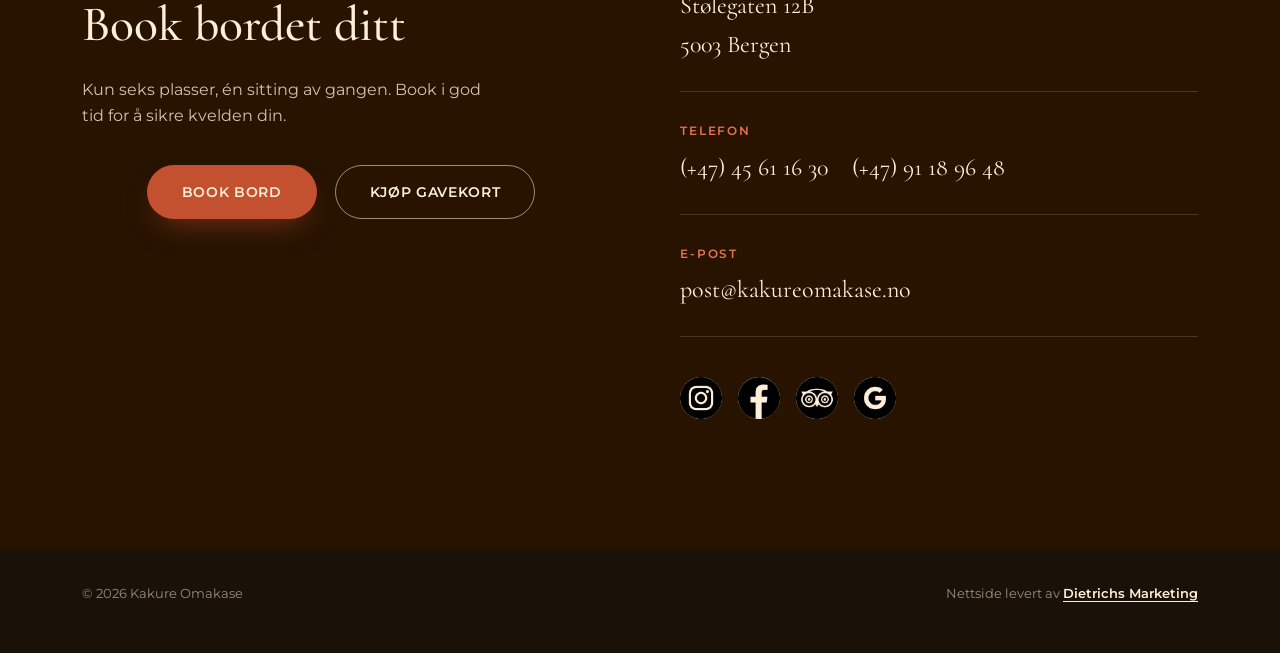
==== commit a6c6e1d9: "Legg til engelsk versjon (/en/) med språkbryter og hreflang Engelsk forside og meny, EN-lenke i navi" ====
--- a/index.html
+++ b/index.html
@@ -13,7 +13,10 @@
 <title>Kakure Omakase – Skjult omakaseopplevelse i Bergen</title>
 <meta name="description" content="Kakure Omakase er en intim 15-retters omakasereise i et skjult, privat rom med kun seks plasser i Bergen. Klassisk Edomae-sushi møter dristige Nikkei-smaker.">
 <meta name="theme-color" content="#1a1208">
-<link rel="canonical" href="https://adriandie.github.io/kakureomakase-redesign/">
+<link rel="canonical" href="https://kakureomakase.no/">
+<link rel="alternate" hreflang="nb" href="https://kakureomakase.no/">
+<link rel="alternate" hreflang="en" href="https://kakureomakase.no/en/">
+<link rel="alternate" hreflang="x-default" href="https://kakureomakase.no/">
 <link rel="icon" type="image/png" href="assets/favicon.png">
 <link rel="preload" as="font" type="font/woff2" href="assets/fonts/Cormorant-500-latin.woff2" crossorigin>
 <link rel="preload" as="font" type="font/woff2" href="assets/fonts/Montserrat-400-latin.woff2" crossorigin>
@@ -22,8 +25,8 @@
 <meta property="og:type" content="website">
 <meta property="og:title" content="Kakure Omakase – Skjult omakaseopplevelse i Bergen">
 <meta property="og:description" content="Kakure Omakase er en intim 15-retters omakasereise i et skjult, privat rom med kun seks plasser i Bergen. Klassisk Edomae-sushi møter dristige Nikkei-smaker.">
-<meta property="og:image" content="https://adriandie.github.io/kakureomakase-redesign/assets/hero-video-poster.webp">
-<meta property="og:url" content="https://adriandie.github.io/kakureomakase-redesign/">
+<meta property="og:image" content="https://kakureomakase.no/assets/hero-video-poster.webp">
+<meta property="og:url" content="https://kakureomakase.no/">
 <meta property="og:locale" content="nb_NO">
 <meta name="twitter:card" content="summary_large_image">
 
@@ -32,8 +35,8 @@
   "@context": "https://schema.org",
   "@type": "Restaurant",
   "name": "Kakure Omakase",
-  "image": "https://adriandie.github.io/kakureomakase-redesign/assets/hero-video-poster.webp",
-  "url": "https://adriandie.github.io/kakureomakase-redesign/",
+  "image": "https://kakureomakase.no/assets/hero-video-poster.webp",
+  "url": "https://kakureomakase.no/",
   "telephone": "+4745611630",
   "email": "post@kakureomakase.no",
   "priceRange": "895-1295 NOK",
@@ -50,7 +53,7 @@
     "latitude": 60.3998824,
     "longitude": 5.3251913
   },
-  "hasMenu": "https://adriandie.github.io/kakureomakase-redesign/#meny",
+  "hasMenu": "https://kakureomakase.no/#meny",
   "acceptsReservations": "True",
   "openingHoursSpecification": [
     {
@@ -99,6 +102,7 @@
         <li><a href="#meny">Meny</a></li>
         <li><a href="#privatkokk">Privat kokk</a></li>
         <li><a href="#kontakt">Kontakt oss</a></li>
+        <li><a href="en/" lang="en" hreflang="en">EN</a></li>
       </ul>
     </nav>
     <a href="https://booking.gastroplanner.no/kakure_omakse/t" target="_blank" rel="noopener" class="btn btn-accent nav-cta">Book bord</a>
@@ -117,6 +121,7 @@
       <li><a href="#meny">Meny</a></li>
       <li><a href="#privatkokk">Privat kokk</a></li>
       <li><a href="#kontakt">Kontakt oss</a></li>
+      <li><a href="en/" lang="en" hreflang="en">English</a></li>
     </ul>
   </nav>
   <div class="mobile-menu-actions">
